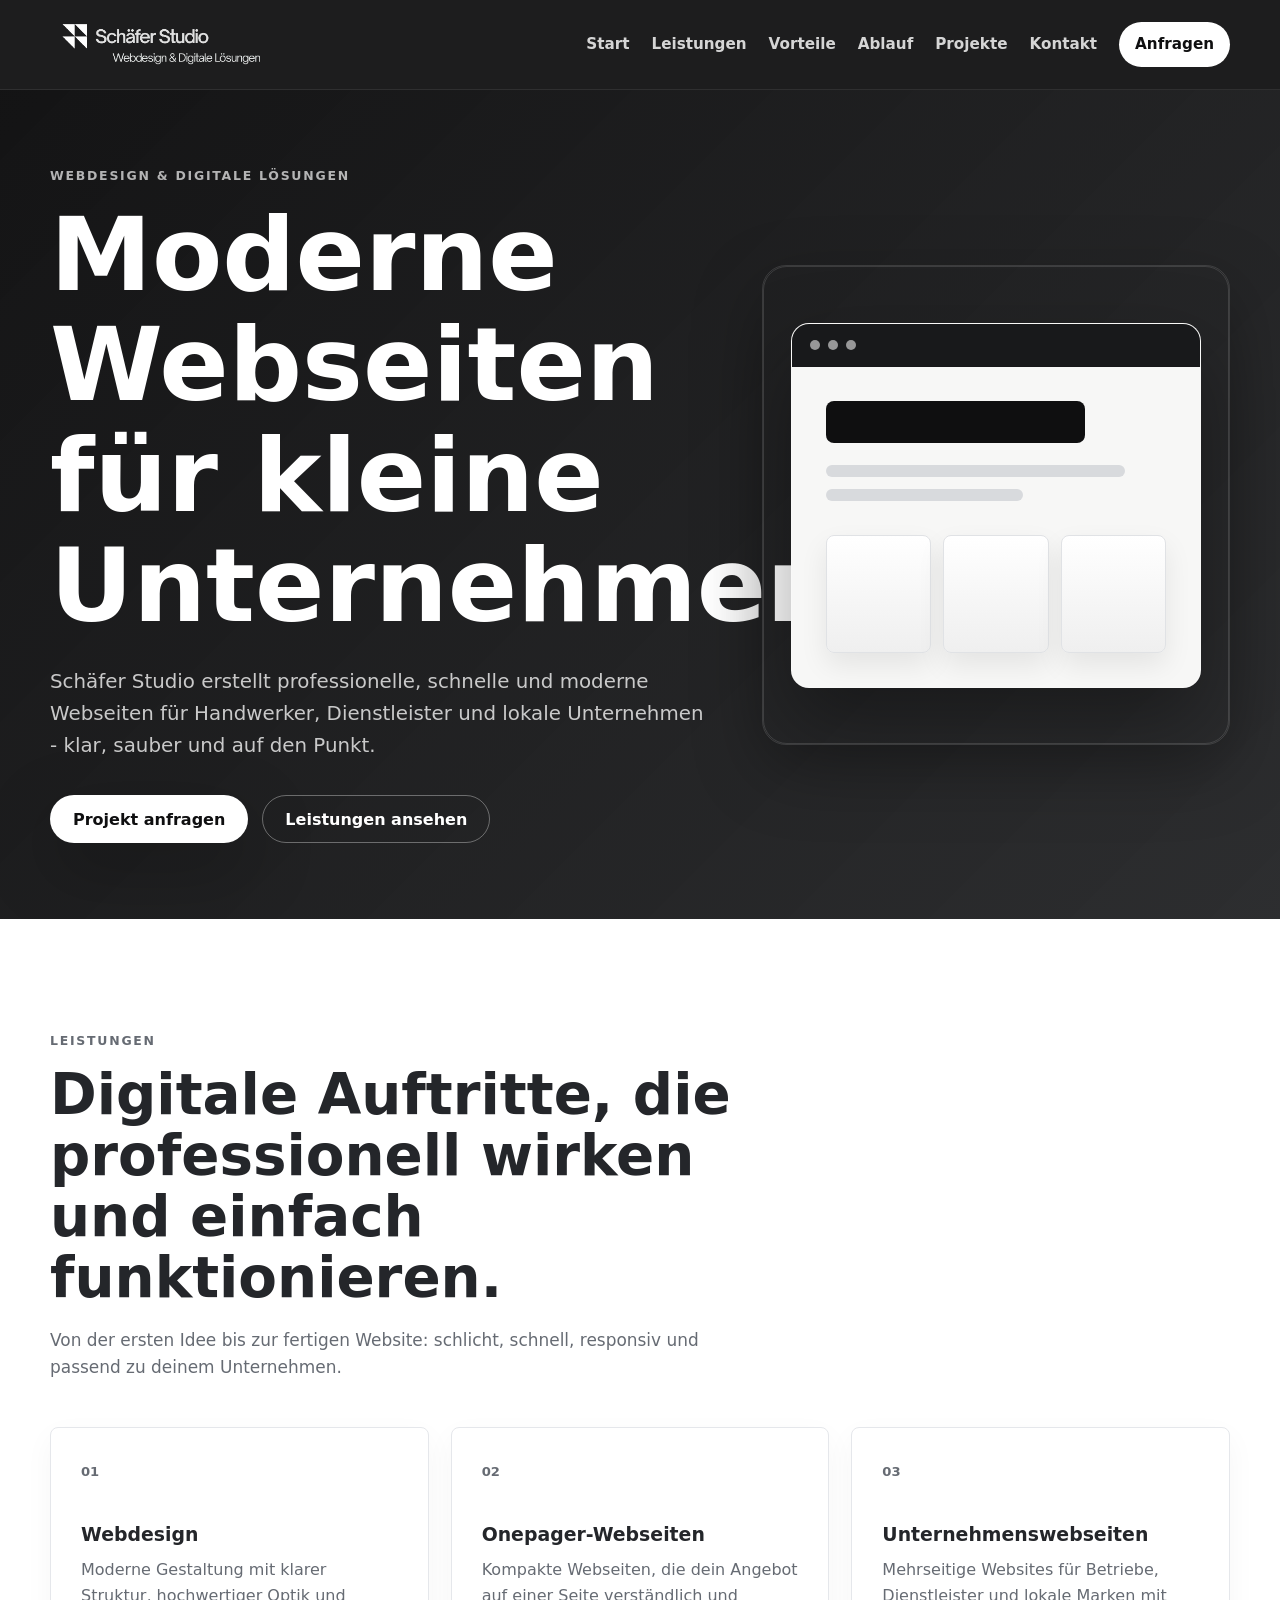
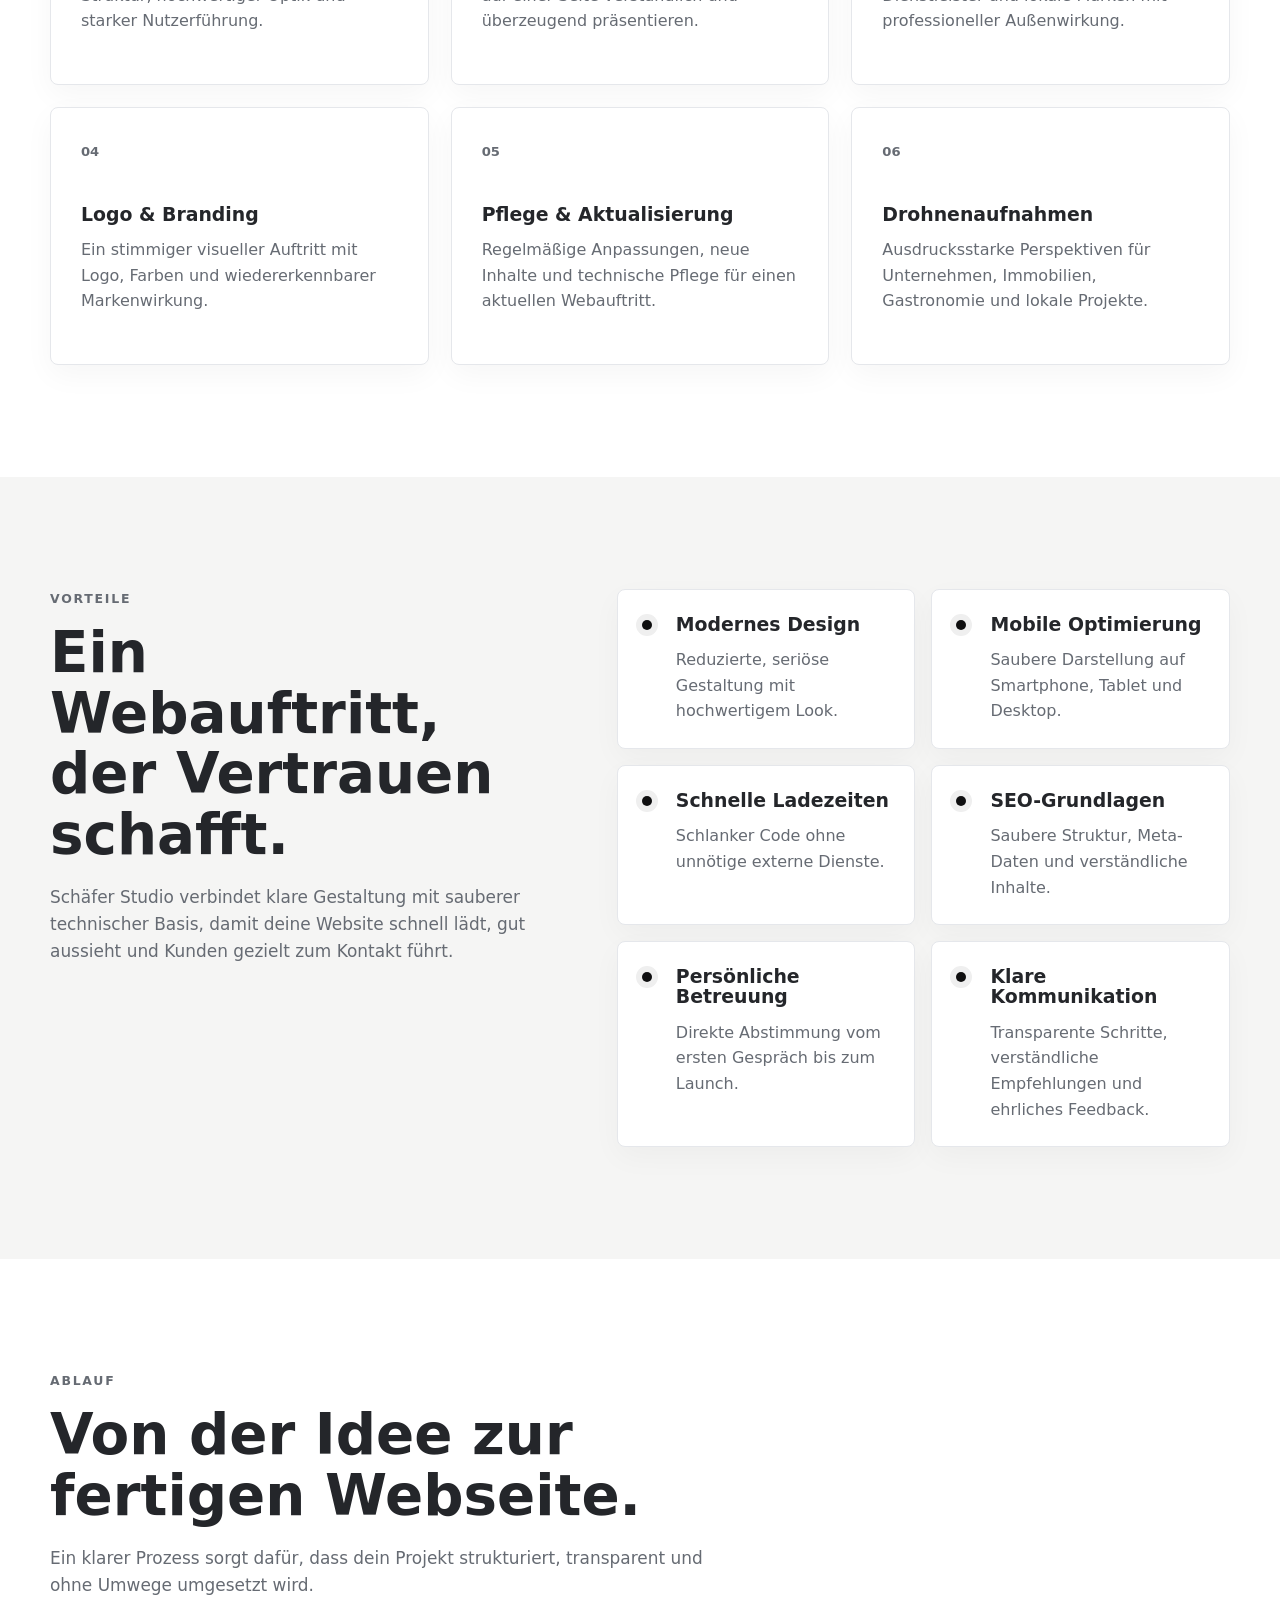
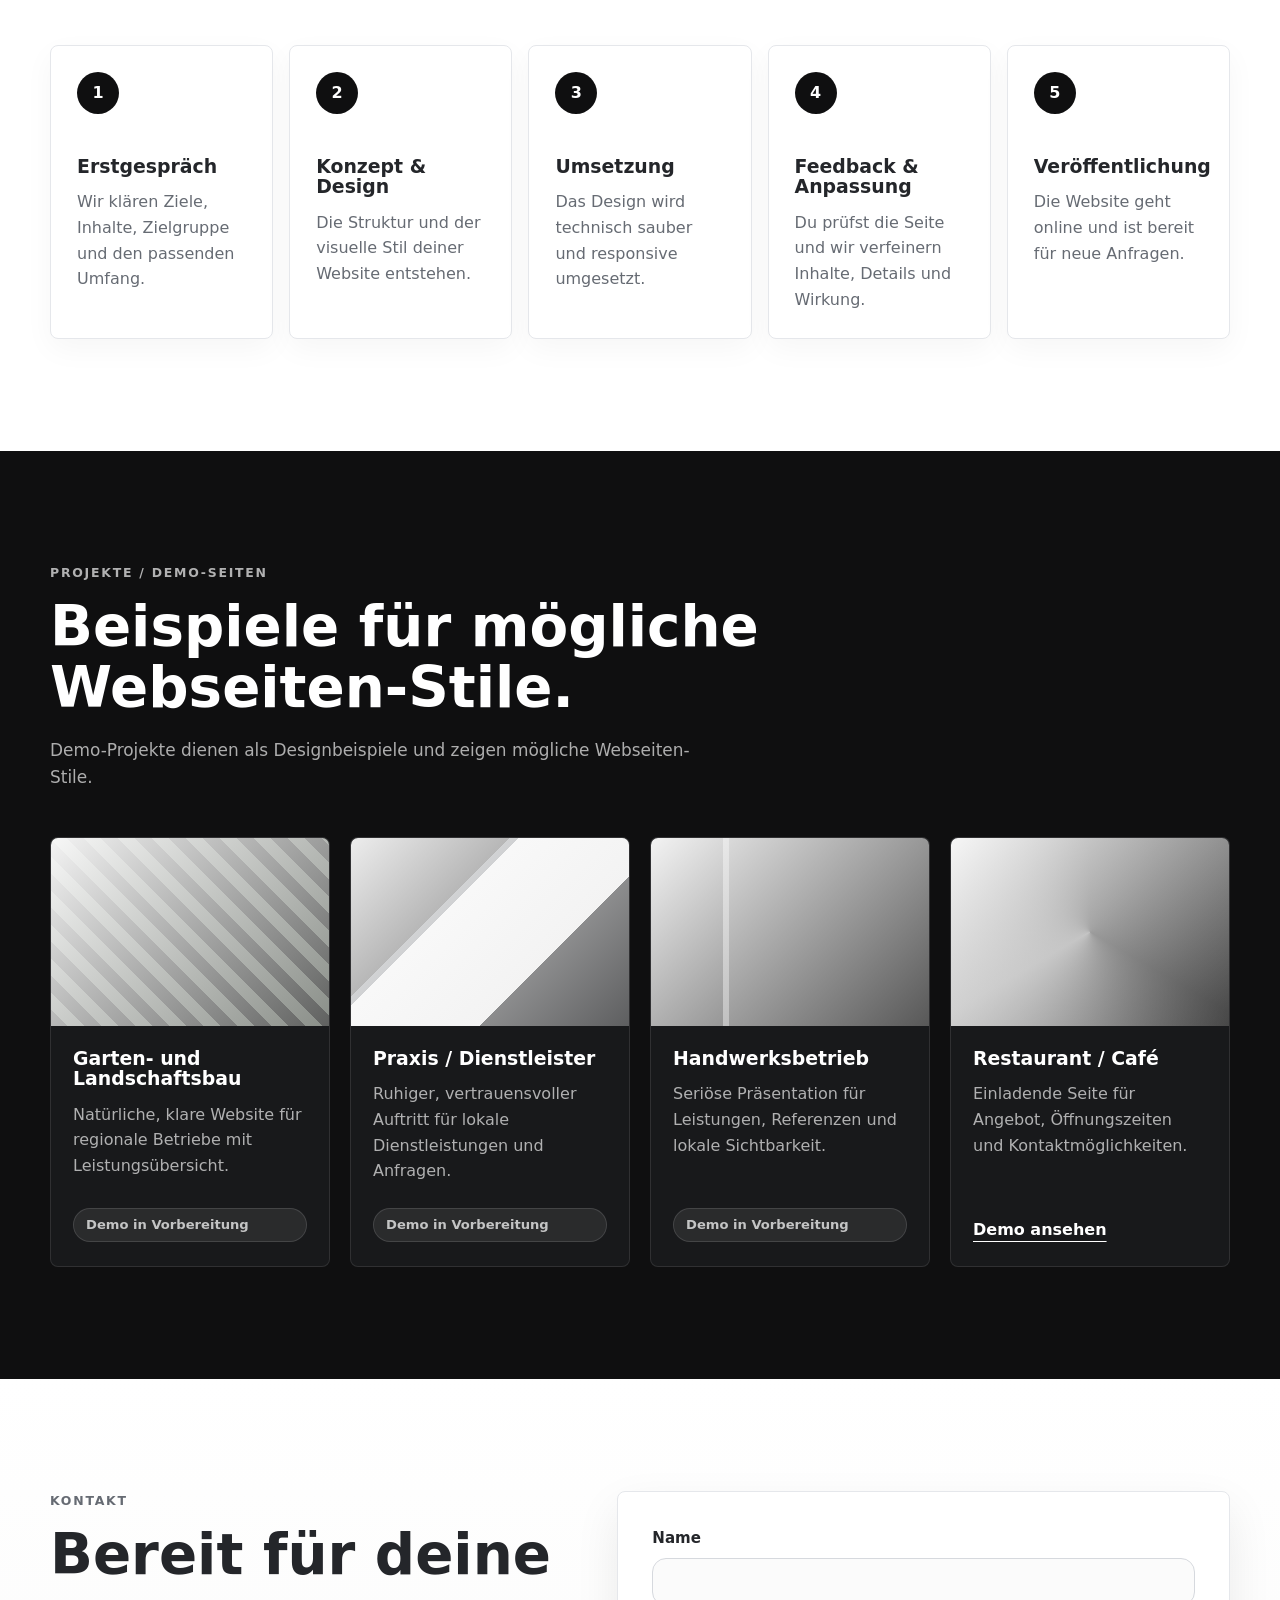
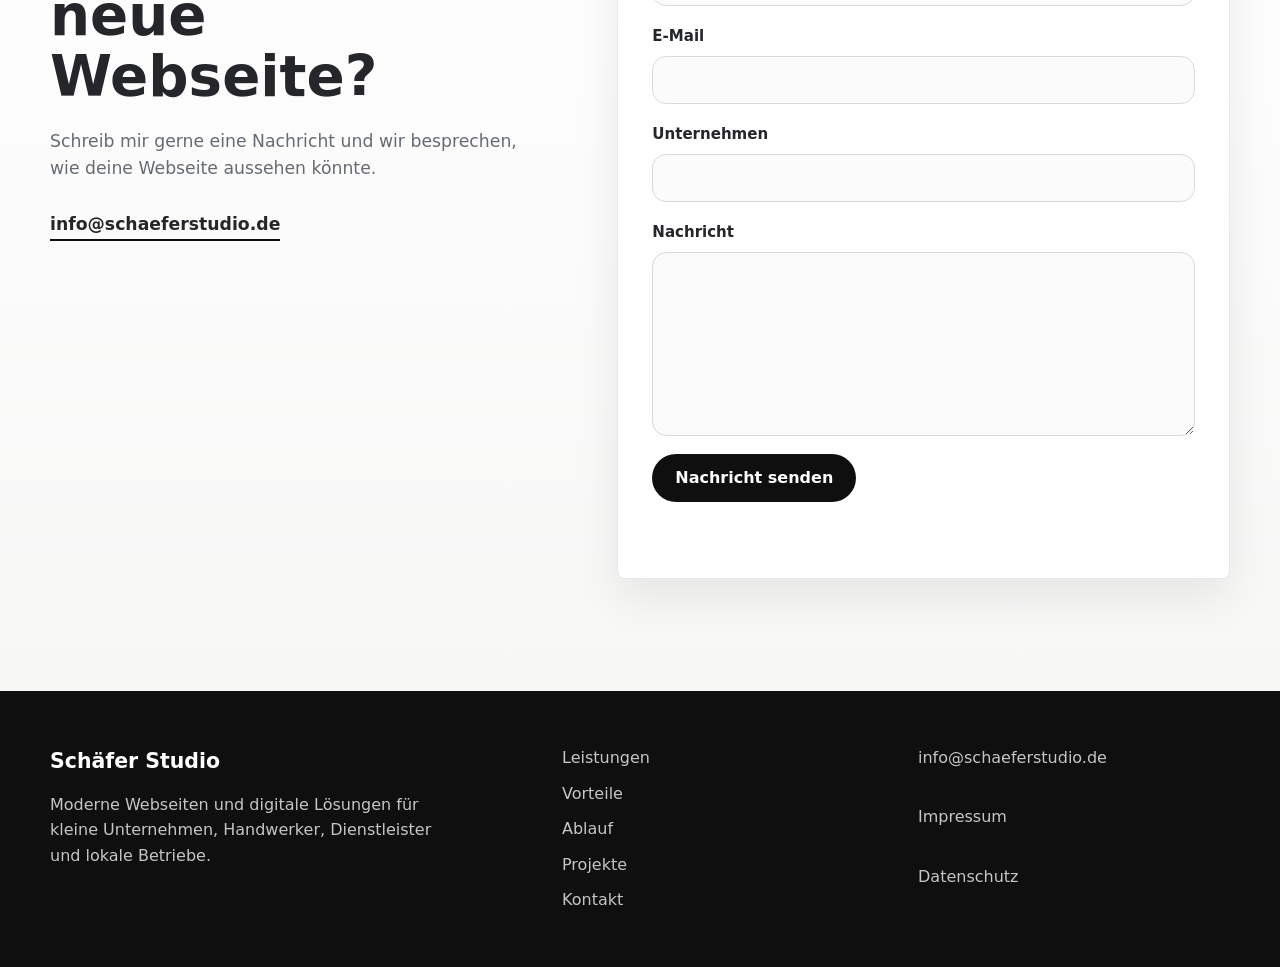
==== index.html @ aeecb24b "Geändert" ====
<!DOCTYPE html>
<html lang="de">
  <head>
  <meta charset="UTF-8">
  <meta name="viewport" content="width=device-width, initial-scale=1.0">
  <meta name="description" content="Schäfer Studio erstellt moderne, schnelle und professionelle Webseiten für kleine Unternehmen, Handwerker, Dienstleister, Restaurants und lokale Betriebe.">
  <meta name="robots" content="index, follow">
  <meta name="author" content="Schäfer Studio">
  <meta property="og:title" content="Schäfer Studio | Moderne Webseiten für kleine Unternehmen">
  <meta property="og:description" content="Professionelle, schnelle und moderne Webseiten für Handwerker, Dienstleister und lokale Unternehmen.">
  <title>Schäfer Studio | Moderne Webseiten für kleine Unternehmen</title>
  <link rel="icon" href="assets/favicon-32.png" type="image/png" sizes="32x32">
  <link rel="stylesheet" href="style.css">
</head>
<body>
  <a class="skip-link" href="#main">Zum Inhalt springen</a>

  <!-- Sticky Header mit mobiler Navigation -->
  <header class="site-header" data-header>
    <div class="container header-inner">
      <a class="brand" href="#start" aria-label="Schäfer Studio Startseite">
        <img src="assets/logo-schaefer-studio-transparent.png" alt="Schäfer Studio Logo" width="857" height="291">
      </a>

      <button class="nav-toggle" type="button" aria-label="Menü öffnen" aria-expanded="false" aria-controls="primary-navigation" data-nav-toggle>
        <span></span>
        <span></span>
        <span></span>
      </button>

      <nav class="main-nav" id="primary-navigation" aria-label="Hauptnavigation" data-nav>
        <a href="#start">Start</a>
        <a href="#leistungen">Leistungen</a>
        <a href="#vorteile">Vorteile</a>
        <a href="#ablauf">Ablauf</a>
        <a href="#projekte">Projekte</a>
        <a href="#kontakt">Kontakt</a>
        <a class="nav-button" href="#kontakt">Anfragen</a>
      </nav>
    </div>
  </header>

  <main id="main">
    <!-- Hero mit primärer Positionierung und klarer CTA-Führung -->
    <section class="hero" id="start" aria-labelledby="hero-title">
      <div class="container hero-grid">
        <div class="hero-content">
          <p class="eyebrow">Webdesign &amp; digitale Lösungen</p>
          <h1 id="hero-title">Moderne Webseiten für kleine Unternehmen</h1>
          <p class="hero-text">Schäfer Studio erstellt professionelle, schnelle und moderne Webseiten für Handwerker, Dienstleister und lokale Unternehmen - klar, sauber und auf den Punkt.</p>
          <div class="button-group" aria-label="Hero Aktionen">
            <a class="button button-light" href="#kontakt">Projekt anfragen</a>
            <a class="button button-outline-light" href="#leistungen">Leistungen ansehen</a>
          </div>
        </div>

        <div class="hero-visual" aria-hidden="true">
          <div class="mockup-window">
            <div class="mockup-topbar">
              <span></span>
              <span></span>
              <span></span>
            </div>
            <div class="mockup-content">
              <div class="mockup-title"></div>
              <div class="mockup-line"></div>
              <div class="mockup-line short"></div>
              <div class="mockup-cards">
                <span></span>
                <span></span>
                <span></span>
              </div>
            </div>
          </div>
        </div>
      </div>
    </section>

    <!-- Leistungsübersicht für die wichtigsten Angebote -->
    <section class="section" id="leistungen" aria-labelledby="leistungen-title">
      <div class="container">
        <div class="section-heading reveal">
          <p class="eyebrow dark">Leistungen</p>
          <h2 id="leistungen-title">Digitale Auftritte, die professionell wirken und einfach funktionieren.</h2>
          <p>Von der ersten Idee bis zur fertigen Website: schlicht, schnell, responsiv und passend zu deinem Unternehmen.</p>
        </div>

        <div class="card-grid services-grid">
          <article class="card reveal">
            <span class="card-number">01</span>
            <h3>Webdesign</h3>
            <p>Moderne Gestaltung mit klarer Struktur, hochwertiger Optik und starker Nutzerführung.</p>
          </article>
          <article class="card reveal">
            <span class="card-number">02</span>
            <h3>Onepager-Webseiten</h3>
            <p>Kompakte Webseiten, die dein Angebot auf einer Seite verständlich und überzeugend präsentieren.</p>
          </article>
          <article class="card reveal">
            <span class="card-number">03</span>
            <h3>Unternehmenswebseiten</h3>
            <p>Mehrseitige Websites für Betriebe, Dienstleister und lokale Marken mit professioneller Außenwirkung.</p>
          </article>
          <article class="card reveal">
            <span class="card-number">04</span>
            <h3>Logo &amp; Branding</h3>
            <p>Ein stimmiger visueller Auftritt mit Logo, Farben und wiedererkennbarer Markenwirkung.</p>
          </article>
          <article class="card reveal">
            <span class="card-number">05</span>
            <h3>Pflege &amp; Aktualisierung</h3>
            <p>Regelmäßige Anpassungen, neue Inhalte und technische Pflege für einen aktuellen Webauftritt.</p>
          </article>
          <article class="card reveal">
            <span class="card-number">06</span>
            <h3>Drohnenaufnahmen</h3>
            <p>Ausdrucksstarke Perspektiven für Unternehmen, Immobilien, Gastronomie und lokale Projekte.</p>
          </article>
        </div>
      </div>
    </section>

    <!-- Vertrauensbildende Vorteile -->
    <section class="section section-muted" id="vorteile" aria-labelledby="vorteile-title">
      <div class="container split-layout">
        <div class="section-heading reveal">
          <p class="eyebrow dark">Vorteile</p>
          <h2 id="vorteile-title">Ein Webauftritt, der Vertrauen schafft.</h2>
          <p>Schäfer Studio verbindet klare Gestaltung mit sauberer technischer Basis, damit deine Website schnell lädt, gut aussieht und Kunden gezielt zum Kontakt führt.</p>
        </div>

        <div class="benefit-list">
          <div class="benefit reveal">
            <span></span>
            <div>
              <h3>Modernes Design</h3>
              <p>Reduzierte, seriöse Gestaltung mit hochwertigem Look.</p>
            </div>
          </div>
          <div class="benefit reveal">
            <span></span>
            <div>
              <h3>Mobile Optimierung</h3>
              <p>Saubere Darstellung auf Smartphone, Tablet und Desktop.</p>
            </div>
          </div>
          <div class="benefit reveal">
            <span></span>
            <div>
              <h3>Schnelle Ladezeiten</h3>
              <p>Schlanker Code ohne unnötige externe Dienste.</p>
            </div>
          </div>
          <div class="benefit reveal">
            <span></span>
            <div>
              <h3>SEO-Grundlagen</h3>
              <p>Saubere Struktur, Meta-Daten und verständliche Inhalte.</p>
            </div>
          </div>
          <div class="benefit reveal">
            <span></span>
            <div>
              <h3>Persönliche Betreuung</h3>
              <p>Direkte Abstimmung vom ersten Gespräch bis zum Launch.</p>
            </div>
          </div>
          <div class="benefit reveal">
            <span></span>
            <div>
              <h3>Klare Kommunikation</h3>
              <p>Transparente Schritte, verständliche Empfehlungen und ehrliches Feedback.</p>
            </div>
          </div>
        </div>
      </div>
    </section>

    <!-- Projektablauf als einfache Schrittfolge -->
    <section class="section" id="ablauf" aria-labelledby="ablauf-title">
      <div class="container">
        <div class="section-heading reveal">
          <p class="eyebrow dark">Ablauf</p>
          <h2 id="ablauf-title">Von der Idee zur fertigen Webseite.</h2>
          <p>Ein klarer Prozess sorgt dafür, dass dein Projekt strukturiert, transparent und ohne Umwege umgesetzt wird.</p>
        </div>

        <ol class="process-list">
          <li class="process-item reveal">
            <span>1</span>
            <h3>Erstgespräch</h3>
            <p>Wir klären Ziele, Inhalte, Zielgruppe und den passenden Umfang.</p>
          </li>
          <li class="process-item reveal">
            <span>2</span>
            <h3>Konzept &amp; Design</h3>
            <p>Die Struktur und der visuelle Stil deiner Website entstehen.</p>
          </li>
          <li class="process-item reveal">
            <span>3</span>
            <h3>Umsetzung</h3>
            <p>Das Design wird technisch sauber und responsive umgesetzt.</p>
          </li>
          <li class="process-item reveal">
            <span>4</span>
            <h3>Feedback &amp; Anpassung</h3>
            <p>Du prüfst die Seite und wir verfeinern Inhalte, Details und Wirkung.</p>
          </li>
          <li class="process-item reveal">
            <span>5</span>
            <h3>Veröffentlichung</h3>
            <p>Die Website geht online und ist bereit für neue Anfragen.</p>
          </li>
        </ol>
      </div>
    </section>

    <!-- Demo-Projekte ohne externe Bildquellen -->
    <section class="section section-dark" id="projekte" aria-labelledby="projekte-title">
      <div class="container">
        <div class="section-heading reveal">
          <p class="eyebrow">Projekte / Demo-Seiten</p>
          <h2 id="projekte-title">Beispiele für mögliche Webseiten-Stile.</h2>
          <p>Demo-Projekte dienen als Designbeispiele und zeigen mögliche Webseiten-Stile.</p>
        </div>

        <div class="project-grid">
          <article class="project-card reveal">
            <div class="project-media project-media-1"></div>
            <h3>Garten- und Landschaftsbau</h3>
            <p>Natürliche, klare Website für regionale Betriebe mit Leistungsübersicht.</p>
            <span class="project-status">Demo in Vorbereitung</span>
          </article>
          <article class="project-card reveal">
            <div class="project-media project-media-2"></div>
            <h3>Praxis / Dienstleister</h3>
            <p>Ruhiger, vertrauensvoller Auftritt für lokale Dienstleistungen und Anfragen.</p>
            <span class="project-status">Demo in Vorbereitung</span>
          </article>
          <article class="project-card reveal">
            <div class="project-media project-media-3"></div>
            <h3>Handwerksbetrieb</h3>
            <p>Seriöse Präsentation für Leistungen, Referenzen und lokale Sichtbarkeit.</p>
            <span class="project-status">Demo in Vorbereitung</span>
          </article>
          <article class="project-card reveal">
            <div class="project-media project-media-4"></div>
            <h3>Restaurant / Café</h3>
            <p>Einladende Seite für Angebot, Öffnungszeiten und Kontaktmöglichkeiten.</p>
            <a class="project-link" href="demo-projekte/cafe-restaurant/index.html">Demo ansehen</a>
          </article>
        </div>
      </div>
    </section>

    <!-- Kontaktformular ohne Backend: oeffnet eine vorbereitete E-Mail -->
    <section class="section contact-section" id="kontakt" aria-labelledby="kontakt-title">
      <div class="container contact-grid">
        <div class="contact-copy reveal">
          <p class="eyebrow dark">Kontakt</p>
          <h2 id="kontakt-title">Bereit für deine neue Webseite?</h2>
          <p>Schreib mir gerne eine Nachricht und wir besprechen, wie deine Webseite aussehen könnte.</p>
          <a class="contact-mail" href="mailto:info@schaeferstudio.de">info@schaeferstudio.de</a>
        </div>

        <form class="contact-form reveal" action="#" method="post" data-contact-form>
          <div class="form-row">
            <label for="name">Name</label>
            <input id="name" name="name" type="text" autocomplete="name" required>
          </div>
          <div class="form-row">
            <label for="email">E-Mail</label>
            <input id="email" name="email" type="email" autocomplete="email" required>
          </div>
          <div class="form-row">
            <label for="company">Unternehmen</label>
            <input id="company" name="company" type="text" autocomplete="organization">
          </div>
          <div class="form-row">
            <label for="message">Nachricht</label>
            <textarea id="message" name="message" rows="6" required></textarea>
          </div>
          <button class="button button-dark" type="submit">Nachricht senden</button>
          <p class="form-message" role="status" aria-live="polite" data-form-message></p>
        </form>
      </div>
    </section>
  </main>

  <!-- Dunkler Footer passend zur Markenwelt -->
  <footer class="site-footer">
    <div class="container footer-grid">
      <div>
        <a class="footer-brand" href="#start">Schäfer Studio</a>
        <p>Moderne Webseiten und digitale Lösungen für kleine Unternehmen, Handwerker, Dienstleister und lokale Betriebe.</p>
      </div>

      <nav class="footer-nav" aria-label="Footer Navigation">
        <a href="#leistungen">Leistungen</a>
        <a href="#vorteile">Vorteile</a>
        <a href="#ablauf">Ablauf</a>
        <a href="#projekte">Projekte</a>
        <a href="#kontakt">Kontakt</a>
      </nav>

      <div class="footer-contact">
        <a href="mailto:info@schaeferstudio.de">info@schaeferstudio.de</a>
        <a href="impressum.html">Impressum</a>
        <a href="datenschutz.html">Datenschutz</a>
      </div>
    </div>
  </footer>

  <script src="script.js"></script>
</body>
</html>
---- style.css ----
:root {
  /* Zentrale Designwerte fuer Farben, Abstaende und Schatten */
  --color-black: #0f0f10;
  --color-anthracite: #1b1c1e;
  --color-text: #24262a;
  --color-muted: #666b73;
  --color-line: #e5e7eb;
  --color-soft: #f5f5f4;
  --color-white: #ffffff;
  --shadow-soft: 0 18px 45px rgba(15, 15, 16, 0.08);
  --shadow-dark: 0 24px 70px rgba(0, 0, 0, 0.26);
  --radius: 8px;
  --container: 1180px;
  --header-height: 82px;
}

* {
  box-sizing: border-box;
}

html {
  scroll-behavior: smooth;
  scroll-padding-top: var(--header-height);
}

body {
  margin: 0;
  color: var(--color-text);
  background: var(--color-white);
  font-family: system-ui, -apple-system, BlinkMacSystemFont, "Segoe UI", sans-serif;
  line-height: 1.6;
  text-rendering: optimizeLegibility;
}

body.nav-open {
  overflow: hidden;
}

img {
  display: block;
  max-width: 100%;
  height: auto;
}

a {
  color: inherit;
  text-decoration: none;
}

button,
input,
textarea {
  font: inherit;
}

.container {
  width: min(100% - 40px, var(--container));
  margin-inline: auto;
}

.skip-link {
  position: fixed;
  left: 16px;
  top: 16px;
  z-index: 1000;
  padding: 10px 14px;
  color: var(--color-black);
  background: var(--color-white);
  border: 2px solid var(--color-black);
  border-radius: 10px;
  transform: translateY(-140%);
  transition: transform 0.2s ease;
}

.skip-link:focus {
  transform: translateY(0);
}

.site-header {
  /* Dunkler, fixer Markenanker mit leichtem Glas-Effekt */
  position: sticky;
  top: 0;
  z-index: 100;
  min-height: var(--header-height);
  color: var(--color-white);
  background: rgba(15, 15, 16, 0.94);
  border-bottom: 1px solid rgba(255, 255, 255, 0.08);
  backdrop-filter: blur(18px);
}

.header-inner {
  display: flex;
  align-items: center;
  justify-content: space-between;
  min-height: var(--header-height);
  gap: 28px;
}

.brand {
  display: inline-flex;
  align-items: center;
  width: 226px;
  padding: 6px 0;
}

.brand img {
  width: 100%;
  height: auto;
}

.main-nav {
  display: flex;
  align-items: center;
  gap: 22px;
  font-size: 0.95rem;
  font-weight: 650;
}

.main-nav a {
  color: rgba(255, 255, 255, 0.82);
  transition: color 0.2s ease, transform 0.2s ease;
}

.main-nav a:hover,
.main-nav a:focus-visible {
  color: var(--color-white);
}

.main-nav .nav-button {
  padding: 10px 16px;
  color: var(--color-black);
  background: var(--color-white);
  border-radius: 999px;
}

.main-nav .nav-button:hover,
.main-nav .nav-button:focus-visible {
  color: var(--color-black);
  transform: translateY(-1px);
}

.legal-nav {
  gap: 14px;
}

.legal-nav a {
  white-space: nowrap;
}

.nav-toggle {
  display: none;
  width: 44px;
  height: 44px;
  padding: 0;
  background: transparent;
  border: 1px solid rgba(255, 255, 255, 0.22);
  border-radius: 12px;
  cursor: pointer;
}

.nav-toggle span {
  display: block;
  width: 20px;
  height: 2px;
  margin: 5px auto;
  background: var(--color-white);
  border-radius: 999px;
  transition: transform 0.25s ease, opacity 0.25s ease;
}

.nav-toggle.is-active span:nth-child(1) {
  transform: translateY(7px) rotate(45deg);
}

.nav-toggle.is-active span:nth-child(2) {
  opacity: 0;
}

.nav-toggle.is-active span:nth-child(3) {
  transform: translateY(-7px) rotate(-45deg);
}

.hero {
  /* Dunkler Hero als Kontrast zum hellen Grunddesign */
  position: relative;
  overflow: hidden;
  min-height: calc(100vh - var(--header-height));
  color: var(--color-white);
  background:
    linear-gradient(135deg, rgba(15, 15, 16, 0.98), rgba(27, 28, 30, 0.92)),
    radial-gradient(circle at 78% 42%, rgba(255, 255, 255, 0.18), transparent 34%);
}

.hero-grid {
  display: grid;
  grid-template-columns: minmax(0, 1.05fr) minmax(280px, 0.75fr);
  align-items: center;
  gap: 56px;
  min-height: calc(100vh - var(--header-height));
  padding-block: 76px;
}

.hero-content {
  animation: heroEnter 0.8s ease both;
}

.eyebrow {
  margin: 0 0 14px;
  color: rgba(255, 255, 255, 0.68);
  font-size: 0.78rem;
  font-weight: 800;
  letter-spacing: 0.14em;
  text-transform: uppercase;
}

.eyebrow.dark {
  color: var(--color-muted);
}

h1,
h2,
h3,
p {
  overflow-wrap: break-word;
}

h1,
h2,
h3 {
  margin: 0;
  color: inherit;
  line-height: 1.08;
  overflow-wrap: normal;
  hyphens: none;
}

h1 {
  max-width: 760px;
  font-size: clamp(3rem, 8vw, 6.7rem);
  font-weight: 850;
}

h2 {
  max-width: 760px;
  font-size: clamp(2rem, 4.4vw, 4rem);
  font-weight: 800;
}

h3 {
  font-size: 1.18rem;
  font-weight: 780;
}

.hero-text {
  max-width: 680px;
  margin: 24px 0 0;
  color: rgba(255, 255, 255, 0.76);
  font-size: clamp(1.05rem, 1.8vw, 1.24rem);
}

.button-group {
  display: flex;
  flex-wrap: wrap;
  gap: 14px;
  margin-top: 34px;
}

.button {
  display: inline-flex;
  align-items: center;
  justify-content: center;
  min-height: 48px;
  padding: 13px 22px;
  border: 1px solid transparent;
  border-radius: 999px;
  font-weight: 800;
  line-height: 1.2;
  cursor: pointer;
  transition: transform 0.2s ease, box-shadow 0.2s ease, background 0.2s ease, color 0.2s ease, border-color 0.2s ease;
}

.button:hover,
.button:focus-visible {
  transform: translateY(-2px);
}

.button-light {
  color: var(--color-black);
  background: var(--color-white);
  box-shadow: var(--shadow-dark);
}

.button-outline-light {
  color: var(--color-white);
  border-color: rgba(255, 255, 255, 0.34);
}

.button-outline-light:hover,
.button-outline-light:focus-visible {
  color: var(--color-black);
  background: var(--color-white);
}

.button-dark {
  width: fit-content;
  color: var(--color-white);
  background: var(--color-black);
}

.button-dark:hover,
.button-dark:focus-visible {
  box-shadow: var(--shadow-soft);
}

.hero-visual {
  position: relative;
  display: flex;
  align-items: center;
  justify-content: center;
  min-height: 480px;
  padding: 28px;
  border: 1px solid rgba(255, 255, 255, 0.12);
  border-radius: 24px;
  box-shadow: var(--shadow-dark);
  animation: visualEnter 0.9s 0.15s ease both;
}

.hero-visual::after {
  content: "";
  position: absolute;
  inset: 0;
  border: 1px solid rgba(255, 255, 255, 0.13);
  border-radius: inherit;
  pointer-events: none;
}

.mockup-window {
  width: min(100%, 520px);
  overflow: hidden;
  background: #f7f7f6;
  border: 1px solid rgba(255, 255, 255, 0.18);
  border-radius: 18px;
  box-shadow: 0 34px 80px rgba(0, 0, 0, 0.34);
}

.mockup-topbar {
  display: flex;
  gap: 8px;
  padding: 16px 18px;
  background: #18191b;
  border-bottom: 1px solid rgba(0, 0, 0, 0.08);
}

.mockup-topbar span {
  width: 10px;
  height: 10px;
  background: rgba(255, 255, 255, 0.55);
  border-radius: 50%;
}

.mockup-content {
  padding: 34px;
}

.mockup-title {
  width: 76%;
  height: 42px;
  background: var(--color-black);
  border-radius: 8px;
}

.mockup-line {
  width: 88%;
  height: 12px;
  margin-top: 22px;
  background: #d8dadd;
  border-radius: 999px;
}

.mockup-line.short {
  width: 58%;
  margin-top: 12px;
}

.mockup-cards {
  display: grid;
  grid-template-columns: repeat(3, 1fr);
  gap: 12px;
  margin-top: 34px;
}

.mockup-cards span {
  min-height: 118px;
  background:
    linear-gradient(180deg, #ffffff, #efefef);
  border: 1px solid #e0e2e5;
  border-radius: 8px;
  box-shadow: 0 12px 28px rgba(15, 15, 16, 0.08);
}

.section {
  padding-block: 112px;
}

.section-muted {
  background: var(--color-soft);
}

.section-dark {
  color: var(--color-white);
  background: var(--color-black);
}

.section-heading {
  max-width: 820px;
  margin-bottom: 46px;
}

.section-heading p:not(.eyebrow) {
  max-width: 680px;
  margin: 18px 0 0;
  color: var(--color-muted);
  font-size: 1.06rem;
}

.section-dark .section-heading p:not(.eyebrow) {
  color: rgba(255, 255, 255, 0.66);
}

.card-grid {
  display: grid;
  grid-template-columns: repeat(3, minmax(0, 1fr));
  gap: 22px;
}

.card {
  min-height: 258px;
  padding: 30px;
  background: var(--color-white);
  border: 1px solid var(--color-line);
  border-radius: var(--radius);
  box-shadow: 0 10px 30px rgba(15, 15, 16, 0.04);
  transition: transform 0.24s ease, box-shadow 0.24s ease, border-color 0.24s ease;
}

.card:hover {
  transform: translateY(-8px);
  border-color: #cfd3d9;
  box-shadow: var(--shadow-soft);
}

.card-number {
  display: inline-flex;
  margin-bottom: 42px;
  color: var(--color-muted);
  font-size: 0.82rem;
  font-weight: 850;
}

.card p,
.benefit p,
.process-item p,
.project-card p {
  margin: 13px 0 0;
  color: var(--color-muted);
}

.split-layout {
  display: grid;
  grid-template-columns: 0.82fr 1fr;
  gap: 64px;
  align-items: start;
}

.benefit-list {
  display: grid;
  grid-template-columns: repeat(2, minmax(0, 1fr));
  gap: 16px;
}

.benefit {
  display: grid;
  grid-template-columns: 18px 1fr;
  gap: 16px;
  min-height: 132px;
  padding: 24px;
  background: var(--color-white);
  border: 1px solid var(--color-line);
  border-radius: var(--radius);
  box-shadow: 0 10px 30px rgba(15, 15, 16, 0.035);
}

.benefit span {
  width: 10px;
  height: 10px;
  margin-top: 6px;
  background: var(--color-black);
  border-radius: 50%;
  box-shadow: 0 0 0 6px #efefef;
}

.process-list {
  display: grid;
  grid-template-columns: repeat(5, minmax(0, 1fr));
  gap: 16px;
  padding: 0;
  margin: 0;
  list-style: none;
}

.process-item {
  position: relative;
  min-height: 248px;
  padding: 26px;
  background: var(--color-white);
  border: 1px solid var(--color-line);
  border-radius: var(--radius);
  box-shadow: 0 10px 30px rgba(15, 15, 16, 0.04);
}

.process-item span {
  display: inline-flex;
  align-items: center;
  justify-content: center;
  width: 42px;
  height: 42px;
  margin-bottom: 42px;
  color: var(--color-white);
  background: var(--color-black);
  border-radius: 50%;
  font-weight: 850;
}

.project-grid {
  display: grid;
  grid-template-columns: repeat(4, minmax(0, 1fr));
  gap: 20px;
}

.project-card {
  display: flex;
  flex-direction: column;
  overflow: hidden;
  background: #18191b;
  border: 1px solid rgba(255, 255, 255, 0.1);
  border-radius: var(--radius);
  transition: transform 0.24s ease, border-color 0.24s ease;
}

.project-card:hover {
  transform: translateY(-8px);
  border-color: rgba(255, 255, 255, 0.28);
}

.project-card h3,
.project-card p {
  padding-inline: 22px;
}

.project-card h3 {
  margin-top: 22px;
}

.project-card p {
  flex: 1;
  margin-bottom: 24px;
  color: rgba(255, 255, 255, 0.66);
}

.project-link {
  display: inline-flex;
  margin: 0 22px 24px;
  color: var(--color-white);
  font-weight: 850;
  text-decoration: underline;
  text-underline-offset: 6px;
}

.project-link:hover,
.project-link:focus-visible {
  color: rgba(255, 255, 255, 0.74);
}

.project-status {
  display: inline-flex;
  max-width: calc(100% - 44px);
  margin: 0 22px 24px;
  padding: 8px 12px;
  color: rgba(255, 255, 255, 0.72);
  background: rgba(255, 255, 255, 0.08);
  border: 1px solid rgba(255, 255, 255, 0.12);
  border-radius: 999px;
  font-size: 0.82rem;
  font-weight: 800;
  line-height: 1.25;
  white-space: normal;
}

.project-media {
  min-height: 188px;
  background:
    linear-gradient(135deg, rgba(255, 255, 255, 0.9), rgba(255, 255, 255, 0.2)),
    linear-gradient(45deg, #222, #777);
}

.project-media-1 {
  background:
    linear-gradient(135deg, rgba(255, 255, 255, 0.95), rgba(225, 225, 225, 0.34)),
    repeating-linear-gradient(45deg, #1d1f1d 0 12px, #5d645b 12px 24px);
}

.project-media-2 {
  background:
    linear-gradient(135deg, rgba(255, 255, 255, 0.92), rgba(230, 230, 230, 0.28)),
    linear-gradient(135deg, #151515 0 34%, #6d7177 34% 36%, #f1f1f1 36% 68%, #292a2c 68% 100%);
}

.project-media-3 {
  background:
    linear-gradient(135deg, rgba(255, 255, 255, 0.95), rgba(240, 240, 240, 0.25)),
    linear-gradient(90deg, #171717 0 26%, #777 26% 28%, #252525 28% 100%);
}

.project-media-4 {
  background:
    linear-gradient(135deg, rgba(255, 255, 255, 0.95), rgba(221, 221, 221, 0.24)),
    conic-gradient(from 120deg, #151515, #777, #2a2a2a, #151515);
}

.contact-section {
  background:
    linear-gradient(180deg, var(--color-white), #f7f7f6);
}

.contact-grid {
  display: grid;
  grid-template-columns: 0.9fr 1.1fr;
  gap: 66px;
  align-items: start;
}

.contact-copy p:not(.eyebrow) {
  max-width: 540px;
  margin: 20px 0 0;
  color: var(--color-muted);
  font-size: 1.08rem;
}

.contact-mail {
  display: inline-flex;
  margin-top: 28px;
  font-size: 1.08rem;
  font-weight: 850;
  border-bottom: 2px solid var(--color-black);
}

.contact-form {
  display: grid;
  gap: 18px;
  padding: 34px;
  background: var(--color-white);
  border: 1px solid var(--color-line);
  border-radius: 8px;
  box-shadow: var(--shadow-soft);
}

.form-row {
  display: grid;
  gap: 8px;
}

.form-row label {
  font-size: 0.94rem;
  font-weight: 760;
}

.form-row input,
.form-row textarea {
  width: 100%;
  color: var(--color-text);
  background: #fbfbfb;
  border: 1px solid #d6d9de;
  border-radius: 14px;
  outline: none;
  transition: border-color 0.18s ease, box-shadow 0.18s ease, background 0.18s ease;
}

.form-row input {
  min-height: 48px;
  padding: 10px 14px;
}

.form-row textarea {
  min-height: 150px;
  padding: 14px;
  resize: vertical;
}

.form-row input:focus,
.form-row textarea:focus {
  background: var(--color-white);
  border-color: var(--color-black);
  box-shadow: 0 0 0 4px rgba(15, 15, 16, 0.08);
}

.form-message {
  min-height: 24px;
  margin: 0;
  color: #245c34;
  font-weight: 700;
}

.site-footer {
  color: rgba(255, 255, 255, 0.76);
  background: var(--color-black);
  padding-block: 54px;
}

.footer-grid {
  display: grid;
  grid-template-columns: 1.2fr 0.8fr 0.8fr;
  gap: 44px;
}

.footer-brand {
  display: inline-flex;
  margin-bottom: 14px;
  color: var(--color-white);
  font-size: 1.28rem;
  font-weight: 850;
}

.site-footer p {
  max-width: 410px;
  margin: 0;
}

.footer-nav,
.footer-contact {
  display: grid;
  gap: 10px;
}

.footer-nav a,
.footer-contact a {
  width: fit-content;
  transition: color 0.2s ease;
}

.footer-nav a:hover,
.footer-contact a:hover,
.footer-nav a:focus-visible,
.footer-contact a:focus-visible {
  color: var(--color-white);
}

.legal-main {
  min-height: calc(100vh - var(--header-height));
  padding-block: 96px;
  background: var(--color-soft);
}

.legal-box {
  max-width: 860px;
  padding: 42px;
  background: var(--color-white);
  border: 1px solid var(--color-line);
  border-radius: 8px;
  box-shadow: var(--shadow-soft);
}

.legal-box h1 {
  color: var(--color-black);
  font-size: clamp(2.4rem, 6vw, 4.5rem);
}

.legal-box p {
  color: var(--color-muted);
  font-size: 1.08rem;
}

.legal-section {
  padding-top: 28px;
  margin-top: 28px;
  border-top: 1px solid var(--color-line);
}

.legal-section h2 {
  max-width: none;
  margin-bottom: 12px;
  color: var(--color-black);
  font-size: 1.25rem;
  line-height: 1.25;
}

.legal-section p {
  margin: 10px 0 0;
}

.legal-section a {
  color: var(--color-black);
  font-weight: 800;
  border-bottom: 2px solid currentColor;
}

.legal-box > .button {
  margin-top: 32px;
}

.legal-note {
  padding: 22px;
  background: var(--color-soft);
  border: 1px solid var(--color-line);
  border-radius: 8px;
}

.legal-note h2 {
  margin-bottom: 8px;
}

.reveal {
  /* Scroll-Reveal wird per JavaScript aktiviert */
  opacity: 0;
  transform: translateY(26px);
  transition: opacity 0.7s ease, transform 0.7s ease;
}

.reveal.is-visible {
  opacity: 1;
  transform: translateY(0);
}

@keyframes heroEnter {
  from {
    opacity: 0;
    transform: translateY(18px);
  }
  to {
    opacity: 1;
    transform: translateY(0);
  }
}

@keyframes visualEnter {
  from {
    opacity: 0;
    transform: translateY(24px) scale(0.98);
  }
  to {
    opacity: 1;
    transform: translateY(0) scale(1);
  }
}

@media (prefers-reduced-motion: reduce) {
  *,
  *::before,
  *::after {
    scroll-behavior: auto !important;
    animation-duration: 0.01ms !important;
    animation-iteration-count: 1 !important;
    transition-duration: 0.01ms !important;
  }
}

@media (max-width: 1040px) {
  .hero-grid,
  .split-layout,
  .contact-grid {
    grid-template-columns: 1fr;
  }

  .hero-grid {
    gap: 44px;
  }

  .hero-visual {
    max-width: 520px;
  }

  .card-grid,
  .project-grid {
    grid-template-columns: repeat(2, minmax(0, 1fr));
  }

  .process-list {
    grid-template-columns: repeat(2, minmax(0, 1fr));
  }
}

@media (max-width: 820px) {
  :root {
    --header-height: 74px;
  }

  .container {
    width: min(100% - 28px, var(--container));
  }

  .brand {
    width: 172px;
  }

  .nav-toggle {
    display: inline-block;
  }

  .main-nav {
    position: fixed;
    top: var(--header-height);
    left: 14px;
    right: 14px;
    display: grid;
    gap: 0;
    padding: 14px;
    background: rgba(15, 15, 16, 0.98);
    border: 1px solid rgba(255, 255, 255, 0.12);
    border-radius: 18px;
    box-shadow: var(--shadow-dark);
    opacity: 0;
    visibility: hidden;
    transform: translateY(-10px);
    transition: opacity 0.24s ease, visibility 0.24s ease, transform 0.24s ease;
  }

  .main-nav.legal-nav {
    position: static;
    display: flex;
    flex-wrap: wrap;
    justify-content: flex-end;
    gap: 6px 12px;
    padding: 0;
    background: transparent;
    border: 0;
    border-radius: 0;
    box-shadow: none;
    opacity: 1;
    visibility: visible;
    transform: none;
  }

  .main-nav.legal-nav a {
    padding: 8px 0;
  }

  .main-nav.is-open {
    opacity: 1;
    visibility: visible;
    transform: translateY(0);
  }

  .main-nav a {
    padding: 13px 12px;
  }

  .main-nav .nav-button {
    justify-content: center;
    margin-top: 8px;
    text-align: center;
  }

  .hero {
    min-height: auto;
  }

  .hero-grid {
    min-height: auto;
    padding-block: 66px 52px;
  }

  .section {
    padding-block: 78px;
  }

  .benefit-list,
  .footer-grid {
    grid-template-columns: 1fr;
  }
}

@media (max-width: 640px) {
  h1 {
    font-size: clamp(2.55rem, 11vw, 3.55rem);
    line-height: 1.04;
  }

  h2 {
    font-size: clamp(1.75rem, 8vw, 2.35rem);
  }

  .eyebrow {
    font-size: 0.72rem;
    letter-spacing: 0.1em;
  }

  .card-grid,
  .project-grid,
  .process-list {
    grid-template-columns: 1fr;
  }

  .button-group {
    align-items: stretch;
    flex-direction: column;
  }

  .button {
    width: 100%;
  }

  .card,
  .benefit,
  .process-item,
  .contact-form,
  .legal-box {
    padding: 24px;
  }

  .hero-visual {
    border-radius: 18px;
    min-height: 360px;
    padding: 18px;
  }

  .mockup-content {
    padding: 24px;
  }

  .mockup-cards {
    grid-template-columns: 1fr;
  }

  .mockup-cards span {
    min-height: 70px;
  }
}

@media (max-width: 420px) {
  .container {
    width: min(100% - 22px, var(--container));
  }

  .header-inner {
    gap: 14px;
  }

  .brand {
    width: 154px;
  }

  .legal-nav {
    font-size: 0.88rem;
  }
}

@media (max-width: 360px) {
  .brand {
    width: 138px;
  }

  .legal-nav {
    gap: 4px 9px;
    font-size: 0.82rem;
  }

  h1 {
    font-size: clamp(2.25rem, 10.5vw, 3rem);
  }

  .hero-grid {
    padding-block: 52px 42px;
  }

  .section {
    padding-block: 64px;
  }

  .contact-form {
    gap: 15px;
  }

  .form-row textarea {
    min-height: 130px;
  }
}
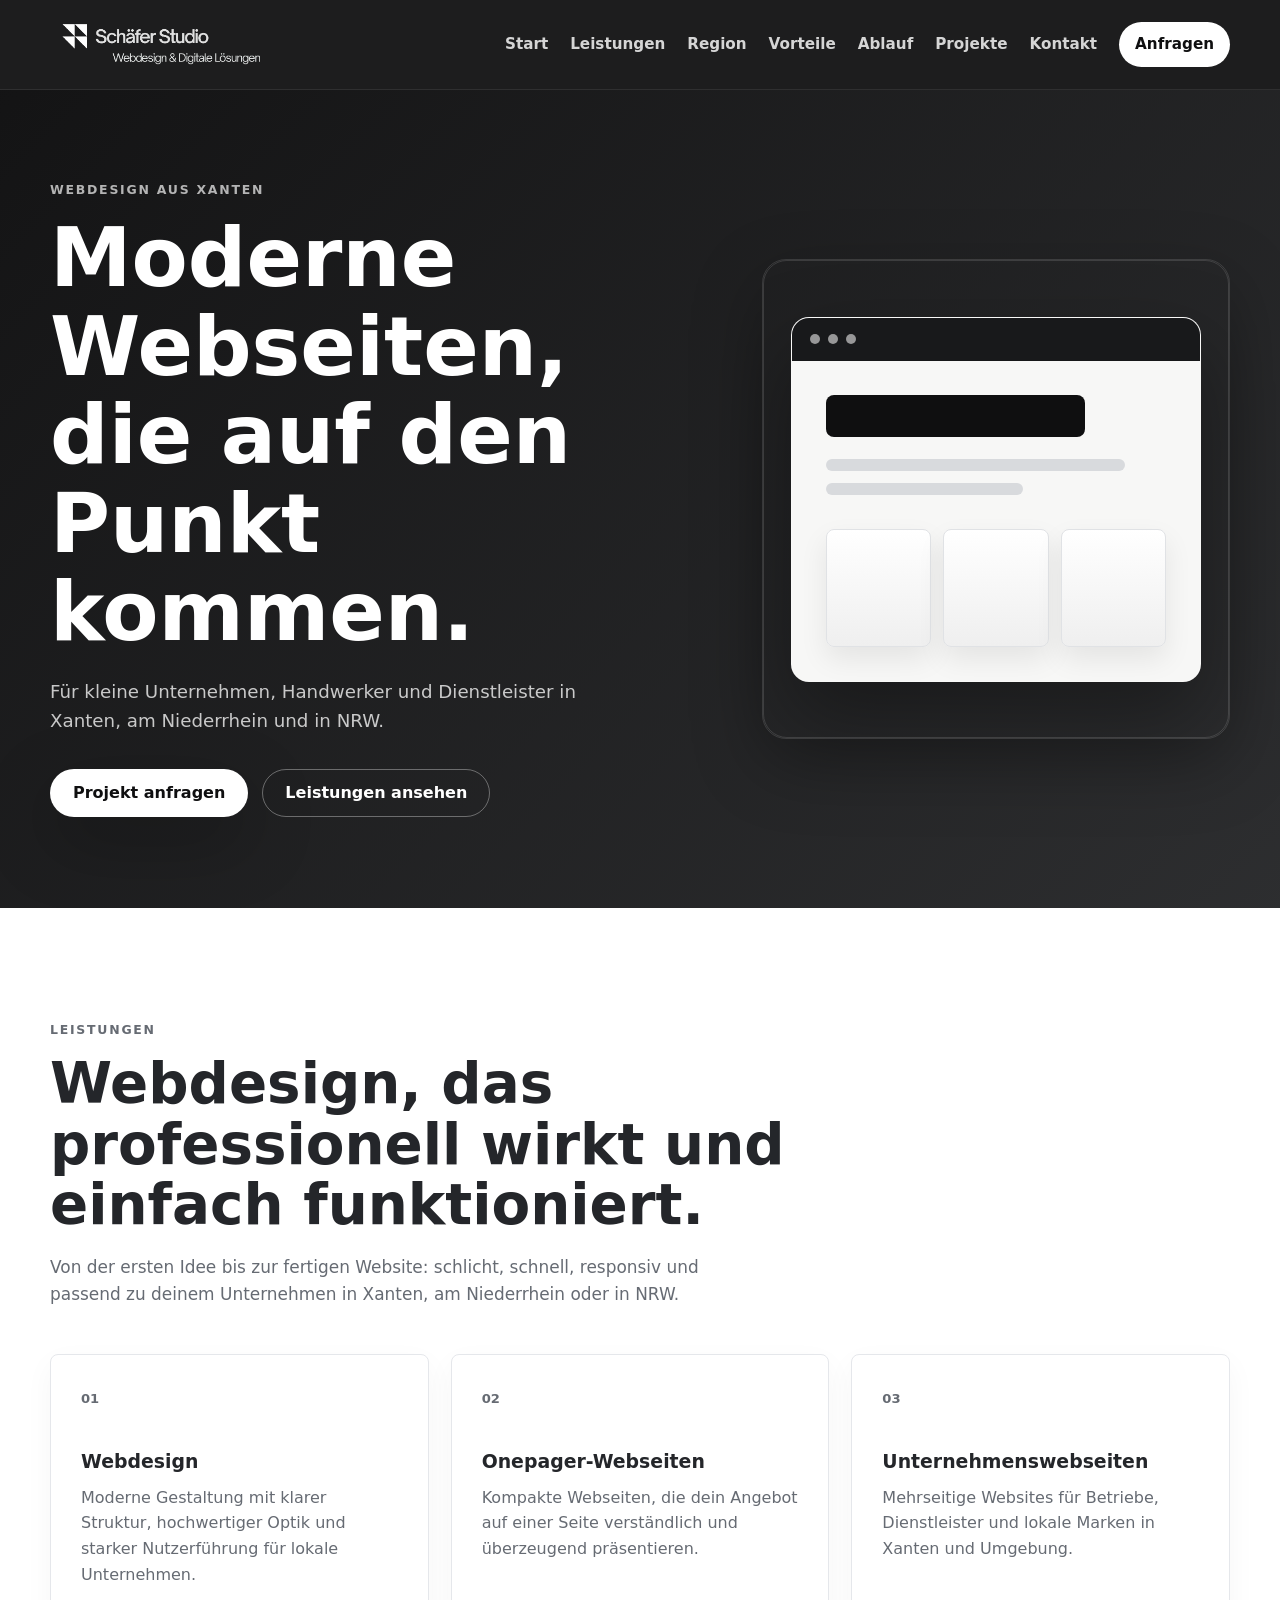
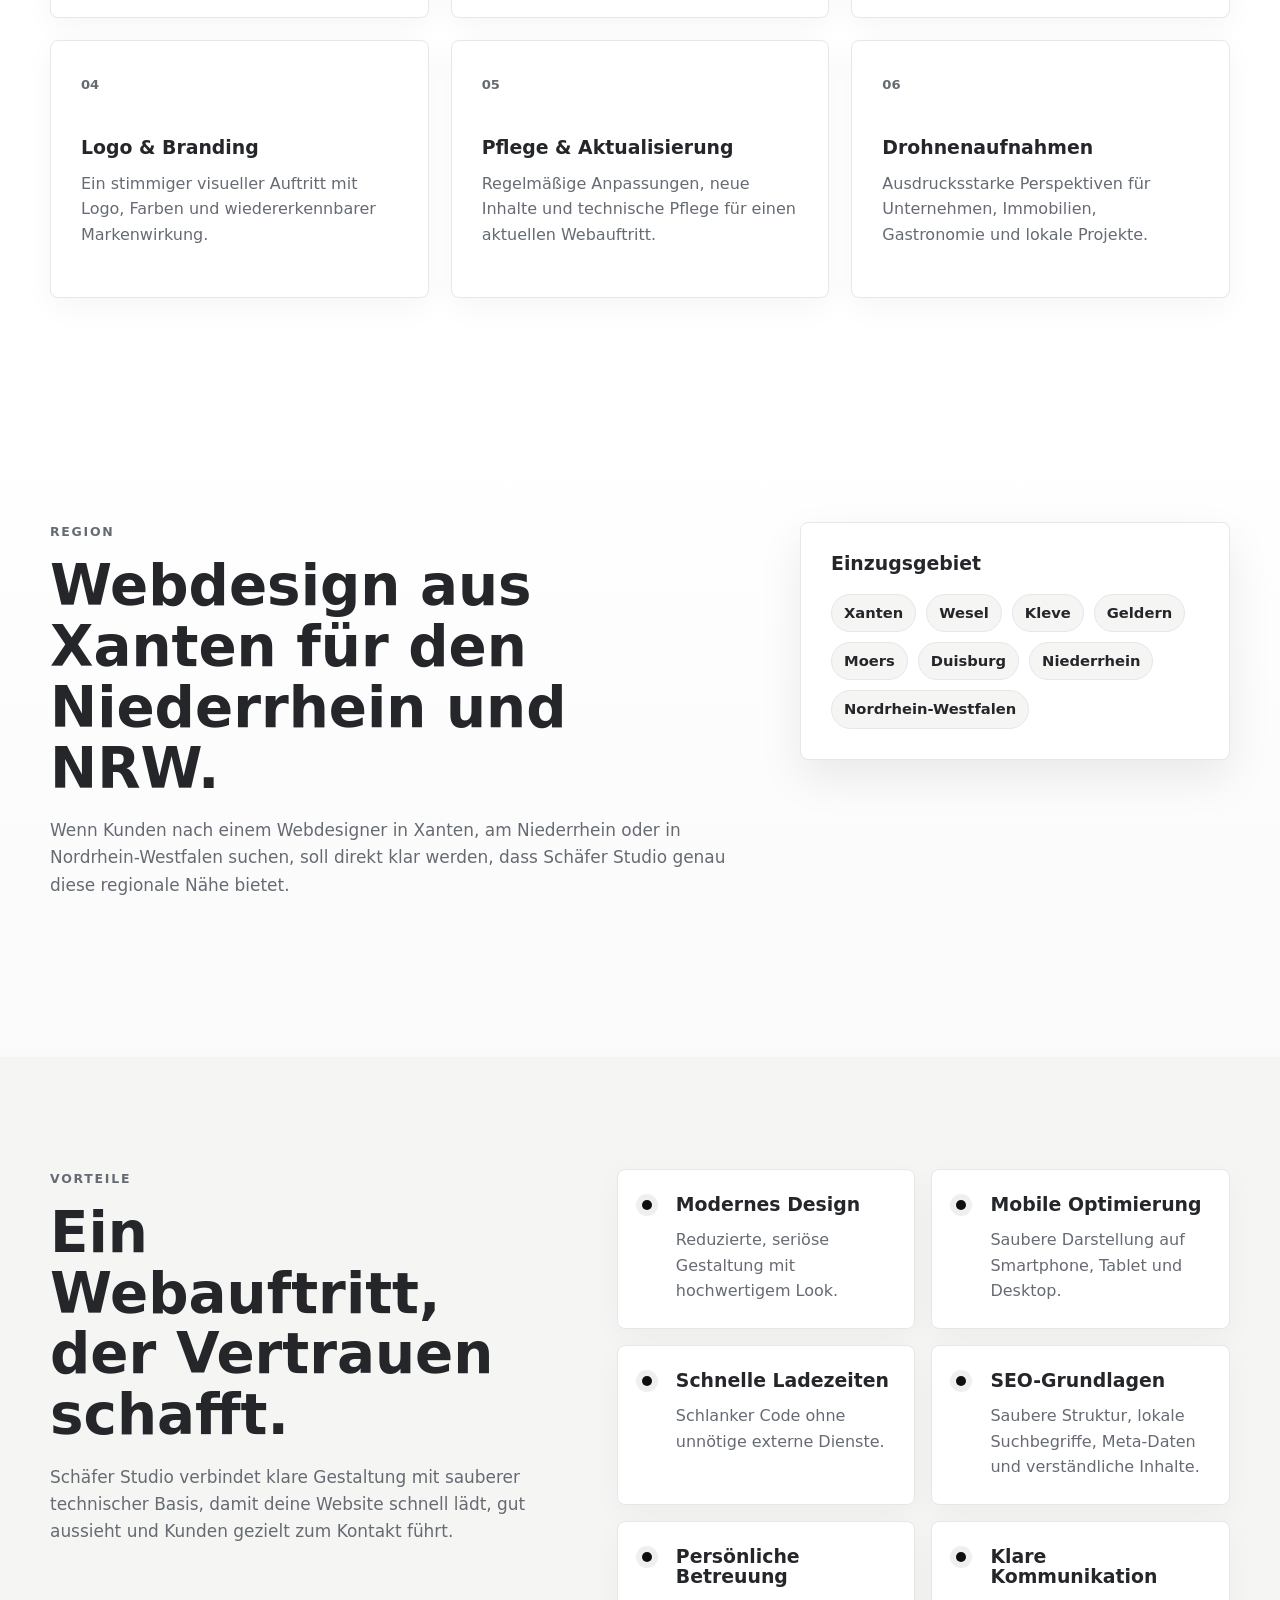
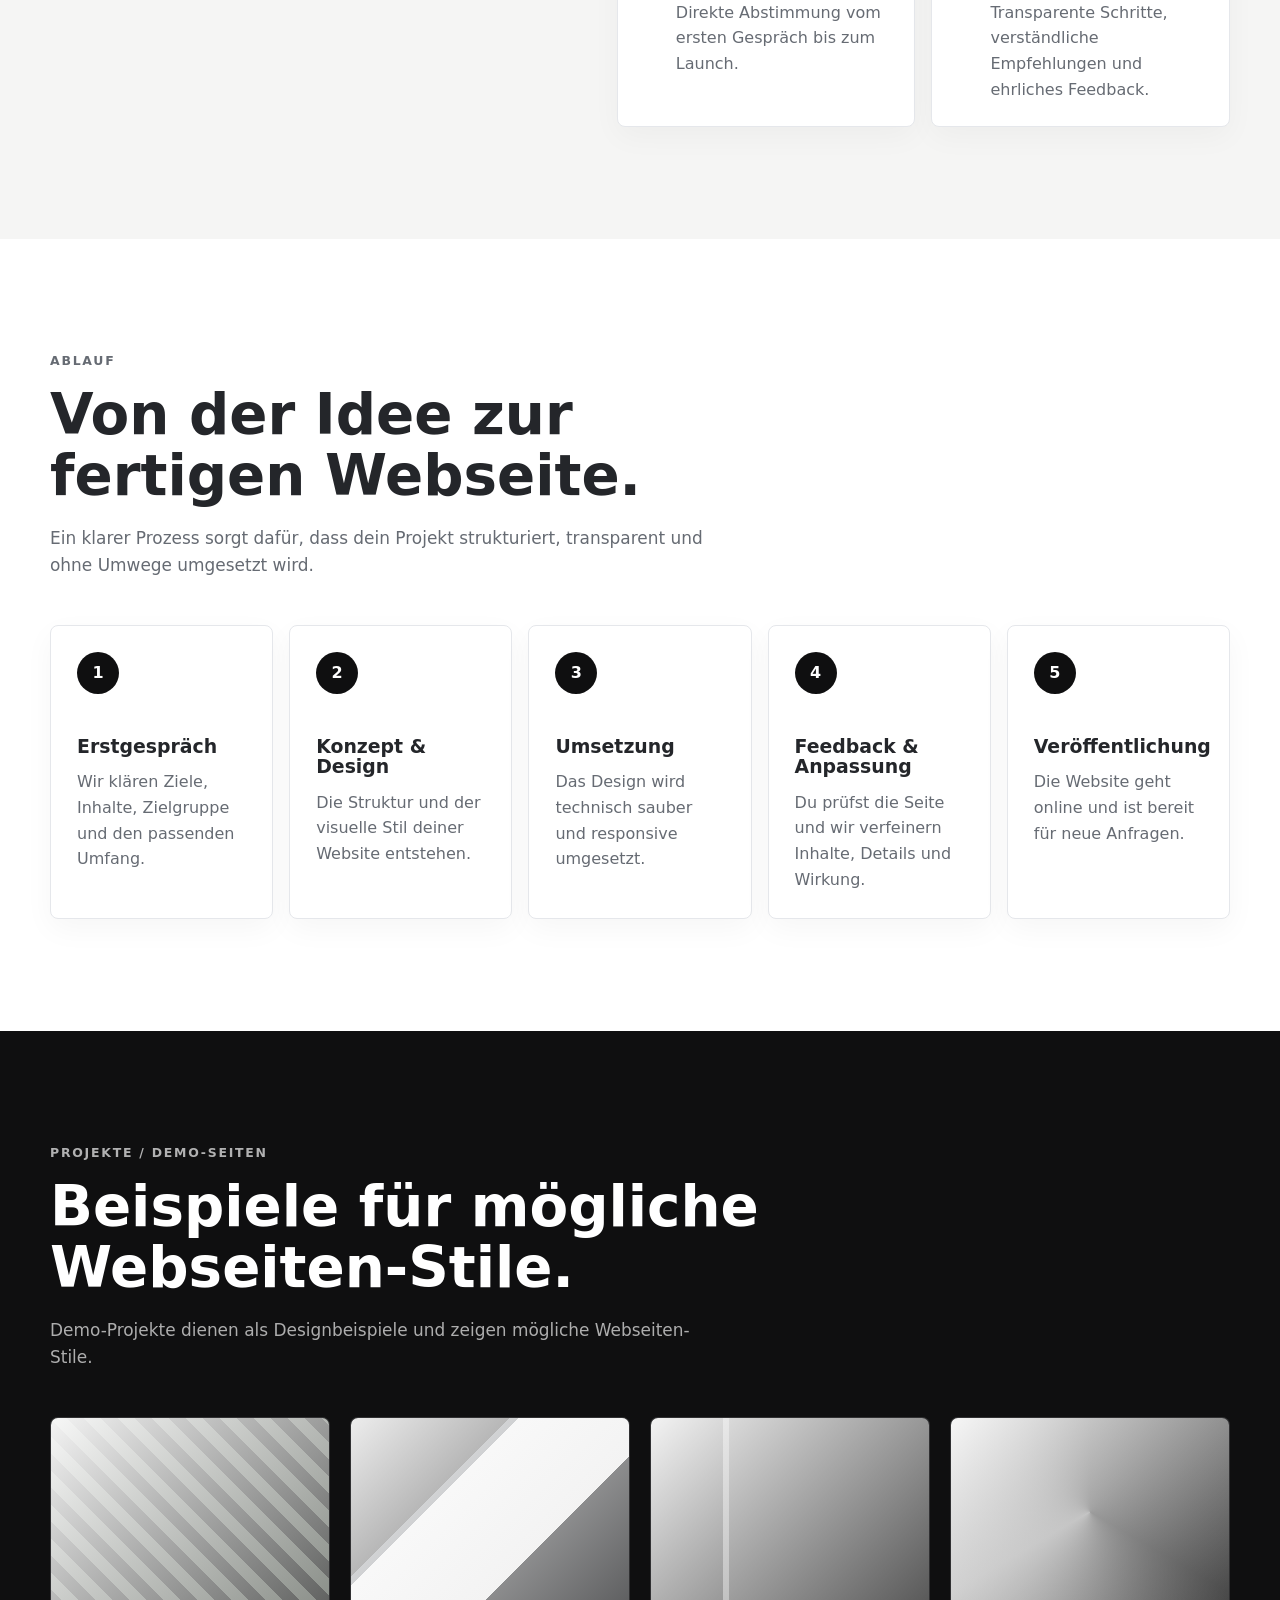
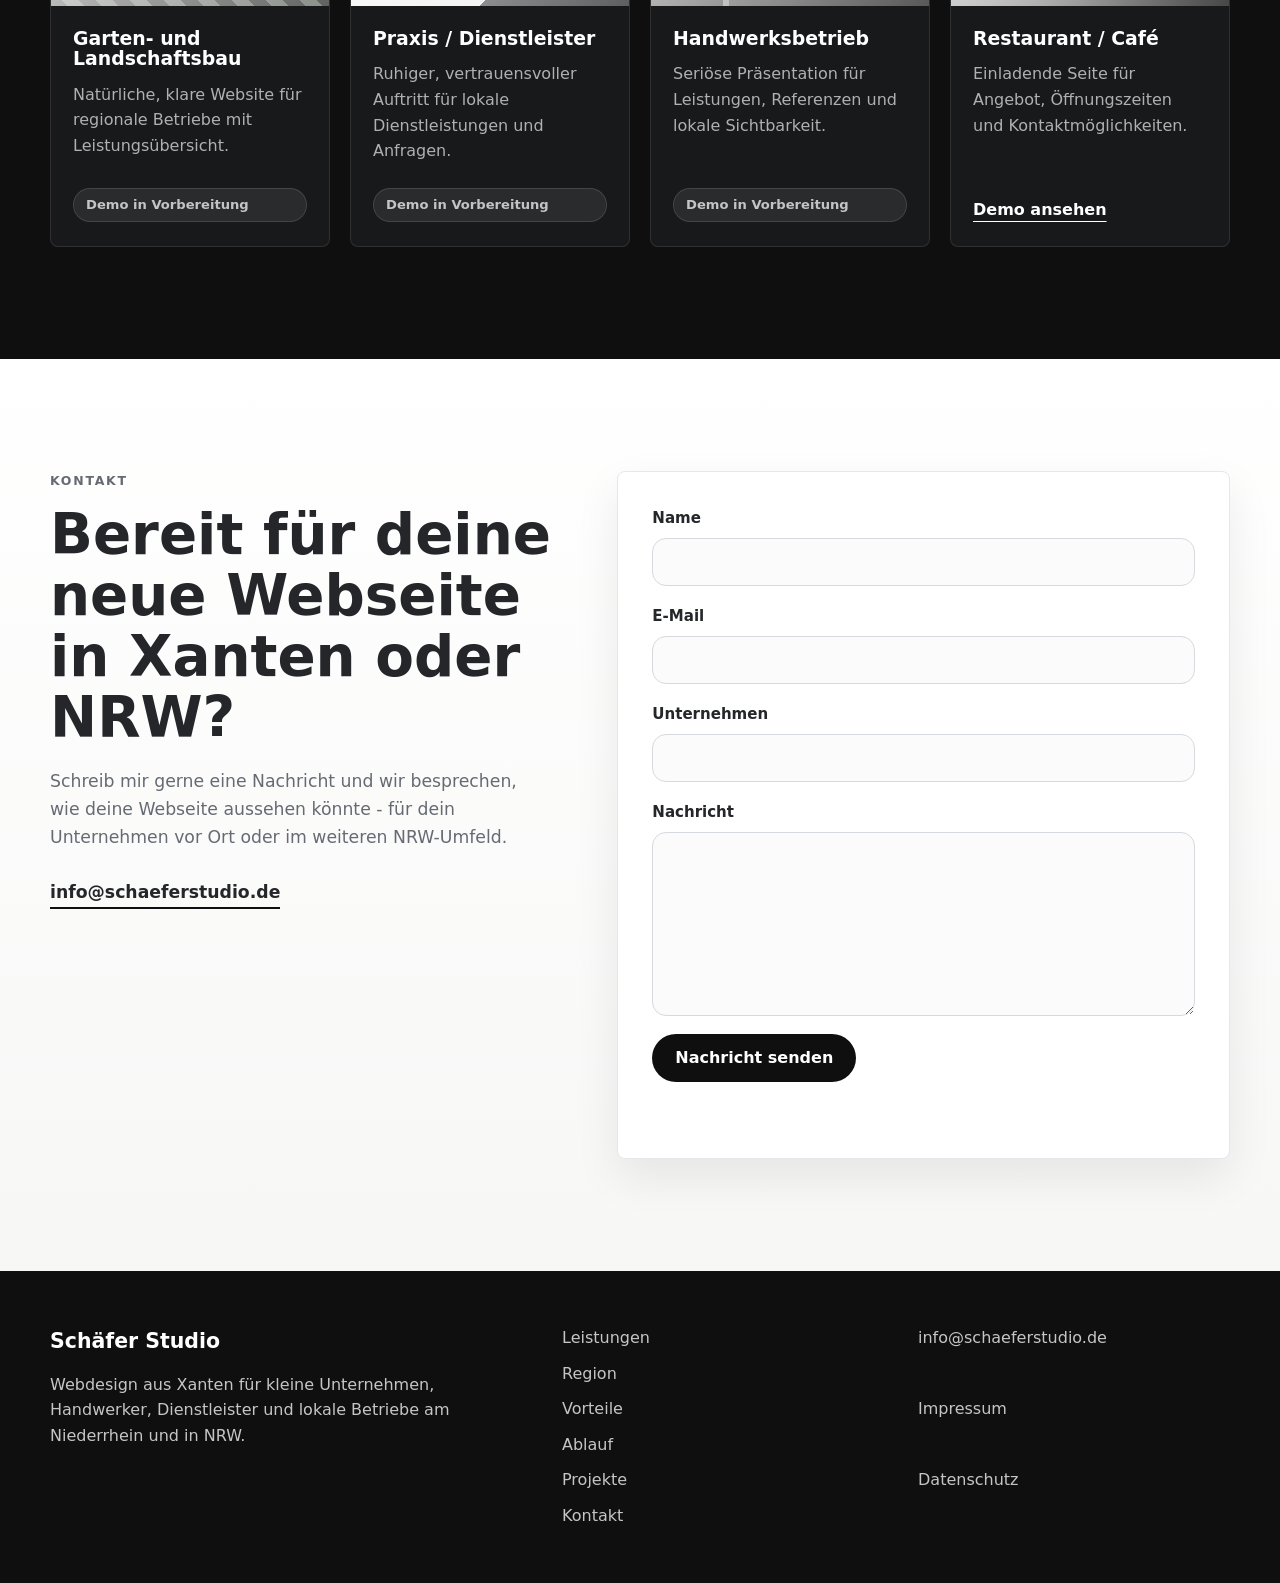
==== commit b1c3b470: "SEO Optimierung" ====
--- a/index.html
+++ b/index.html
@@ -3,14 +3,64 @@
   <head>
   <meta charset="UTF-8">
   <meta name="viewport" content="width=device-width, initial-scale=1.0">
-  <meta name="description" content="Schäfer Studio erstellt moderne, schnelle und professionelle Webseiten für kleine Unternehmen, Handwerker, Dienstleister, Restaurants und lokale Betriebe.">
+  <meta name="description" content="Webdesign in Xanten und NRW: Schäfer Studio erstellt moderne, schnelle Webseiten für kleine Unternehmen, Handwerker, Dienstleister, Restaurants und lokale Betriebe.">
   <meta name="robots" content="index, follow">
   <meta name="author" content="Schäfer Studio">
-  <meta property="og:title" content="Schäfer Studio | Moderne Webseiten für kleine Unternehmen">
-  <meta property="og:description" content="Professionelle, schnelle und moderne Webseiten für Handwerker, Dienstleister und lokale Unternehmen.">
-  <title>Schäfer Studio | Moderne Webseiten für kleine Unternehmen</title>
+  <link rel="canonical" href="https://schaeferstudio.de/">
+  <meta property="og:type" content="website">
+  <meta property="og:locale" content="de_DE">
+  <meta property="og:url" content="https://schaeferstudio.de/">
+  <meta property="og:title" content="Webdesign Xanten & NRW | Schäfer Studio">
+  <meta property="og:description" content="Professionelle, schnelle und moderne Webseiten für kleine Unternehmen in Xanten, am Niederrhein und in NRW.">
+  <meta property="og:image" content="https://schaeferstudio.de/assets/logo-schaefer-studio-transparent.png">
+  <title>Webdesign Xanten & NRW | Schäfer Studio</title>
   <link rel="icon" href="assets/favicon-32.png" type="image/png" sizes="32x32">
   <link rel="stylesheet" href="style.css">
+  <script type="application/ld+json">
+    {
+      "@context": "https://schema.org",
+      "@type": "ProfessionalService",
+      "@id": "https://schaeferstudio.de/#business",
+      "name": "Schäfer Studio",
+      "url": "https://schaeferstudio.de/",
+      "logo": "https://schaeferstudio.de/assets/logo-schaefer-studio-transparent.png",
+      "image": "https://schaeferstudio.de/assets/logo-schaefer-studio-transparent.png",
+      "description": "Webdesign in Xanten und NRW: moderne, schnelle Webseiten für kleine Unternehmen, Handwerker, Dienstleister, Restaurants und lokale Betriebe.",
+      "email": "info@schaeferstudio.de",
+      "priceRange": "€€",
+      "address": {
+        "@type": "PostalAddress",
+        "streetAddress": "In der Allmende 1",
+        "postalCode": "46509",
+        "addressLocality": "Xanten",
+        "addressRegion": "NRW",
+        "addressCountry": "DE"
+      },
+      "areaServed": [
+        {
+          "@type": "City",
+          "name": "Xanten"
+        },
+        {
+          "@type": "AdministrativeArea",
+          "name": "Niederrhein"
+        },
+        {
+          "@type": "AdministrativeArea",
+          "name": "Nordrhein-Westfalen"
+        }
+      ],
+      "knowsAbout": [
+        "Webdesign",
+        "Webentwicklung",
+        "Onepager-Webseiten",
+        "Unternehmenswebseiten",
+        "SEO-Grundlagen",
+        "Logo und Branding"
+      ],
+      "sameAs": []
+    }
+  </script>
 </head>
 <body>
   <a class="skip-link" href="#main">Zum Inhalt springen</a>
@@ -31,6 +81,7 @@
       <nav class="main-nav" id="primary-navigation" aria-label="Hauptnavigation" data-nav>
         <a href="#start">Start</a>
         <a href="#leistungen">Leistungen</a>
+        <a href="#region">Region</a>
         <a href="#vorteile">Vorteile</a>
         <a href="#ablauf">Ablauf</a>
         <a href="#projekte">Projekte</a>
@@ -45,9 +96,9 @@
     <section class="hero" id="start" aria-labelledby="hero-title">
       <div class="container hero-grid">
         <div class="hero-content">
-          <p class="eyebrow">Webdesign &amp; digitale Lösungen</p>
-          <h1 id="hero-title">Moderne Webseiten für kleine Unternehmen</h1>
-          <p class="hero-text">Schäfer Studio erstellt professionelle, schnelle und moderne Webseiten für Handwerker, Dienstleister und lokale Unternehmen - klar, sauber und auf den Punkt.</p>
+          <p class="eyebrow">Webdesign aus Xanten</p>
+          <h1 id="hero-title">Moderne Webseiten, die auf den Punkt kommen.</h1>
+          <p class="hero-text">Für kleine Unternehmen, Handwerker und Dienstleister in Xanten, am Niederrhein und in NRW.</p>
           <div class="button-group" aria-label="Hero Aktionen">
             <a class="button button-light" href="#kontakt">Projekt anfragen</a>
             <a class="button button-outline-light" href="#leistungen">Leistungen ansehen</a>
@@ -81,15 +132,15 @@
       <div class="container">
         <div class="section-heading reveal">
           <p class="eyebrow dark">Leistungen</p>
-          <h2 id="leistungen-title">Digitale Auftritte, die professionell wirken und einfach funktionieren.</h2>
-          <p>Von der ersten Idee bis zur fertigen Website: schlicht, schnell, responsiv und passend zu deinem Unternehmen.</p>
+          <h2 id="leistungen-title">Webdesign, das professionell wirkt und einfach funktioniert.</h2>
+          <p>Von der ersten Idee bis zur fertigen Website: schlicht, schnell, responsiv und passend zu deinem Unternehmen in Xanten, am Niederrhein oder in NRW.</p>
         </div>
 
         <div class="card-grid services-grid">
           <article class="card reveal">
             <span class="card-number">01</span>
             <h3>Webdesign</h3>
-            <p>Moderne Gestaltung mit klarer Struktur, hochwertiger Optik und starker Nutzerführung.</p>
+            <p>Moderne Gestaltung mit klarer Struktur, hochwertiger Optik und starker Nutzerführung für lokale Unternehmen.</p>
           </article>
           <article class="card reveal">
             <span class="card-number">02</span>
@@ -99,7 +150,7 @@
           <article class="card reveal">
             <span class="card-number">03</span>
             <h3>Unternehmenswebseiten</h3>
-            <p>Mehrseitige Websites für Betriebe, Dienstleister und lokale Marken mit professioneller Außenwirkung.</p>
+            <p>Mehrseitige Websites für Betriebe, Dienstleister und lokale Marken in Xanten und Umgebung.</p>
           </article>
           <article class="card reveal">
             <span class="card-number">04</span>
@@ -120,6 +171,31 @@
       </div>
     </section>
 
+    <!-- Lokale SEO-Signale fuer Xanten, Niederrhein und NRW -->
+    <section class="section local-section" id="region" aria-labelledby="region-title">
+      <div class="container local-grid">
+        <div class="section-heading reveal">
+          <p class="eyebrow dark">Region</p>
+          <h2 id="region-title">Webdesign aus Xanten für den Niederrhein und NRW.</h2>
+          <p>Wenn Kunden nach einem Webdesigner in Xanten, am Niederrhein oder in Nordrhein-Westfalen suchen, soll direkt klar werden, dass Schäfer Studio genau diese regionale Nähe bietet.</p>
+        </div>
+
+        <div class="local-panel reveal" aria-label="Einzugsgebiet">
+          <h3>Einzugsgebiet</h3>
+          <ul class="local-list">
+            <li>Xanten</li>
+            <li>Wesel</li>
+            <li>Kleve</li>
+            <li>Geldern</li>
+            <li>Moers</li>
+            <li>Duisburg</li>
+            <li>Niederrhein</li>
+            <li>Nordrhein-Westfalen</li>
+          </ul>
+        </div>
+      </div>
+    </section>
+
     <!-- Vertrauensbildende Vorteile -->
     <section class="section section-muted" id="vorteile" aria-labelledby="vorteile-title">
       <div class="container split-layout">
@@ -155,7 +231,7 @@
             <span></span>
             <div>
               <h3>SEO-Grundlagen</h3>
-              <p>Saubere Struktur, Meta-Daten und verständliche Inhalte.</p>
+              <p>Saubere Struktur, lokale Suchbegriffe, Meta-Daten und verständliche Inhalte.</p>
             </div>
           </div>
           <div class="benefit reveal">
@@ -258,8 +334,8 @@
       <div class="container contact-grid">
         <div class="contact-copy reveal">
           <p class="eyebrow dark">Kontakt</p>
-          <h2 id="kontakt-title">Bereit für deine neue Webseite?</h2>
-          <p>Schreib mir gerne eine Nachricht und wir besprechen, wie deine Webseite aussehen könnte.</p>
+          <h2 id="kontakt-title">Bereit für deine neue Webseite in Xanten oder NRW?</h2>
+          <p>Schreib mir gerne eine Nachricht und wir besprechen, wie deine Webseite aussehen könnte - für dein Unternehmen vor Ort oder im weiteren NRW-Umfeld.</p>
           <a class="contact-mail" href="mailto:info@schaeferstudio.de">info@schaeferstudio.de</a>
         </div>
 
@@ -292,11 +368,12 @@
     <div class="container footer-grid">
       <div>
         <a class="footer-brand" href="#start">Schäfer Studio</a>
-        <p>Moderne Webseiten und digitale Lösungen für kleine Unternehmen, Handwerker, Dienstleister und lokale Betriebe.</p>
+        <p>Webdesign aus Xanten für kleine Unternehmen, Handwerker, Dienstleister und lokale Betriebe am Niederrhein und in NRW.</p>
       </div>
 
       <nav class="footer-nav" aria-label="Footer Navigation">
         <a href="#leistungen">Leistungen</a>
+        <a href="#region">Region</a>
         <a href="#vorteile">Vorteile</a>
         <a href="#ablauf">Ablauf</a>
         <a href="#projekte">Projekte</a>
--- a/style.css
+++ b/style.css
@@ -235,8 +235,8 @@
 }
 
 h1 {
-  max-width: 760px;
-  font-size: clamp(3rem, 8vw, 6.7rem);
+  max-width: 700px;
+  font-size: clamp(2.8rem, 6.4vw, 5.4rem);
   font-weight: 850;
 }
 
@@ -252,10 +252,10 @@
 }
 
 .hero-text {
-  max-width: 680px;
-  margin: 24px 0 0;
+  max-width: 600px;
+  margin: 20px 0 0;
   color: rgba(255, 255, 255, 0.76);
-  font-size: clamp(1.05rem, 1.8vw, 1.24rem);
+  font-size: clamp(1rem, 1.45vw, 1.14rem);
 }
 
 .button-group {
@@ -406,6 +406,10 @@
   background: var(--color-soft);
 }
 
+.local-section {
+  background: linear-gradient(180deg, var(--color-white), #fafafa);
+}
+
 .section-dark {
   color: var(--color-white);
   background: var(--color-black);
@@ -497,6 +501,45 @@
   background: var(--color-black);
   border-radius: 50%;
   box-shadow: 0 0 0 6px #efefef;
+}
+
+.local-grid {
+  display: grid;
+  grid-template-columns: 1fr minmax(280px, 430px);
+  gap: 54px;
+  align-items: start;
+}
+
+.local-panel {
+  padding: 30px;
+  background: var(--color-white);
+  border: 1px solid var(--color-line);
+  border-radius: var(--radius);
+  box-shadow: var(--shadow-soft);
+}
+
+.local-panel h3 {
+  margin-bottom: 20px;
+}
+
+.local-list {
+  display: flex;
+  flex-wrap: wrap;
+  gap: 10px;
+  padding: 0;
+  margin: 0;
+  list-style: none;
+}
+
+.local-list li {
+  padding: 9px 12px;
+  color: var(--color-text);
+  background: var(--color-soft);
+  border: 1px solid var(--color-line);
+  border-radius: 999px;
+  font-size: 0.92rem;
+  font-weight: 750;
+  line-height: 1.25;
 }
 
 .process-list {
@@ -866,6 +909,7 @@
 @media (max-width: 1040px) {
   .hero-grid,
   .split-layout,
+  .local-grid,
   .contact-grid {
     grid-template-columns: 1fr;
   }
@@ -1011,6 +1055,7 @@
   .card,
   .benefit,
   .process-item,
+  .local-panel,
   .contact-form,
   .legal-box {
     padding: 24px;
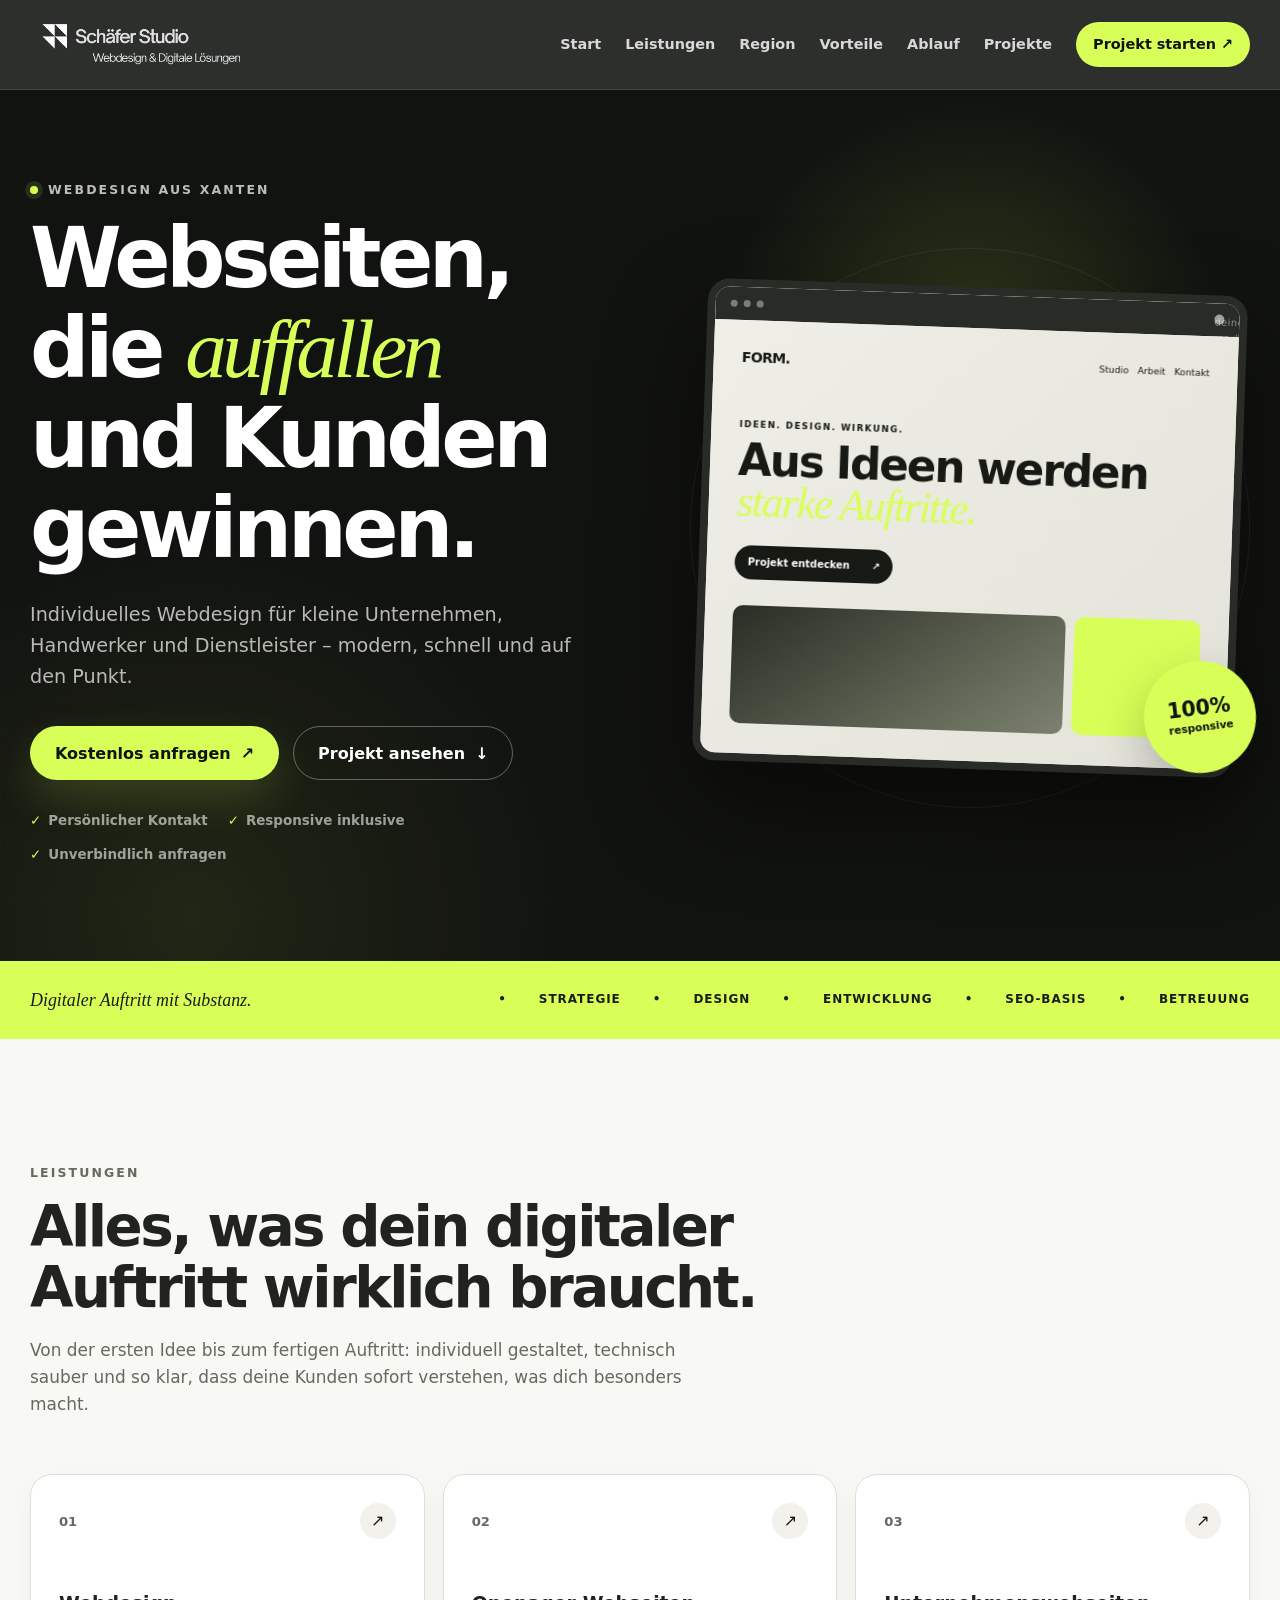
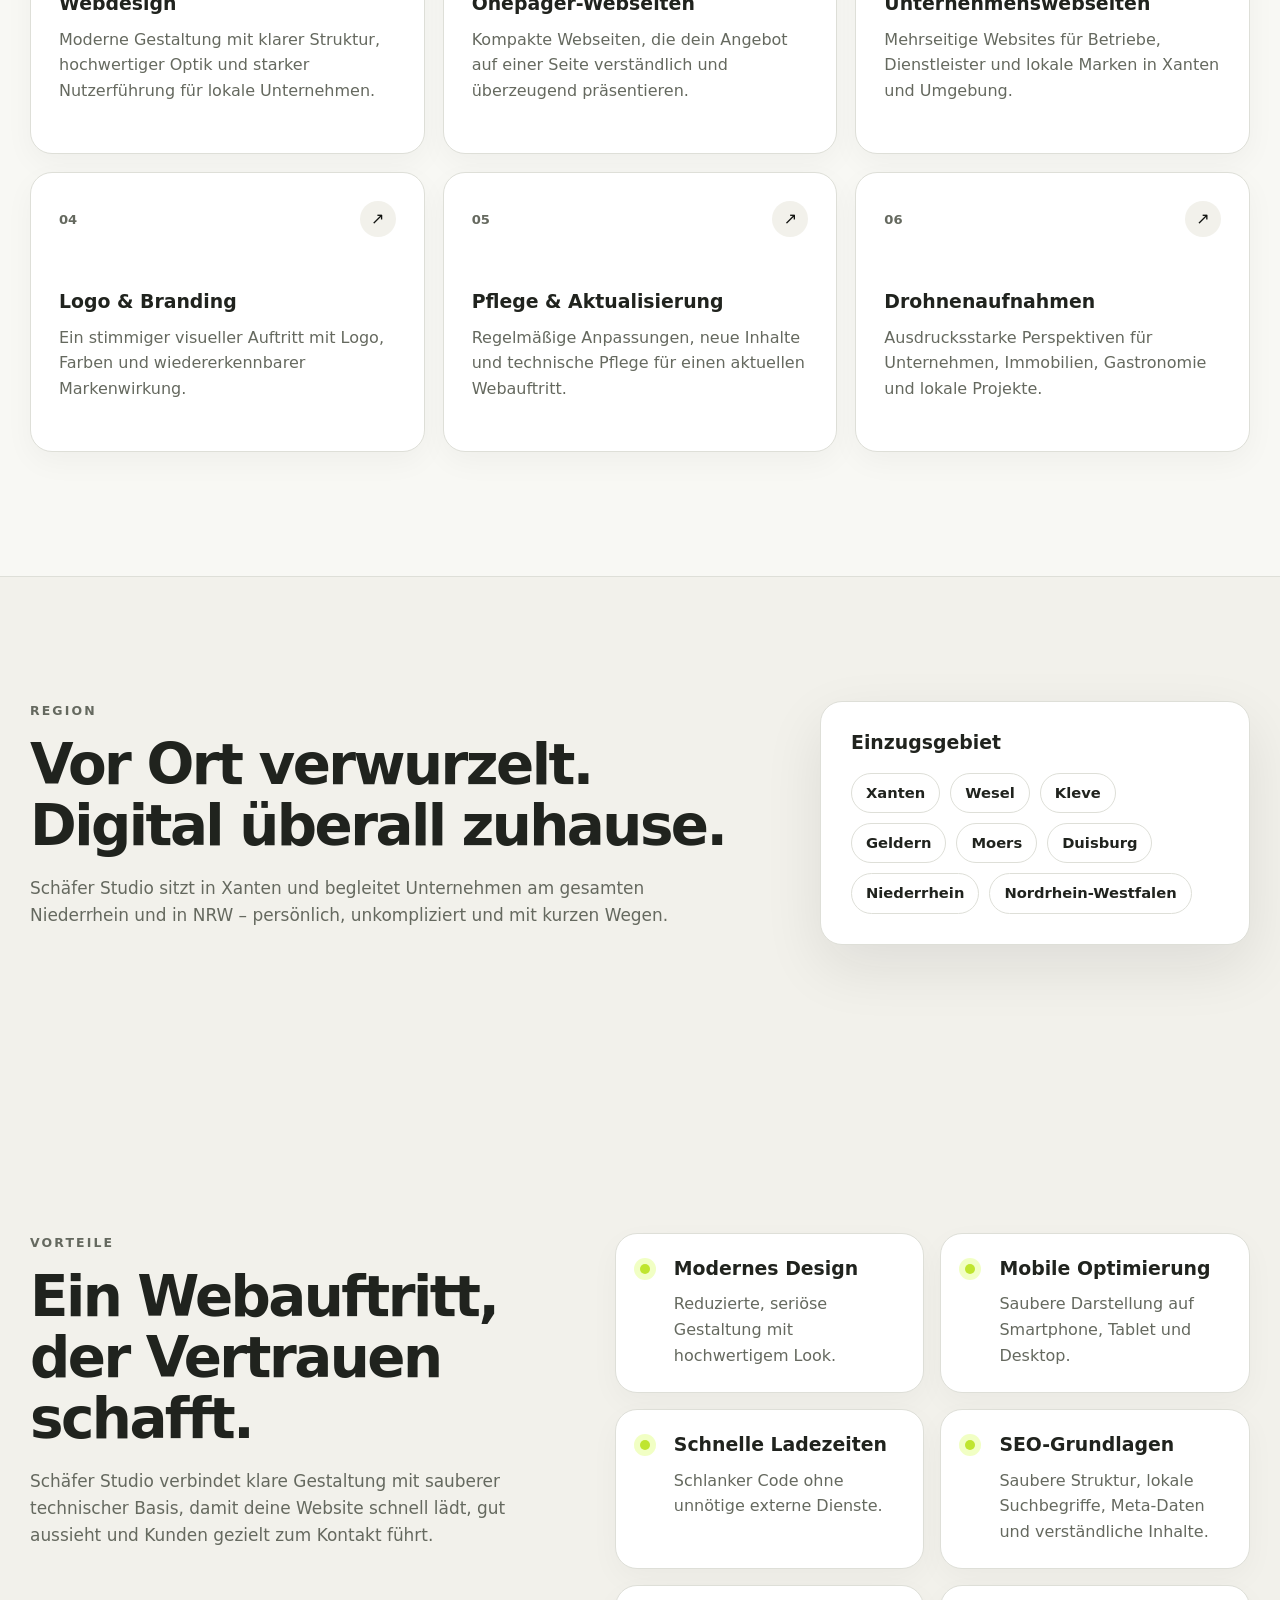
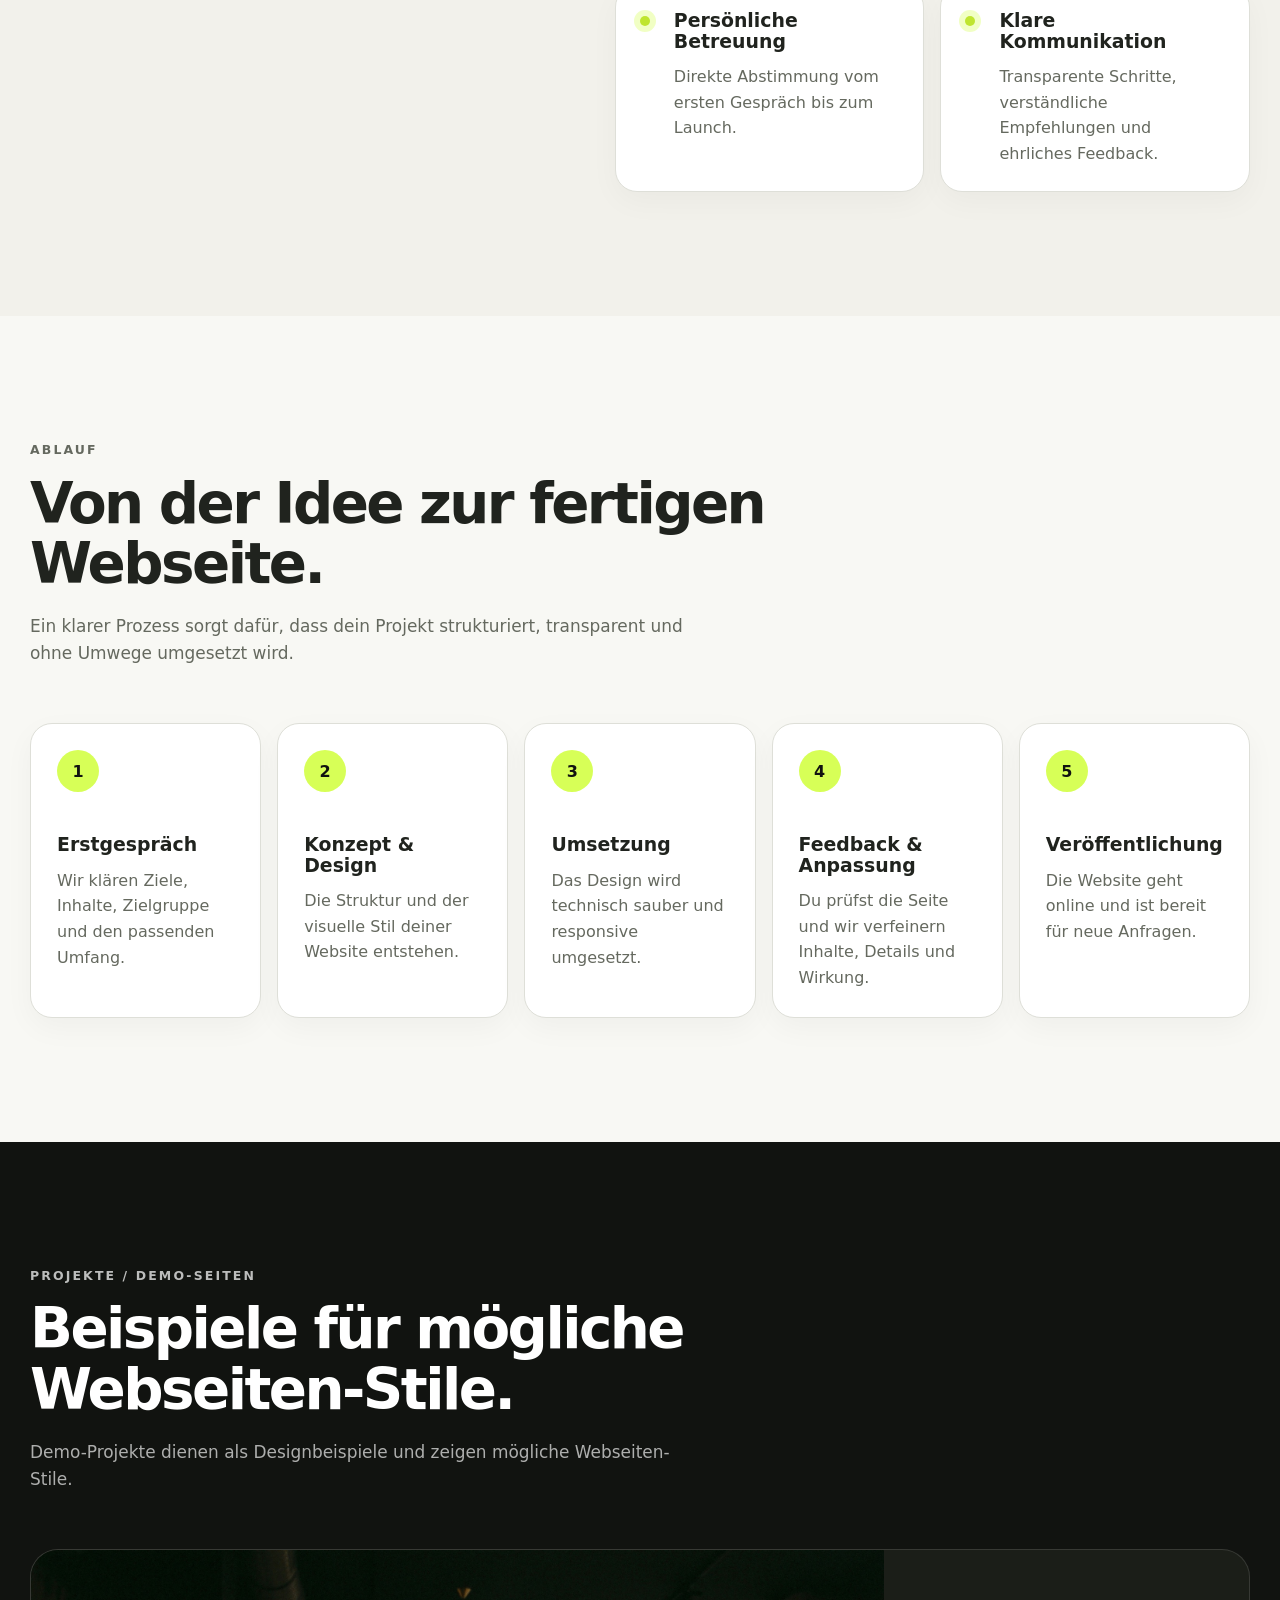
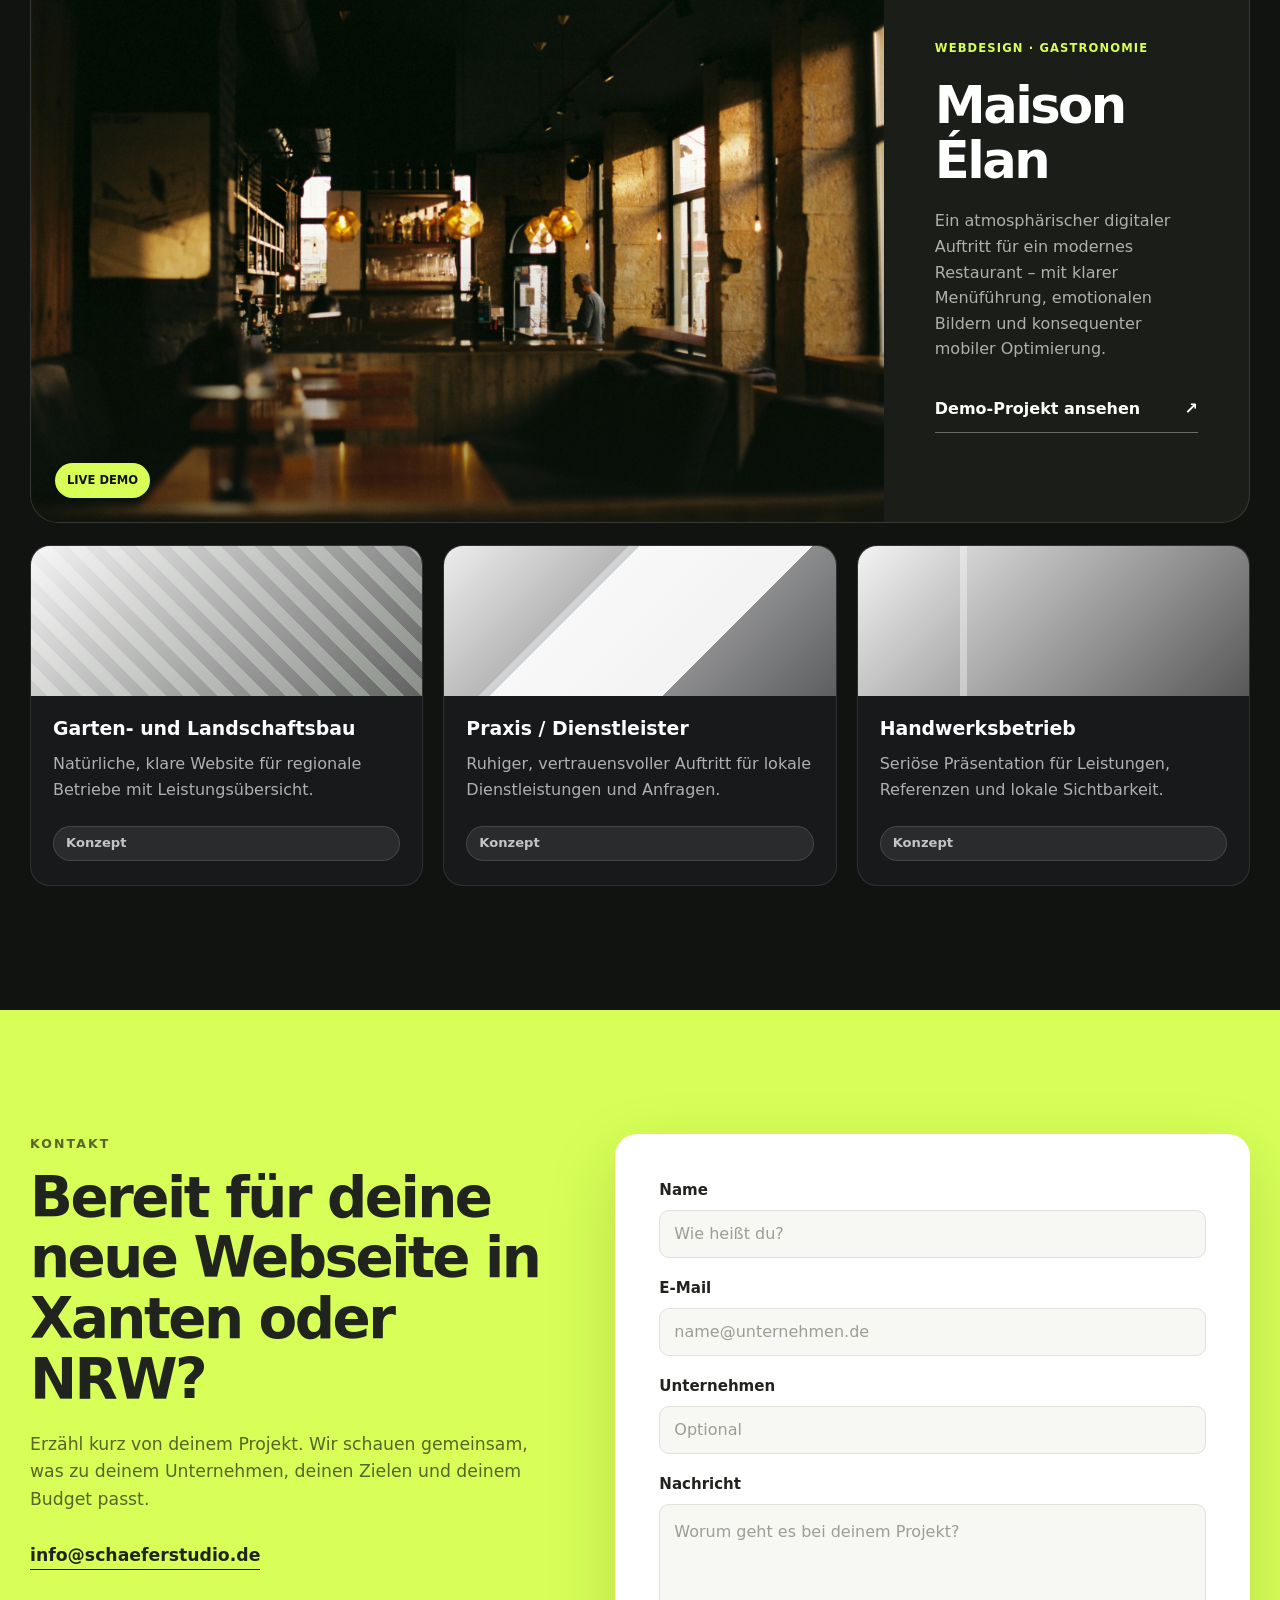
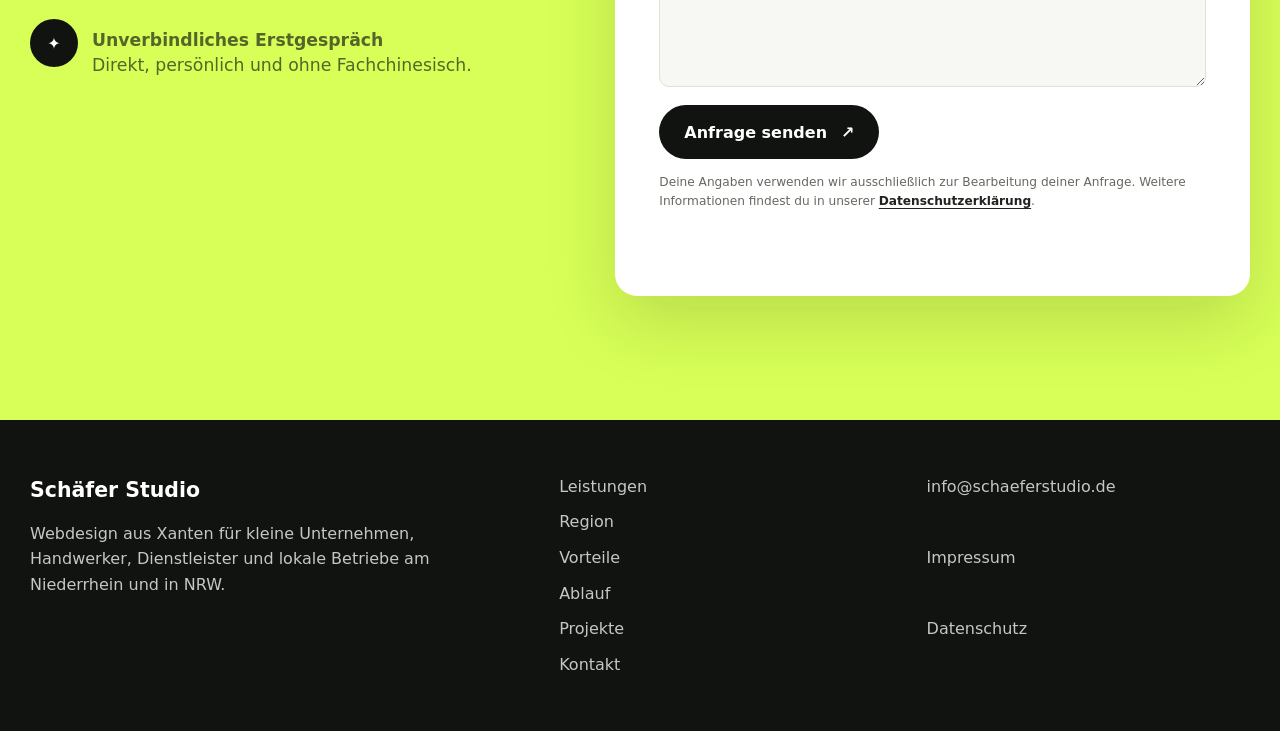
==== commit 7afea933: "New Design" ====
--- a/index.html
+++ b/index.html
@@ -85,8 +85,7 @@
         <a href="#vorteile">Vorteile</a>
         <a href="#ablauf">Ablauf</a>
         <a href="#projekte">Projekte</a>
-        <a href="#kontakt">Kontakt</a>
-        <a class="nav-button" href="#kontakt">Anfragen</a>
+        <a class="nav-button" href="#kontakt">Projekt starten <span aria-hidden="true">↗</span></a>
       </nav>
     </div>
   </header>
@@ -96,74 +95,98 @@
     <section class="hero" id="start" aria-labelledby="hero-title">
       <div class="container hero-grid">
         <div class="hero-content">
-          <p class="eyebrow">Webdesign aus Xanten</p>
-          <h1 id="hero-title">Moderne Webseiten, die auf den Punkt kommen.</h1>
-          <p class="hero-text">Für kleine Unternehmen, Handwerker und Dienstleister in Xanten, am Niederrhein und in NRW.</p>
+          <p class="eyebrow"><span></span> Webdesign aus Xanten</p>
+          <h1 id="hero-title">Webseiten, die <em>auffallen</em> und Kunden gewinnen.</h1>
+          <p class="hero-text">Individuelles Webdesign für kleine Unternehmen, Handwerker und Dienstleister – modern, schnell und auf den Punkt.</p>
           <div class="button-group" aria-label="Hero Aktionen">
-            <a class="button button-light" href="#kontakt">Projekt anfragen</a>
-            <a class="button button-outline-light" href="#leistungen">Leistungen ansehen</a>
-          </div>
-        </div>
-
-        <div class="hero-visual" aria-hidden="true">
+            <a class="button button-accent" href="#kontakt">Kostenlos anfragen <span aria-hidden="true">↗</span></a>
+            <a class="button button-outline-light" href="#projekte">Projekt ansehen <span aria-hidden="true">↓</span></a>
+          </div>
+          <ul class="hero-proof" aria-label="Vorteile auf einen Blick">
+            <li><span aria-hidden="true">✓</span> Persönlicher Kontakt</li>
+            <li><span aria-hidden="true">✓</span> Responsive inklusive</li>
+            <li><span aria-hidden="true">✓</span> Unverbindlich anfragen</li>
+          </ul>
+        </div>
+
+        <div class="hero-visual" aria-label="Beispiel einer modernen Webseite">
+          <div class="visual-orbit visual-orbit-one" aria-hidden="true"></div>
+          <div class="visual-orbit visual-orbit-two" aria-hidden="true"></div>
           <div class="mockup-window">
             <div class="mockup-topbar">
-              <span></span>
-              <span></span>
-              <span></span>
+              <div class="mockup-dots" aria-hidden="true"><span></span><span></span><span></span></div>
+              <span class="mockup-address">deine-marke.de</span>
             </div>
             <div class="mockup-content">
-              <div class="mockup-title"></div>
-              <div class="mockup-line"></div>
-              <div class="mockup-line short"></div>
-              <div class="mockup-cards">
-                <span></span>
-                <span></span>
+              <div class="mockup-nav"><strong>FORM.</strong><span>Studio&nbsp;&nbsp; Arbeit&nbsp;&nbsp; Kontakt</span></div>
+              <p>IDEEN. DESIGN. WIRKUNG.</p>
+              <h2>Aus Ideen werden<br><em>starke Auftritte.</em></h2>
+              <div class="mockup-action">Projekt entdecken <span>↗</span></div>
+              <div class="mockup-cards" aria-hidden="true">
+                <span class="mockup-card-large"></span>
                 <span></span>
               </div>
             </div>
           </div>
-        </div>
-      </div>
-    </section>
+          <div class="floating-badge" aria-hidden="true"><strong>100%</strong><span>responsive</span></div>
+        </div>
+      </div>
+    </section>
+
+    <aside class="trust-strip" aria-label="Leistungsschwerpunkte">
+      <div class="trust-track">
+        <div class="trust-group">
+          <p>Digitaler Auftritt mit Substanz.</p>
+          <ul>
+            <li>Strategie</li><li>Design</li><li>Entwicklung</li><li>SEO-Basis</li><li>Betreuung</li>
+          </ul>
+        </div>
+        <div class="trust-group" aria-hidden="true">
+          <p>Digitaler Auftritt mit Substanz.</p>
+          <ul>
+            <li>Strategie</li><li>Design</li><li>Entwicklung</li><li>SEO-Basis</li><li>Betreuung</li>
+          </ul>
+        </div>
+      </div>
+    </aside>
 
     <!-- Leistungsübersicht für die wichtigsten Angebote -->
     <section class="section" id="leistungen" aria-labelledby="leistungen-title">
       <div class="container">
         <div class="section-heading reveal">
           <p class="eyebrow dark">Leistungen</p>
-          <h2 id="leistungen-title">Webdesign, das professionell wirkt und einfach funktioniert.</h2>
-          <p>Von der ersten Idee bis zur fertigen Website: schlicht, schnell, responsiv und passend zu deinem Unternehmen in Xanten, am Niederrhein oder in NRW.</p>
+          <h2 id="leistungen-title">Alles, was dein digitaler Auftritt wirklich braucht.</h2>
+          <p>Von der ersten Idee bis zum fertigen Auftritt: individuell gestaltet, technisch sauber und so klar, dass deine Kunden sofort verstehen, was dich besonders macht.</p>
         </div>
 
         <div class="card-grid services-grid">
           <article class="card reveal">
-            <span class="card-number">01</span>
+            <div class="card-top"><span class="card-number">01</span><span class="card-arrow" aria-hidden="true">↗</span></div>
             <h3>Webdesign</h3>
             <p>Moderne Gestaltung mit klarer Struktur, hochwertiger Optik und starker Nutzerführung für lokale Unternehmen.</p>
           </article>
           <article class="card reveal">
-            <span class="card-number">02</span>
+            <div class="card-top"><span class="card-number">02</span><span class="card-arrow" aria-hidden="true">↗</span></div>
             <h3>Onepager-Webseiten</h3>
             <p>Kompakte Webseiten, die dein Angebot auf einer Seite verständlich und überzeugend präsentieren.</p>
           </article>
           <article class="card reveal">
-            <span class="card-number">03</span>
+            <div class="card-top"><span class="card-number">03</span><span class="card-arrow" aria-hidden="true">↗</span></div>
             <h3>Unternehmenswebseiten</h3>
             <p>Mehrseitige Websites für Betriebe, Dienstleister und lokale Marken in Xanten und Umgebung.</p>
           </article>
           <article class="card reveal">
-            <span class="card-number">04</span>
+            <div class="card-top"><span class="card-number">04</span><span class="card-arrow" aria-hidden="true">↗</span></div>
             <h3>Logo &amp; Branding</h3>
             <p>Ein stimmiger visueller Auftritt mit Logo, Farben und wiedererkennbarer Markenwirkung.</p>
           </article>
           <article class="card reveal">
-            <span class="card-number">05</span>
+            <div class="card-top"><span class="card-number">05</span><span class="card-arrow" aria-hidden="true">↗</span></div>
             <h3>Pflege &amp; Aktualisierung</h3>
             <p>Regelmäßige Anpassungen, neue Inhalte und technische Pflege für einen aktuellen Webauftritt.</p>
           </article>
           <article class="card reveal">
-            <span class="card-number">06</span>
+            <div class="card-top"><span class="card-number">06</span><span class="card-arrow" aria-hidden="true">↗</span></div>
             <h3>Drohnenaufnahmen</h3>
             <p>Ausdrucksstarke Perspektiven für Unternehmen, Immobilien, Gastronomie und lokale Projekte.</p>
           </article>
@@ -176,8 +199,8 @@
       <div class="container local-grid">
         <div class="section-heading reveal">
           <p class="eyebrow dark">Region</p>
-          <h2 id="region-title">Webdesign aus Xanten für den Niederrhein und NRW.</h2>
-          <p>Wenn Kunden nach einem Webdesigner in Xanten, am Niederrhein oder in Nordrhein-Westfalen suchen, soll direkt klar werden, dass Schäfer Studio genau diese regionale Nähe bietet.</p>
+          <h2 id="region-title">Vor Ort verwurzelt. Digital überall zuhause.</h2>
+          <p>Schäfer Studio sitzt in Xanten und begleitet Unternehmen am gesamten Niederrhein und in NRW – persönlich, unkompliziert und mit kurzen Wegen.</p>
         </div>
 
         <div class="local-panel reveal" aria-label="Einzugsgebiet">
@@ -300,63 +323,76 @@
           <p>Demo-Projekte dienen als Designbeispiele und zeigen mögliche Webseiten-Stile.</p>
         </div>
 
-        <div class="project-grid">
+        <div class="featured-project reveal">
+          <div class="featured-project-media">
+            <img src="demo-projekte/cafe-restaurant/images/restaurant-interior.jpg" alt="Vorschau der Restaurant-Demoseite" width="2400" height="1600" loading="lazy">
+            <span>Live Demo</span>
+          </div>
+          <div class="featured-project-copy">
+            <p class="project-kicker">Webdesign · Gastronomie</p>
+            <h3>Maison Élan</h3>
+            <p>Ein atmosphärischer digitaler Auftritt für ein modernes Restaurant – mit klarer Menüführung, emotionalen Bildern und konsequenter mobiler Optimierung.</p>
+            <a class="project-button" href="demo-projekte/cafe-restaurant/index.html">Demo-Projekt ansehen <span aria-hidden="true">↗</span></a>
+          </div>
+        </div>
+
+        <div class="project-grid project-grid-secondary">
           <article class="project-card reveal">
             <div class="project-media project-media-1"></div>
             <h3>Garten- und Landschaftsbau</h3>
             <p>Natürliche, klare Website für regionale Betriebe mit Leistungsübersicht.</p>
-            <span class="project-status">Demo in Vorbereitung</span>
+            <span class="project-status">Konzept</span>
           </article>
           <article class="project-card reveal">
             <div class="project-media project-media-2"></div>
             <h3>Praxis / Dienstleister</h3>
             <p>Ruhiger, vertrauensvoller Auftritt für lokale Dienstleistungen und Anfragen.</p>
-            <span class="project-status">Demo in Vorbereitung</span>
+            <span class="project-status">Konzept</span>
           </article>
           <article class="project-card reveal">
             <div class="project-media project-media-3"></div>
             <h3>Handwerksbetrieb</h3>
             <p>Seriöse Präsentation für Leistungen, Referenzen und lokale Sichtbarkeit.</p>
-            <span class="project-status">Demo in Vorbereitung</span>
-          </article>
-          <article class="project-card reveal">
-            <div class="project-media project-media-4"></div>
-            <h3>Restaurant / Café</h3>
-            <p>Einladende Seite für Angebot, Öffnungszeiten und Kontaktmöglichkeiten.</p>
-            <a class="project-link" href="demo-projekte/cafe-restaurant/index.html">Demo ansehen</a>
-          </article>
-        </div>
-      </div>
-    </section>
-
-    <!-- Kontaktformular ohne Backend: oeffnet eine vorbereitete E-Mail -->
+            <span class="project-status">Konzept</span>
+          </article>
+        </div>
+      </div>
+    </section>
+
+    <!-- Kontaktformular mit Netlify Forms und unsichtbarem Honeypot-Spamschutz -->
     <section class="section contact-section" id="kontakt" aria-labelledby="kontakt-title">
       <div class="container contact-grid">
         <div class="contact-copy reveal">
           <p class="eyebrow dark">Kontakt</p>
           <h2 id="kontakt-title">Bereit für deine neue Webseite in Xanten oder NRW?</h2>
-          <p>Schreib mir gerne eine Nachricht und wir besprechen, wie deine Webseite aussehen könnte - für dein Unternehmen vor Ort oder im weiteren NRW-Umfeld.</p>
+          <p>Erzähl kurz von deinem Projekt. Wir schauen gemeinsam, was zu deinem Unternehmen, deinen Zielen und deinem Budget passt.</p>
           <a class="contact-mail" href="mailto:info@schaeferstudio.de">info@schaeferstudio.de</a>
-        </div>
-
-        <form class="contact-form reveal" action="#" method="post" data-contact-form>
+          <div class="contact-note"><span aria-hidden="true">✦</span><p><strong>Unverbindliches Erstgespräch</strong><br>Direkt, persönlich und ohne Fachchinesisch.</p></div>
+        </div>
+
+        <form class="contact-form reveal" name="projektanfrage" action="/" method="POST" data-netlify="true" netlify-honeypot="bot-field" data-contact-form>
+          <input type="hidden" name="form-name" value="projektanfrage">
+          <p class="form-honeypot" aria-hidden="true">
+            <label>Dieses Feld nicht ausfüllen: <input name="bot-field" tabindex="-1" autocomplete="off"></label>
+          </p>
           <div class="form-row">
             <label for="name">Name</label>
-            <input id="name" name="name" type="text" autocomplete="name" required>
+            <input id="name" name="name" type="text" autocomplete="name" placeholder="Wie heißt du?" required>
           </div>
           <div class="form-row">
             <label for="email">E-Mail</label>
-            <input id="email" name="email" type="email" autocomplete="email" required>
+            <input id="email" name="email" type="email" autocomplete="email" placeholder="name@unternehmen.de" required>
           </div>
           <div class="form-row">
             <label for="company">Unternehmen</label>
-            <input id="company" name="company" type="text" autocomplete="organization">
+            <input id="company" name="company" type="text" autocomplete="organization" placeholder="Optional">
           </div>
           <div class="form-row">
             <label for="message">Nachricht</label>
-            <textarea id="message" name="message" rows="6" required></textarea>
-          </div>
-          <button class="button button-dark" type="submit">Nachricht senden</button>
+            <textarea id="message" name="message" rows="6" placeholder="Worum geht es bei deinem Projekt?" required></textarea>
+          </div>
+          <button class="button button-dark" type="submit" data-submit-button>Anfrage senden <span aria-hidden="true">↗</span></button>
+          <p class="form-privacy">Deine Angaben verwenden wir ausschließlich zur Bearbeitung deiner Anfrage. Weitere Informationen findest du in unserer <a href="datenschutz.html">Datenschutzerklärung</a>.</p>
           <p class="form-message" role="status" aria-live="polite" data-form-message></p>
         </form>
       </div>
--- a/style.css
+++ b/style.css
@@ -749,8 +749,48 @@
 .form-message {
   min-height: 24px;
   margin: 0;
+  font-weight: 700;
+}
+
+.form-message.is-success {
   color: #245c34;
-  font-weight: 700;
+}
+
+.form-message.is-error {
+  color: #a12d25;
+}
+
+.form-message a {
+  text-decoration: underline;
+  text-underline-offset: 3px;
+}
+
+.form-honeypot {
+  position: absolute;
+  left: -10000px;
+  width: 1px;
+  height: 1px;
+  overflow: hidden;
+}
+
+.form-privacy {
+  margin: -4px 0 0;
+  color: var(--color-muted);
+  font-size: 0.76rem;
+  line-height: 1.5;
+}
+
+.form-privacy a {
+  color: var(--color-text);
+  font-weight: 750;
+  text-decoration: underline;
+  text-underline-offset: 3px;
+}
+
+.contact-form .button:disabled {
+  cursor: wait;
+  opacity: 0.68;
+  transform: none;
 }
 
 .site-footer {
@@ -934,7 +974,7 @@
 
 @media (max-width: 820px) {
   :root {
-    --header-height: 74px;
+    --header-height: 64px;
   }
 
   .container {
@@ -942,11 +982,14 @@
   }
 
   .brand {
-    width: 172px;
+    width: 150px;
   }
 
   .nav-toggle {
     display: inline-block;
+    width: 40px;
+    height: 40px;
+    border-radius: 10px;
   }
 
   .main-nav {
@@ -1090,7 +1133,7 @@
   }
 
   .brand {
-    width: 154px;
+    width: 142px;
   }
 
   .legal-nav {
@@ -1100,7 +1143,7 @@
 
 @media (max-width: 360px) {
   .brand {
-    width: 138px;
+    width: 130px;
   }
 
   .legal-nav {
@@ -1128,3 +1171,752 @@
     min-height: 130px;
   }
 }
+
+/* Visuelle Weiterentwicklung 2026: markanter, waermer und conversion-orientiert */
+:root {
+  --color-black: #111310;
+  --color-anthracite: #1a1d18;
+  --color-text: #20231e;
+  --color-muted: #65695f;
+  --color-line: #dedfd8;
+  --color-soft: #f2f1eb;
+  --color-accent: #d7ff57;
+  --color-accent-dark: #bfe52f;
+  --shadow-soft: 0 22px 60px rgba(22, 25, 20, 0.09);
+  --shadow-dark: 0 30px 90px rgba(0, 0, 0, 0.34);
+  --radius: 22px;
+  --container: 1220px;
+}
+
+body {
+  background: #f8f8f4;
+}
+
+::selection {
+  color: var(--color-black);
+  background: var(--color-accent);
+}
+
+.site-header {
+  background: rgba(17, 19, 16, 0.88);
+  border-bottom-color: rgba(255, 255, 255, 0.1);
+}
+
+.main-nav {
+  gap: 24px;
+  font-size: 0.9rem;
+}
+
+.main-nav .nav-button {
+  gap: 9px;
+  padding: 11px 17px;
+  color: var(--color-black);
+  background: var(--color-accent);
+}
+
+.hero {
+  isolation: isolate;
+  min-height: auto;
+  background:
+    radial-gradient(circle at 76% 30%, rgba(215, 255, 87, 0.16), transparent 22%),
+    radial-gradient(circle at 15% 95%, rgba(215, 255, 87, 0.08), transparent 28%),
+    #111310;
+}
+
+.hero::before {
+  position: absolute;
+  inset: 0;
+  z-index: -1;
+  content: "";
+  opacity: 0.12;
+  background-image: linear-gradient(rgba(255, 255, 255, 0.08) 1px, transparent 1px), linear-gradient(90deg, rgba(255, 255, 255, 0.08) 1px, transparent 1px);
+  background-size: 58px 58px;
+  mask-image: linear-gradient(to right, black, transparent 75%);
+}
+
+.hero-grid {
+  grid-template-columns: minmax(0, 1.02fr) minmax(420px, 0.98fr);
+  gap: clamp(44px, 6vw, 90px);
+  min-height: min(820px, calc(100vh - var(--header-height)));
+  padding-block: 90px 96px;
+}
+
+.eyebrow {
+  display: flex;
+  align-items: center;
+  gap: 10px;
+  color: rgba(255, 255, 255, 0.72);
+  letter-spacing: 0.17em;
+}
+
+.eyebrow > span {
+  width: 8px;
+  height: 8px;
+  background: var(--color-accent);
+  border-radius: 50%;
+  box-shadow: 0 0 0 5px rgba(215, 255, 87, 0.12);
+}
+
+h1 {
+  max-width: 780px;
+  font-size: clamp(3.3rem, 6.5vw, 6rem);
+  font-weight: 780;
+  letter-spacing: -0.055em;
+}
+
+h1 em,
+.mockup-content h2 em {
+  color: var(--color-accent);
+  font-family: Georgia, "Times New Roman", serif;
+  font-weight: 400;
+}
+
+h2 {
+  font-weight: 760;
+  letter-spacing: -0.045em;
+}
+
+.hero-text {
+  max-width: 620px;
+  margin-top: 26px;
+  color: rgba(255, 255, 255, 0.7);
+  font-size: clamp(1.05rem, 1.5vw, 1.22rem);
+}
+
+.button {
+  gap: 10px;
+  min-height: 54px;
+  padding-inline: 24px;
+}
+
+.button-accent {
+  color: var(--color-black);
+  background: var(--color-accent);
+  box-shadow: 0 18px 44px rgba(215, 255, 87, 0.16);
+}
+
+.button-accent:hover,
+.button-accent:focus-visible {
+  background: var(--color-accent-dark);
+}
+
+.hero-proof {
+  display: flex;
+  flex-wrap: wrap;
+  gap: 12px 20px;
+  padding: 0;
+  margin: 30px 0 0;
+  color: rgba(255, 255, 255, 0.58);
+  font-size: 0.84rem;
+  font-weight: 650;
+  list-style: none;
+}
+
+.hero-proof li {
+  display: flex;
+  align-items: center;
+  gap: 7px;
+}
+
+.hero-proof span {
+  color: var(--color-accent);
+}
+
+.hero-visual {
+  min-height: 510px;
+  padding: 34px 10px 24px;
+  border: 0;
+  border-radius: 0;
+  box-shadow: none;
+}
+
+.hero-visual::after {
+  display: none;
+}
+
+.visual-orbit {
+  position: absolute;
+  border: 1px solid rgba(215, 255, 87, 0.22);
+  border-radius: 50%;
+}
+
+.visual-orbit-one {
+  width: 440px;
+  height: 440px;
+}
+
+.visual-orbit-two {
+  width: 560px;
+  height: 560px;
+  border-color: rgba(255, 255, 255, 0.07);
+}
+
+.mockup-window {
+  position: relative;
+  z-index: 2;
+  width: min(100%, 550px);
+  color: #171914;
+  background: #efeee7;
+  border: 8px solid #292c26;
+  border-radius: 22px;
+  box-shadow: 0 44px 100px rgba(0, 0, 0, 0.48);
+  transform: rotate(2deg);
+}
+
+.mockup-topbar {
+  align-items: center;
+  justify-content: space-between;
+  padding: 11px 15px;
+  background: #292c26;
+}
+
+.mockup-dots {
+  display: flex;
+  gap: 6px;
+}
+
+.mockup-topbar .mockup-dots span {
+  width: 7px;
+  height: 7px;
+  background: rgba(255, 255, 255, 0.38);
+}
+
+.mockup-address {
+  color: rgba(255, 255, 255, 0.48);
+  font-size: 0.62rem;
+  letter-spacing: 0.04em;
+}
+
+.mockup-content {
+  position: relative;
+  padding: 26px 28px 30px;
+  background: linear-gradient(135deg, #efeee7, #e3e3d9);
+}
+
+.mockup-nav {
+  display: flex;
+  align-items: center;
+  justify-content: space-between;
+  padding-bottom: 48px;
+  font-size: 0.58rem;
+}
+
+.mockup-nav strong {
+  font-size: 0.88rem;
+  letter-spacing: -0.05em;
+}
+
+.mockup-content > p {
+  margin: 0 0 9px;
+  font-size: 0.55rem;
+  font-weight: 850;
+  letter-spacing: 0.16em;
+}
+
+.mockup-content h2 {
+  font-size: clamp(1.8rem, 3.4vw, 3rem);
+  line-height: 0.96;
+}
+
+.mockup-action {
+  display: inline-flex;
+  gap: 22px;
+  padding: 9px 13px;
+  margin-top: 22px;
+  color: #fff;
+  background: #171914;
+  border-radius: 999px;
+  font-size: 0.62rem;
+  font-weight: 750;
+}
+
+.mockup-cards {
+  grid-template-columns: 1.45fr 0.55fr;
+  gap: 9px;
+  margin-top: 26px;
+}
+
+.mockup-cards span {
+  min-height: 118px;
+  background: linear-gradient(145deg, #292d25, #7c826e);
+  border: 0;
+  border-radius: 10px;
+  box-shadow: none;
+}
+
+.mockup-cards span:last-child {
+  background: var(--color-accent);
+}
+
+.floating-badge {
+  position: absolute;
+  right: -6px;
+  bottom: 20px;
+  z-index: 3;
+  display: grid;
+  place-content: center;
+  width: 112px;
+  height: 112px;
+  color: var(--color-black);
+  background: var(--color-accent);
+  border-radius: 50%;
+  box-shadow: 0 20px 50px rgba(0, 0, 0, 0.25);
+  text-align: center;
+  transform: rotate(-7deg);
+}
+
+.floating-badge strong {
+  font-size: 1.28rem;
+  line-height: 1;
+}
+
+.floating-badge span {
+  font-size: 0.66rem;
+  font-weight: 750;
+}
+
+.trust-strip {
+  overflow: hidden;
+  color: #1b1e18;
+  background: var(--color-accent);
+}
+
+.trust-track {
+  display: flex;
+  width: max-content;
+  animation: trustTicker 28s linear infinite;
+  will-change: transform;
+}
+
+.trust-strip:hover .trust-track {
+  animation-play-state: paused;
+}
+
+.trust-group {
+  display: flex;
+  align-items: center;
+  justify-content: space-between;
+  min-width: 100vw;
+  min-height: 78px;
+  gap: 56px;
+  padding-inline: max(28px, calc((100vw - var(--container)) / 2));
+}
+
+.trust-group p {
+  flex: 0 0 auto;
+  margin: 0;
+  font-family: Georgia, "Times New Roman", serif;
+  font-size: 1.12rem;
+  font-style: italic;
+  white-space: nowrap;
+}
+
+.trust-group ul {
+  display: flex;
+  flex: 0 0 auto;
+  gap: 32px;
+  padding: 0;
+  margin: 0;
+  font-size: 0.75rem;
+  font-weight: 850;
+  letter-spacing: 0.08em;
+  list-style: none;
+  text-transform: uppercase;
+}
+
+.trust-group li {
+  white-space: nowrap;
+}
+
+.trust-group li::before {
+  margin-right: 32px;
+  content: "•";
+}
+
+@keyframes trustTicker {
+  to {
+    transform: translateX(-50%);
+  }
+}
+
+.section {
+  padding-block: 124px;
+}
+
+.section-heading {
+  margin-bottom: 56px;
+}
+
+.card-grid {
+  gap: 18px;
+}
+
+.card {
+  min-height: 280px;
+  padding: 28px;
+  border-radius: var(--radius);
+}
+
+.card-top {
+  display: flex;
+  align-items: center;
+  justify-content: space-between;
+  margin-bottom: 54px;
+}
+
+.card-number {
+  margin: 0;
+}
+
+.card-arrow {
+  display: grid;
+  place-items: center;
+  width: 36px;
+  height: 36px;
+  color: var(--color-black);
+  background: var(--color-soft);
+  border-radius: 50%;
+  transition: background 0.2s ease, transform 0.2s ease;
+}
+
+.card:hover .card-arrow {
+  background: var(--color-accent);
+  transform: rotate(10deg);
+}
+
+.section-muted,
+.local-section {
+  background: var(--color-soft);
+}
+
+.local-section {
+  border-top: 1px solid var(--color-line);
+}
+
+.local-panel,
+.benefit,
+.process-item,
+.contact-form {
+  border-radius: var(--radius);
+}
+
+.local-list li {
+  padding: 10px 14px;
+  background: #fff;
+}
+
+.benefit span {
+  background: var(--color-accent-dark);
+  box-shadow: 0 0 0 6px rgba(215, 255, 87, 0.35);
+}
+
+.process-item span {
+  color: var(--color-black);
+  background: var(--color-accent);
+}
+
+.section-dark {
+  background: #111310;
+}
+
+.featured-project {
+  display: grid;
+  grid-template-columns: 1.4fr 0.6fr;
+  overflow: hidden;
+  margin-bottom: 22px;
+  background: #1b1e18;
+  border: 1px solid rgba(255, 255, 255, 0.12);
+  border-radius: 28px;
+}
+
+.featured-project-media {
+  position: relative;
+  min-height: 510px;
+  overflow: hidden;
+}
+
+.featured-project-media::after {
+  position: absolute;
+  inset: 0;
+  content: "";
+  background: linear-gradient(to top, rgba(17, 19, 16, 0.4), transparent 52%);
+}
+
+.featured-project-media img {
+  width: 100%;
+  height: 100%;
+  object-fit: cover;
+  transition: transform 0.6s ease;
+}
+
+.featured-project:hover img {
+  transform: scale(1.03);
+}
+
+.featured-project-media > span {
+  position: absolute;
+  left: 24px;
+  bottom: 24px;
+  z-index: 2;
+  padding: 8px 12px;
+  color: var(--color-black);
+  background: var(--color-accent);
+  border-radius: 999px;
+  font-size: 0.72rem;
+  font-weight: 850;
+  text-transform: uppercase;
+}
+
+.featured-project-copy {
+  display: flex;
+  flex-direction: column;
+  justify-content: center;
+  padding: clamp(30px, 4vw, 54px);
+}
+
+.project-kicker {
+  margin: 0 0 20px;
+  color: var(--color-accent);
+  font-size: 0.72rem;
+  font-weight: 800;
+  letter-spacing: 0.1em;
+  text-transform: uppercase;
+}
+
+.featured-project-copy h3 {
+  font-size: clamp(2.2rem, 4vw, 4rem);
+  letter-spacing: -0.05em;
+}
+
+.featured-project-copy > p:not(.project-kicker) {
+  margin: 20px 0 0;
+  color: rgba(255, 255, 255, 0.65);
+}
+
+.project-button {
+  display: inline-flex;
+  align-items: center;
+  justify-content: space-between;
+  gap: 30px;
+  padding-bottom: 10px;
+  margin-top: 34px;
+  color: #fff;
+  border-bottom: 1px solid rgba(255, 255, 255, 0.35);
+  font-weight: 800;
+}
+
+.project-grid-secondary {
+  grid-template-columns: repeat(3, minmax(0, 1fr));
+}
+
+.project-card {
+  border-radius: 20px;
+}
+
+.project-media {
+  min-height: 150px;
+}
+
+.contact-section {
+  background: var(--color-accent);
+}
+
+.contact-copy .eyebrow.dark,
+.contact-copy p:not(.eyebrow) {
+  color: rgba(17, 19, 16, 0.65);
+}
+
+.contact-mail {
+  border-bottom-width: 1px;
+}
+
+.contact-note {
+  display: flex;
+  align-items: center;
+  gap: 14px;
+  margin-top: 38px;
+}
+
+.contact-note > span {
+  display: grid;
+  flex: 0 0 auto;
+  place-items: center;
+  width: 48px;
+  height: 48px;
+  color: #fff;
+  background: var(--color-black);
+  border-radius: 50%;
+}
+
+.contact-note p {
+  margin: 0;
+  color: var(--color-black);
+  font-size: 0.9rem;
+  line-height: 1.45;
+}
+
+.contact-form {
+  padding: clamp(28px, 4vw, 44px);
+  border: 0;
+  box-shadow: 0 25px 70px rgba(17, 19, 16, 0.15);
+}
+
+.form-row input,
+.form-row textarea {
+  background: #f7f7f3;
+  border-color: #e0e1d9;
+  border-radius: 10px;
+}
+
+.form-row input::placeholder,
+.form-row textarea::placeholder {
+  color: #9b9e95;
+}
+
+.button-dark {
+  justify-content: space-between;
+  min-width: 220px;
+}
+
+@media (max-width: 1040px) {
+  .hero-grid {
+    grid-template-columns: 1fr;
+    min-height: auto;
+  }
+
+  .hero-content {
+    max-width: 780px;
+  }
+
+  .hero-visual {
+    width: min(100%, 650px);
+    max-width: none;
+    margin-inline: auto;
+  }
+
+  .featured-project {
+    grid-template-columns: 1.1fr 0.9fr;
+  }
+
+  .featured-project-media {
+    min-height: 430px;
+  }
+}
+
+@media (max-width: 820px) {
+  .main-nav {
+    background: rgba(17, 19, 16, 0.98);
+  }
+
+  .hero-grid {
+    padding-block: 68px 70px;
+  }
+
+  .trust-group {
+    min-width: max-content;
+    gap: 30px;
+    padding-inline: 24px;
+  }
+
+  .trust-group ul {
+    gap: 22px;
+  }
+
+  .trust-group li::before {
+    margin-right: 22px;
+  }
+
+  .section {
+    padding-block: 84px;
+  }
+
+  .featured-project {
+    grid-template-columns: 1fr;
+  }
+
+  .featured-project-media {
+    min-height: 360px;
+  }
+
+  .project-grid-secondary {
+    grid-template-columns: repeat(2, minmax(0, 1fr));
+  }
+}
+
+@media (prefers-reduced-motion: reduce) {
+  .trust-track {
+    width: 100%;
+    animation: none;
+  }
+
+  .trust-group {
+    width: 100%;
+    min-width: 100%;
+    overflow-x: auto;
+  }
+
+  .trust-group[aria-hidden="true"] {
+    display: none;
+  }
+}
+
+@media (max-width: 640px) {
+  h1 {
+    font-size: clamp(2.85rem, 13vw, 4.2rem);
+  }
+
+  .hero-proof {
+    align-items: flex-start;
+    flex-direction: column;
+  }
+
+  .hero-visual {
+    min-height: 390px;
+    padding-inline: 0;
+  }
+
+  .visual-orbit-one {
+    width: 330px;
+    height: 330px;
+  }
+
+  .visual-orbit-two {
+    width: 410px;
+    height: 410px;
+  }
+
+  .mockup-window {
+    border-width: 6px;
+  }
+
+  .mockup-content {
+    padding: 20px;
+  }
+
+  .mockup-nav {
+    padding-bottom: 34px;
+  }
+
+  .mockup-cards {
+    grid-template-columns: 1.45fr 0.55fr;
+  }
+
+  .mockup-cards span {
+    min-height: 78px;
+  }
+
+  .floating-badge {
+    right: -4px;
+    bottom: 7px;
+    width: 86px;
+    height: 86px;
+  }
+
+  .featured-project-media {
+    min-height: 280px;
+  }
+
+  .project-grid-secondary {
+    grid-template-columns: 1fr;
+  }
+}
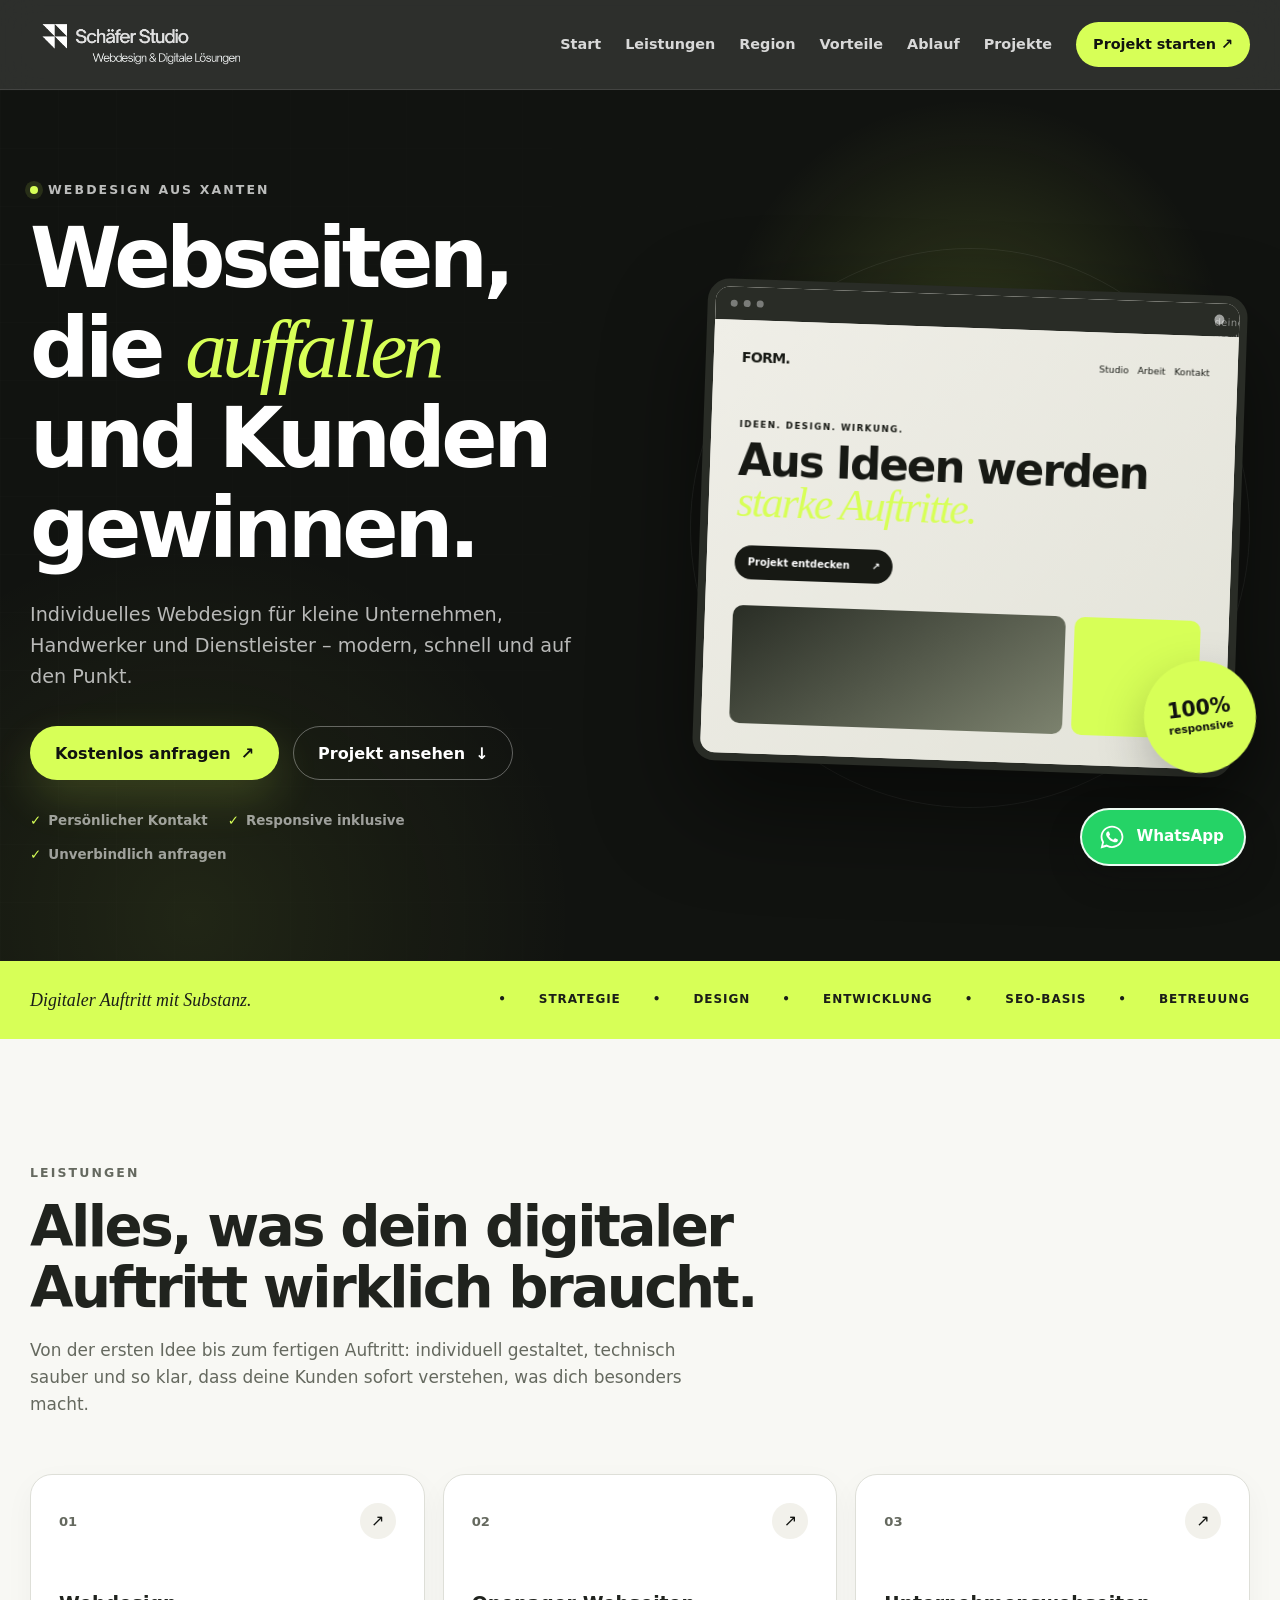
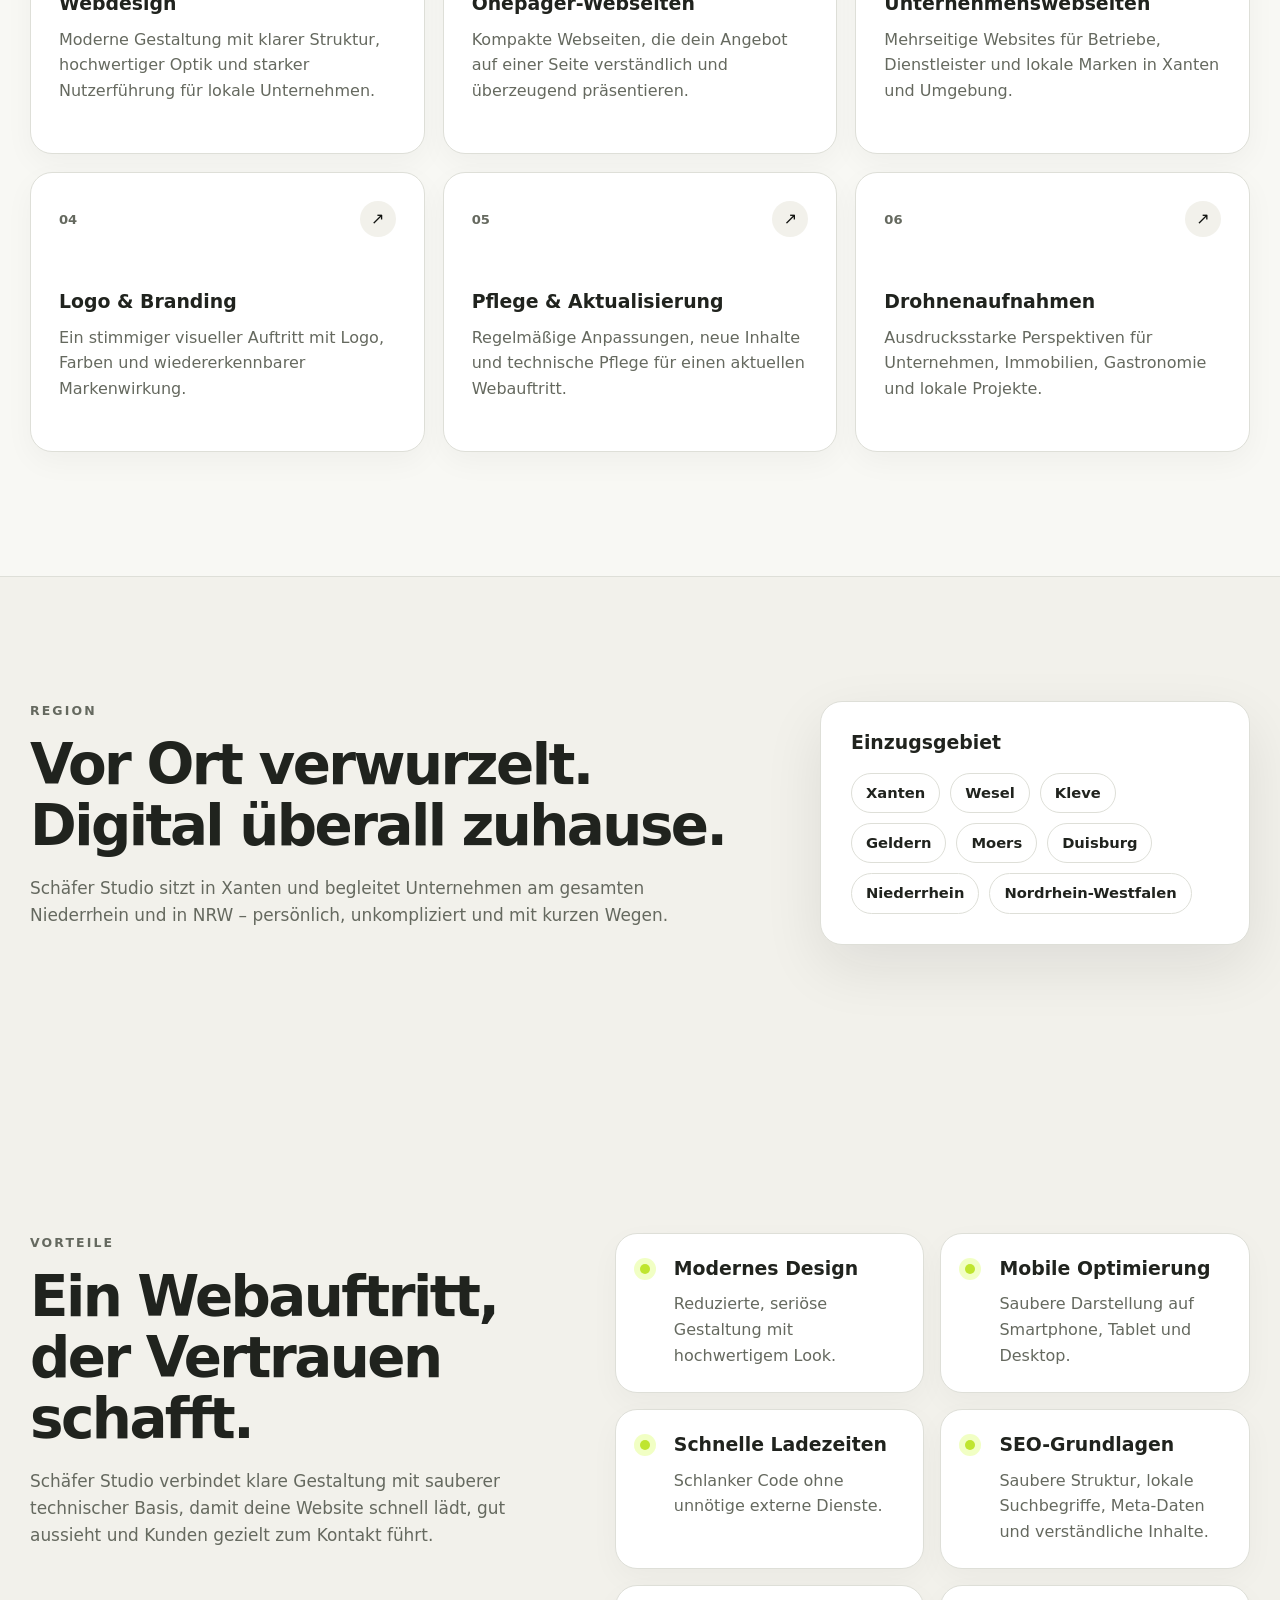
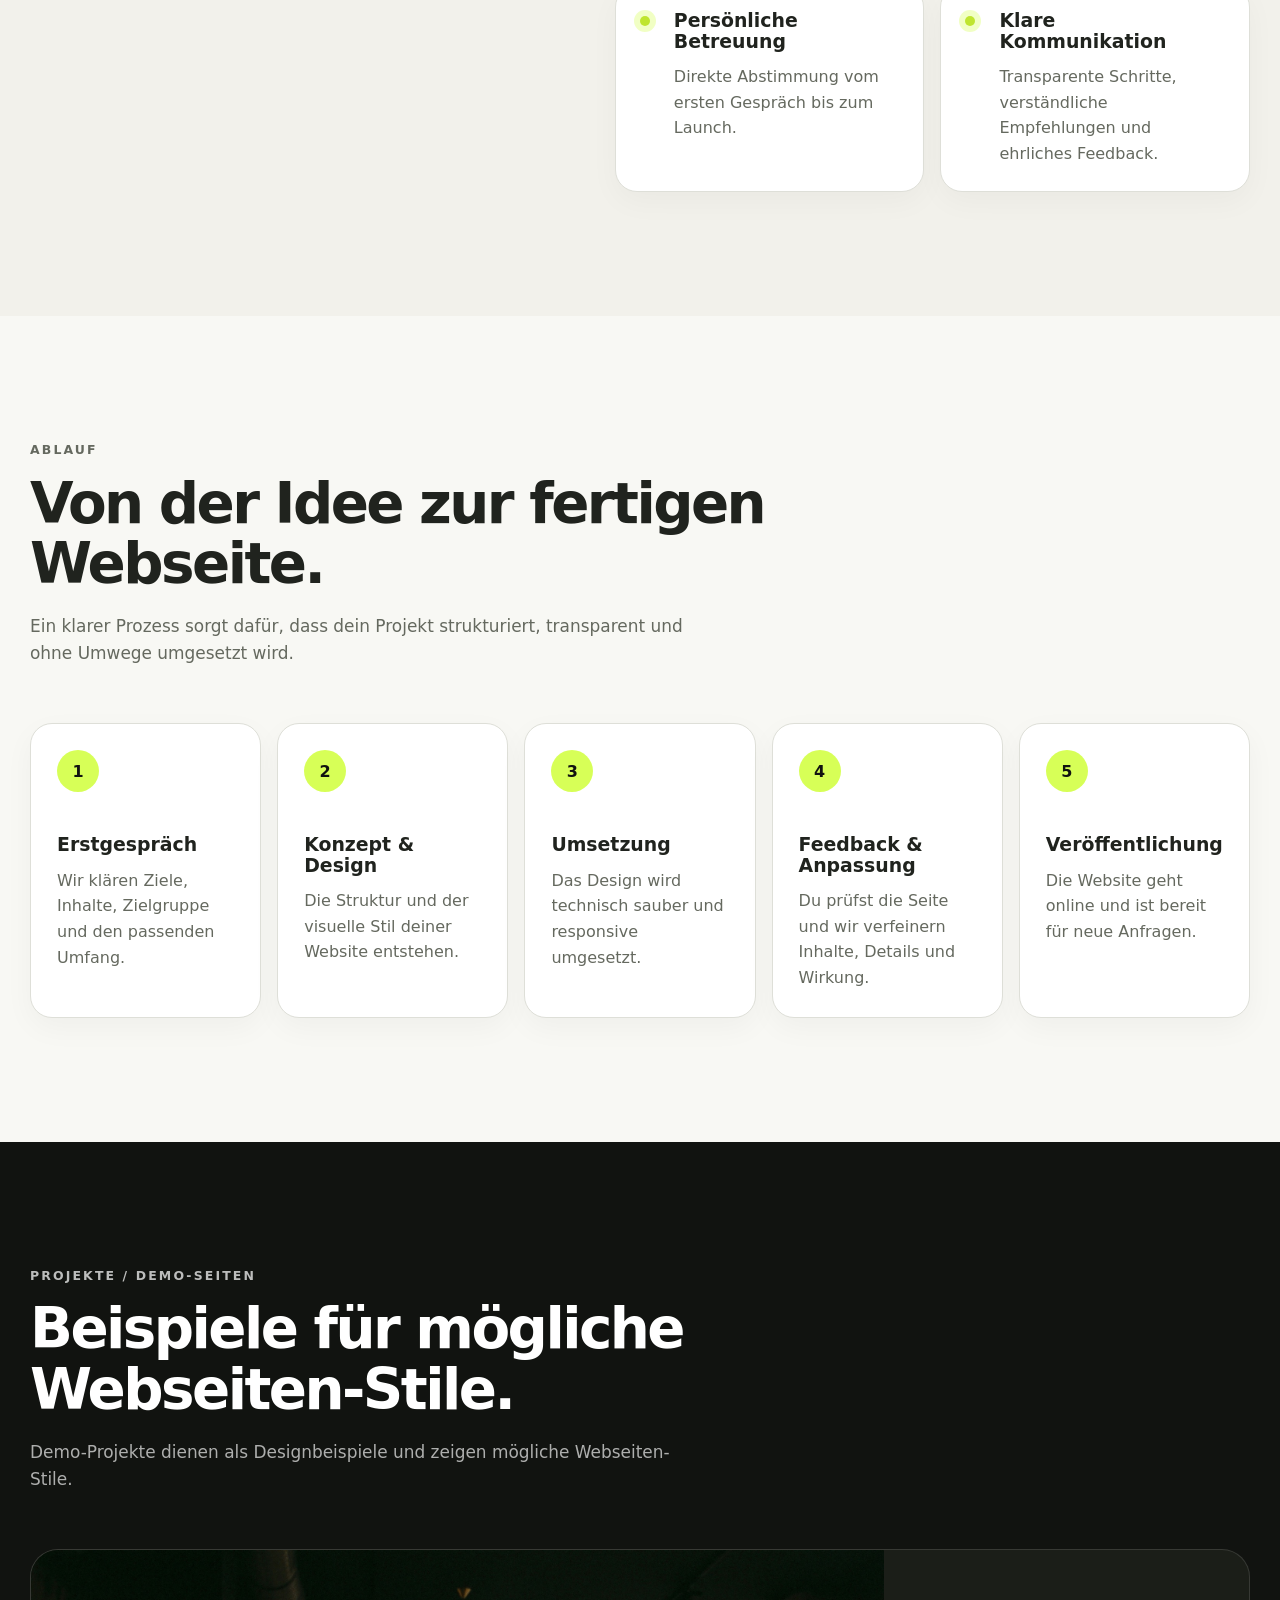
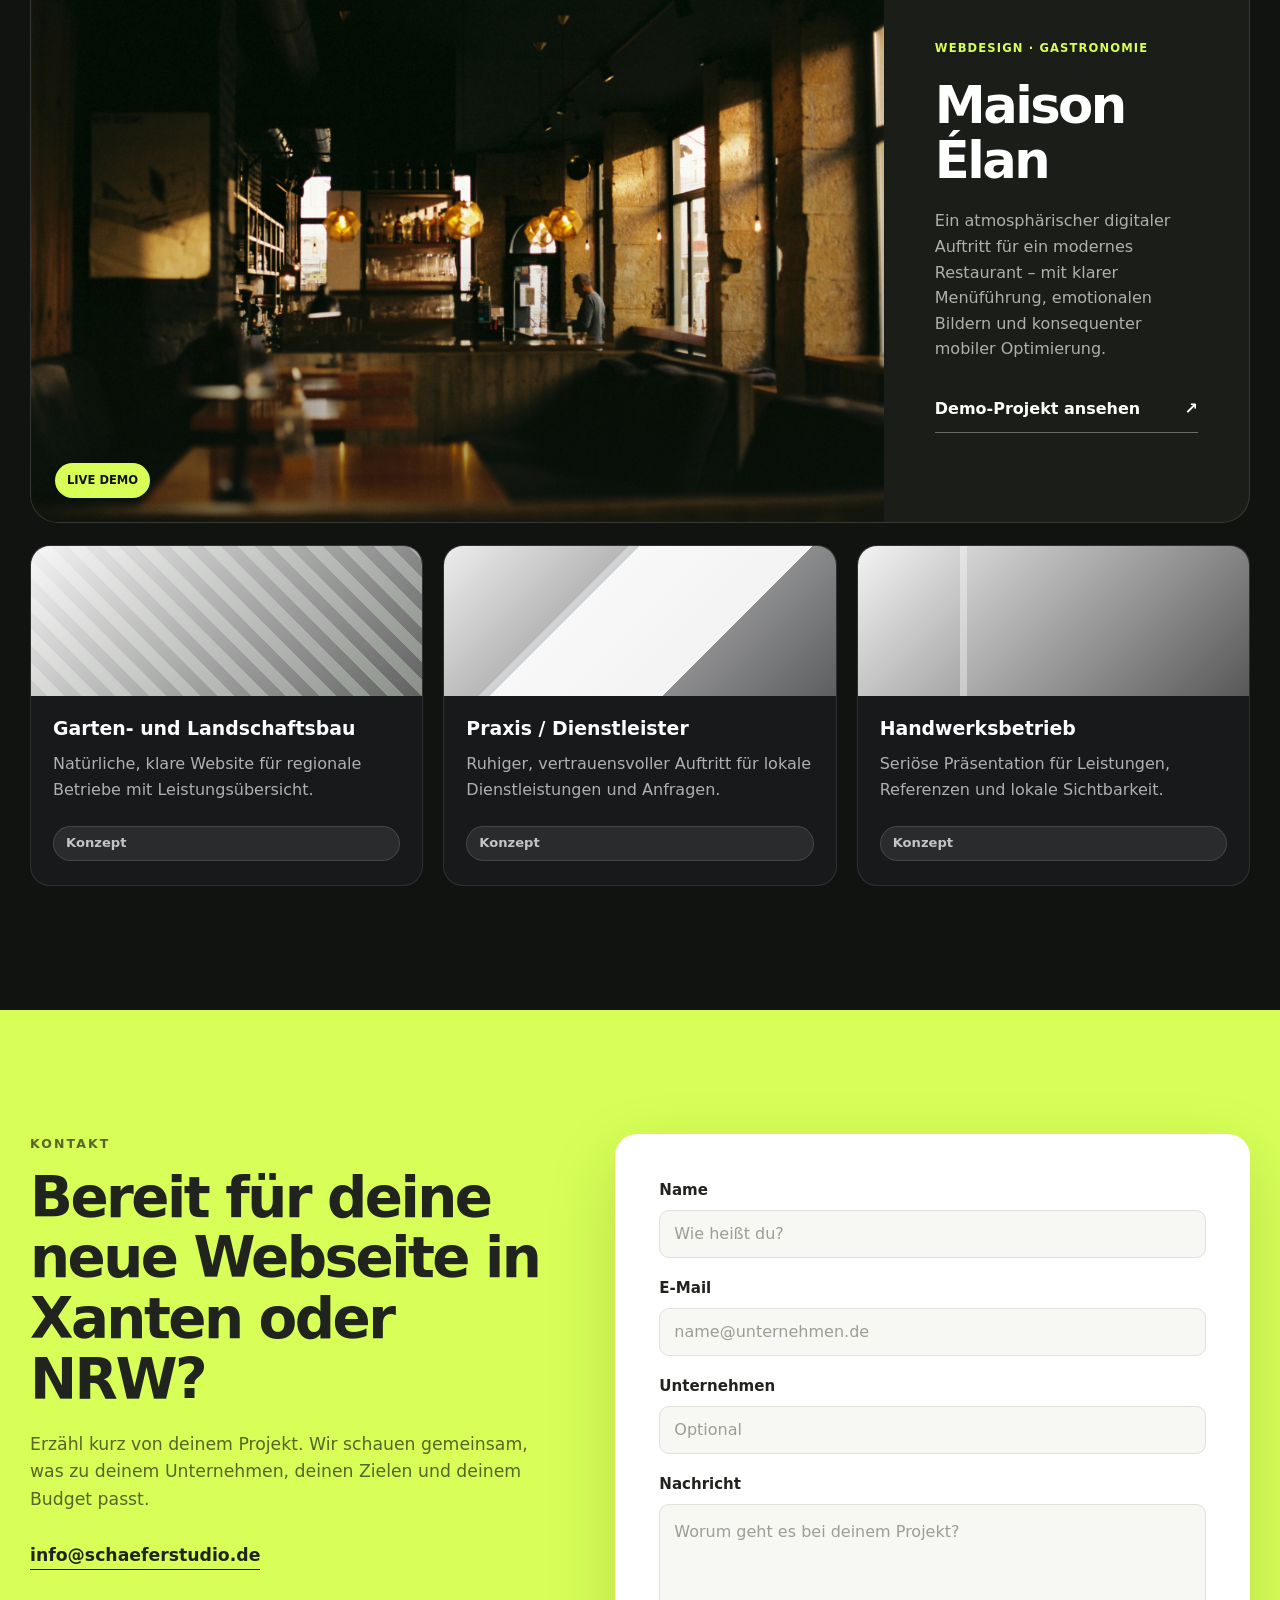
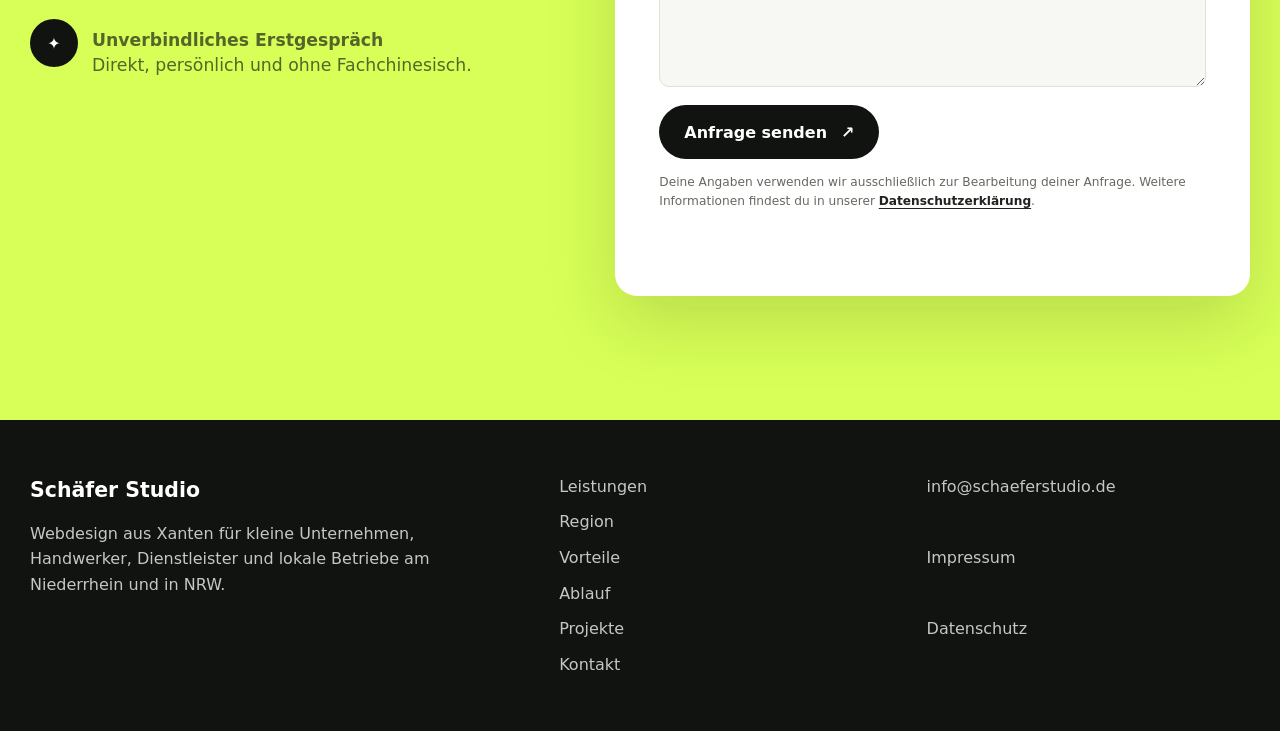
==== commit 6e0e2558: "Whatsapp button" ====
--- a/index.html
+++ b/index.html
@@ -27,6 +27,7 @@
       "image": "https://schaeferstudio.de/assets/logo-schaefer-studio-transparent.png",
       "description": "Webdesign in Xanten und NRW: moderne, schnelle Webseiten für kleine Unternehmen, Handwerker, Dienstleister, Restaurants und lokale Betriebe.",
       "email": "info@schaeferstudio.de",
+      "telephone": "+49 173 6861442",
       "priceRange": "€€",
       "address": {
         "@type": "PostalAddress",
@@ -424,6 +425,13 @@
     </div>
   </footer>
 
+  <a class="whatsapp-button" href="https://wa.me/491736861442?text=Hallo%20Sch%C3%A4fer%20Studio%2C%20ich%20interessiere%20mich%20f%C3%BCr%20eine%20Webseite." target="_blank" rel="noopener noreferrer" aria-label="Schäfer Studio über WhatsApp kontaktieren">
+    <svg viewBox="0 0 32 32" aria-hidden="true">
+      <path fill="currentColor" d="M16.01 3C8.84 3 3 8.72 3 15.75c0 2.25.6 4.45 1.74 6.37L3 29l7.05-1.8a13.2 13.2 0 0 0 5.95 1.4h.01C23.18 28.6 29 22.88 29 15.85 29 8.82 23.18 3 16.01 3Zm0 23.45h-.01a11 11 0 0 1-5.58-1.5l-.4-.24-4.18 1.07 1.12-4-.27-.41a10.38 10.38 0 0 1-1.63-5.62c0-5.84 4.91-10.6 10.95-10.6 2.93 0 5.67 1.12 7.73 3.15a10.4 10.4 0 0 1 3.21 7.55c0 5.85-4.91 10.6-10.94 10.6Zm6-7.94c-.33-.16-1.96-.95-2.27-1.06-.3-.1-.52-.16-.74.16-.22.33-.85 1.06-1.04 1.28-.2.22-.39.25-.72.09-.33-.17-1.4-.5-2.66-1.6a9.94 9.94 0 0 1-1.84-2.24c-.19-.32-.02-.5.15-.66.15-.15.33-.38.5-.57.16-.2.22-.33.33-.55.1-.21.05-.4-.03-.57-.08-.16-.74-1.74-1.01-2.39-.27-.64-.54-.55-.74-.56h-.63c-.22 0-.58.08-.88.4-.3.33-1.16 1.12-1.16 2.72 0 1.6 1.19 3.15 1.35 3.37.17.22 2.34 3.5 5.67 4.9.8.34 1.41.54 1.9.69.8.25 1.52.21 2.09.13.64-.1 1.96-.79 2.24-1.55.27-.77.27-1.42.19-1.55-.08-.14-.3-.22-.63-.38Z"/>
+    </svg>
+    <span>WhatsApp</span>
+  </a>
+
   <script src="script.js"></script>
 </body>
 </html>
--- a/style.css
+++ b/style.css
@@ -1778,6 +1778,46 @@
   min-width: 220px;
 }
 
+.whatsapp-button {
+  position: fixed;
+  right: clamp(18px, 3vw, 34px);
+  bottom: clamp(18px, 3vw, 34px);
+  z-index: 90;
+  display: inline-flex;
+  align-items: center;
+  gap: 10px;
+  min-height: 58px;
+  padding: 0 20px 0 16px;
+  color: #fff;
+  background: #25d366;
+  border: 2px solid rgba(255, 255, 255, 0.92);
+  border-radius: 999px;
+  box-shadow: 0 12px 32px rgba(15, 15, 16, 0.28);
+  font-size: 0.95rem;
+  font-weight: 800;
+  line-height: 1;
+  transition: transform 0.2s ease, background 0.2s ease, box-shadow 0.2s ease;
+}
+
+.whatsapp-button svg {
+  width: 28px;
+  height: 28px;
+  flex: 0 0 auto;
+}
+
+.whatsapp-button:hover,
+.whatsapp-button:focus-visible {
+  color: #fff;
+  background: #1fba59;
+  box-shadow: 0 16px 38px rgba(15, 15, 16, 0.34);
+  transform: translateY(-3px);
+}
+
+.whatsapp-button:focus-visible {
+  outline: 3px solid var(--color-black);
+  outline-offset: 3px;
+}
+
 @media (max-width: 1040px) {
   .hero-grid {
     grid-template-columns: 1fr;
@@ -1844,6 +1884,10 @@
 }
 
 @media (prefers-reduced-motion: reduce) {
+  .whatsapp-button {
+    transition: none;
+  }
+
   .trust-track {
     width: 100%;
     animation: none;
@@ -1861,6 +1905,25 @@
 }
 
 @media (max-width: 640px) {
+  .whatsapp-button {
+    width: 58px;
+    height: 58px;
+    min-height: 0;
+    padding: 0;
+    justify-content: center;
+  }
+
+  .whatsapp-button span {
+    position: absolute;
+    width: 1px;
+    height: 1px;
+    padding: 0;
+    overflow: hidden;
+    clip: rect(0, 0, 0, 0);
+    white-space: nowrap;
+    border: 0;
+  }
+
   h1 {
     font-size: clamp(2.85rem, 13vw, 4.2rem);
   }
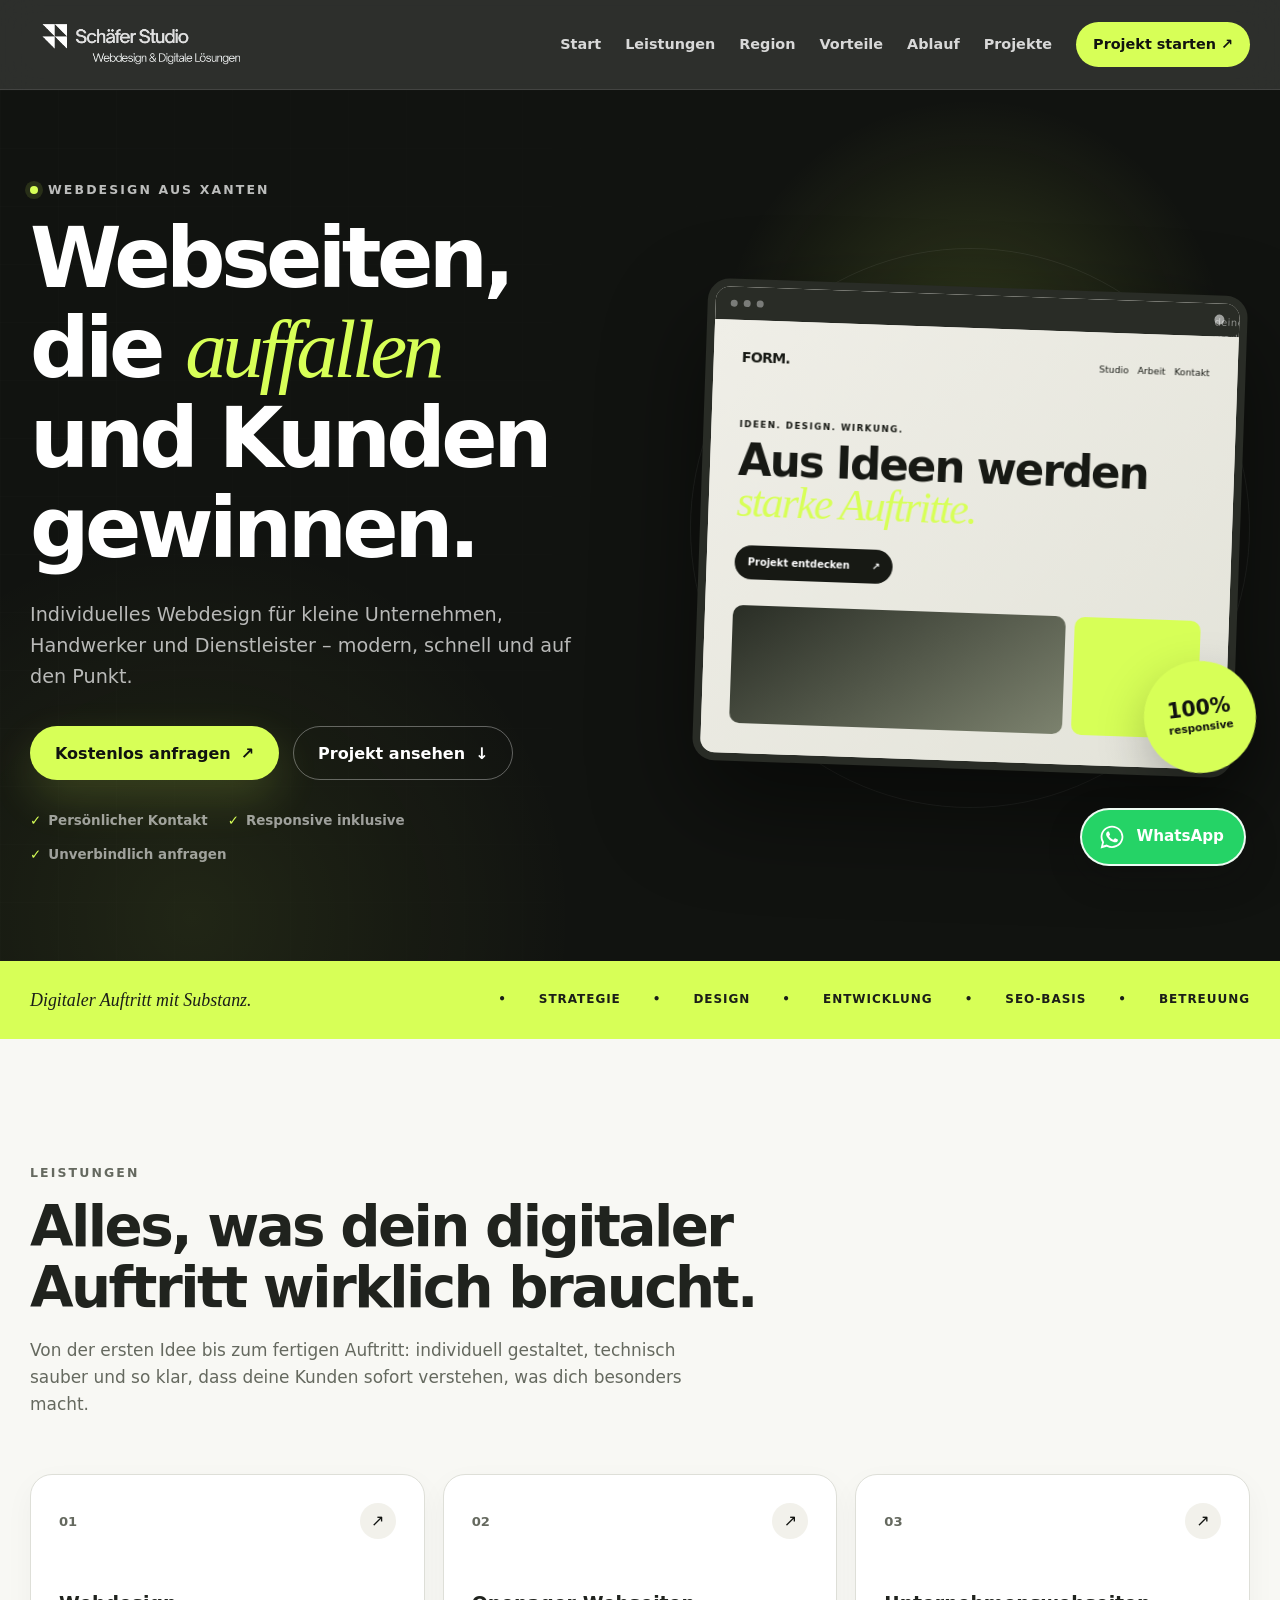
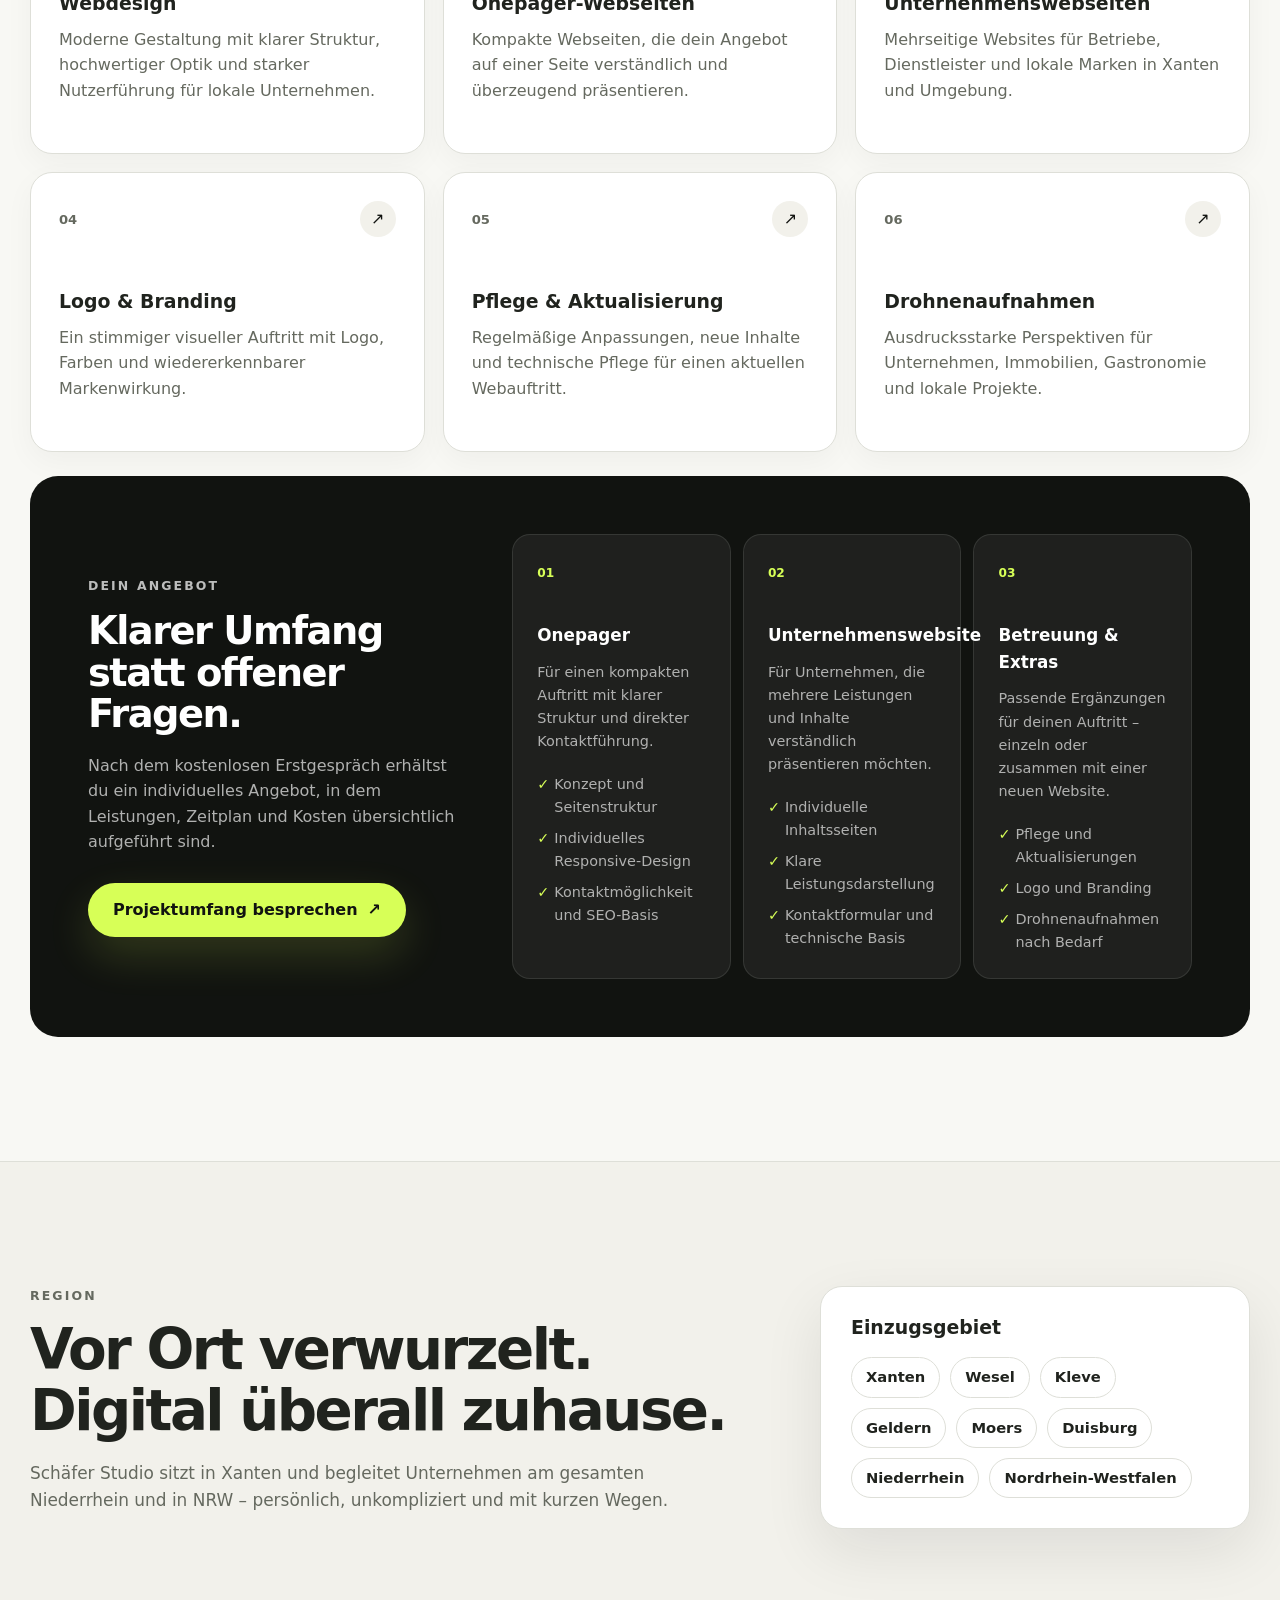
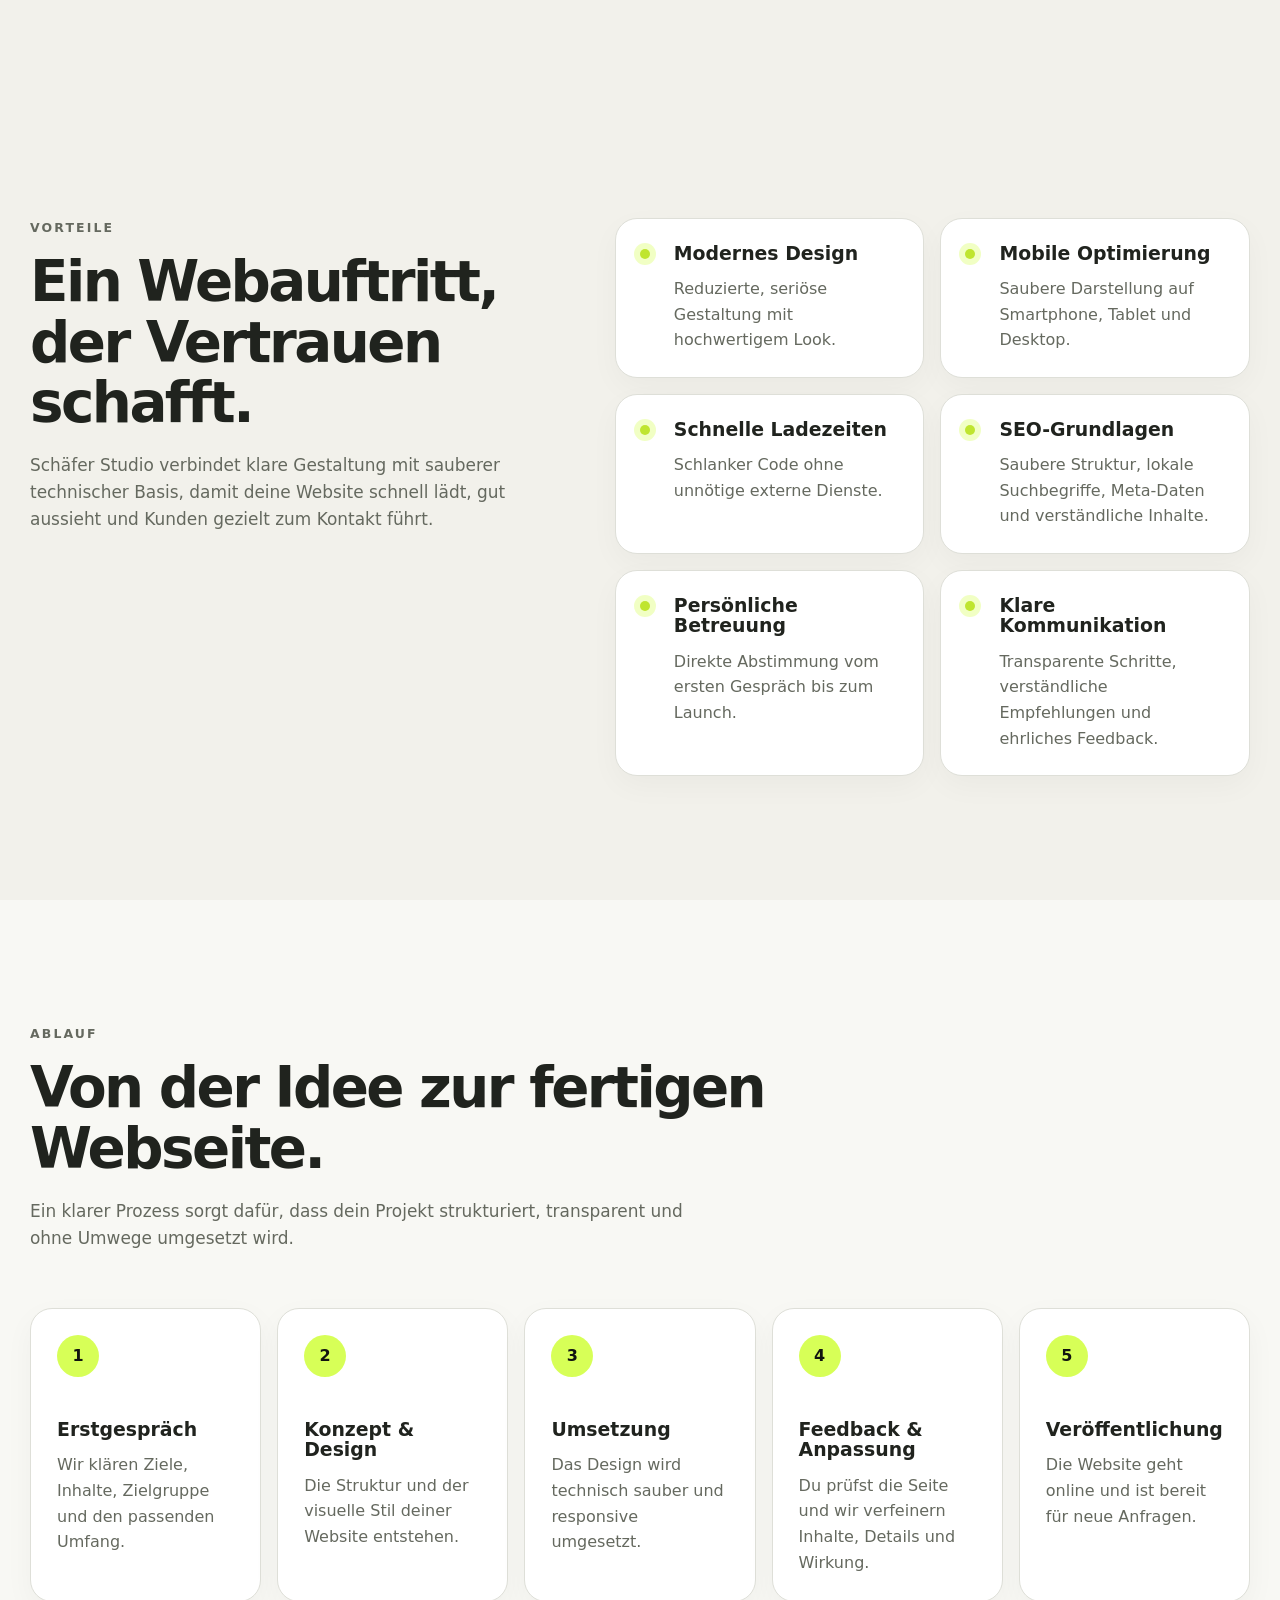
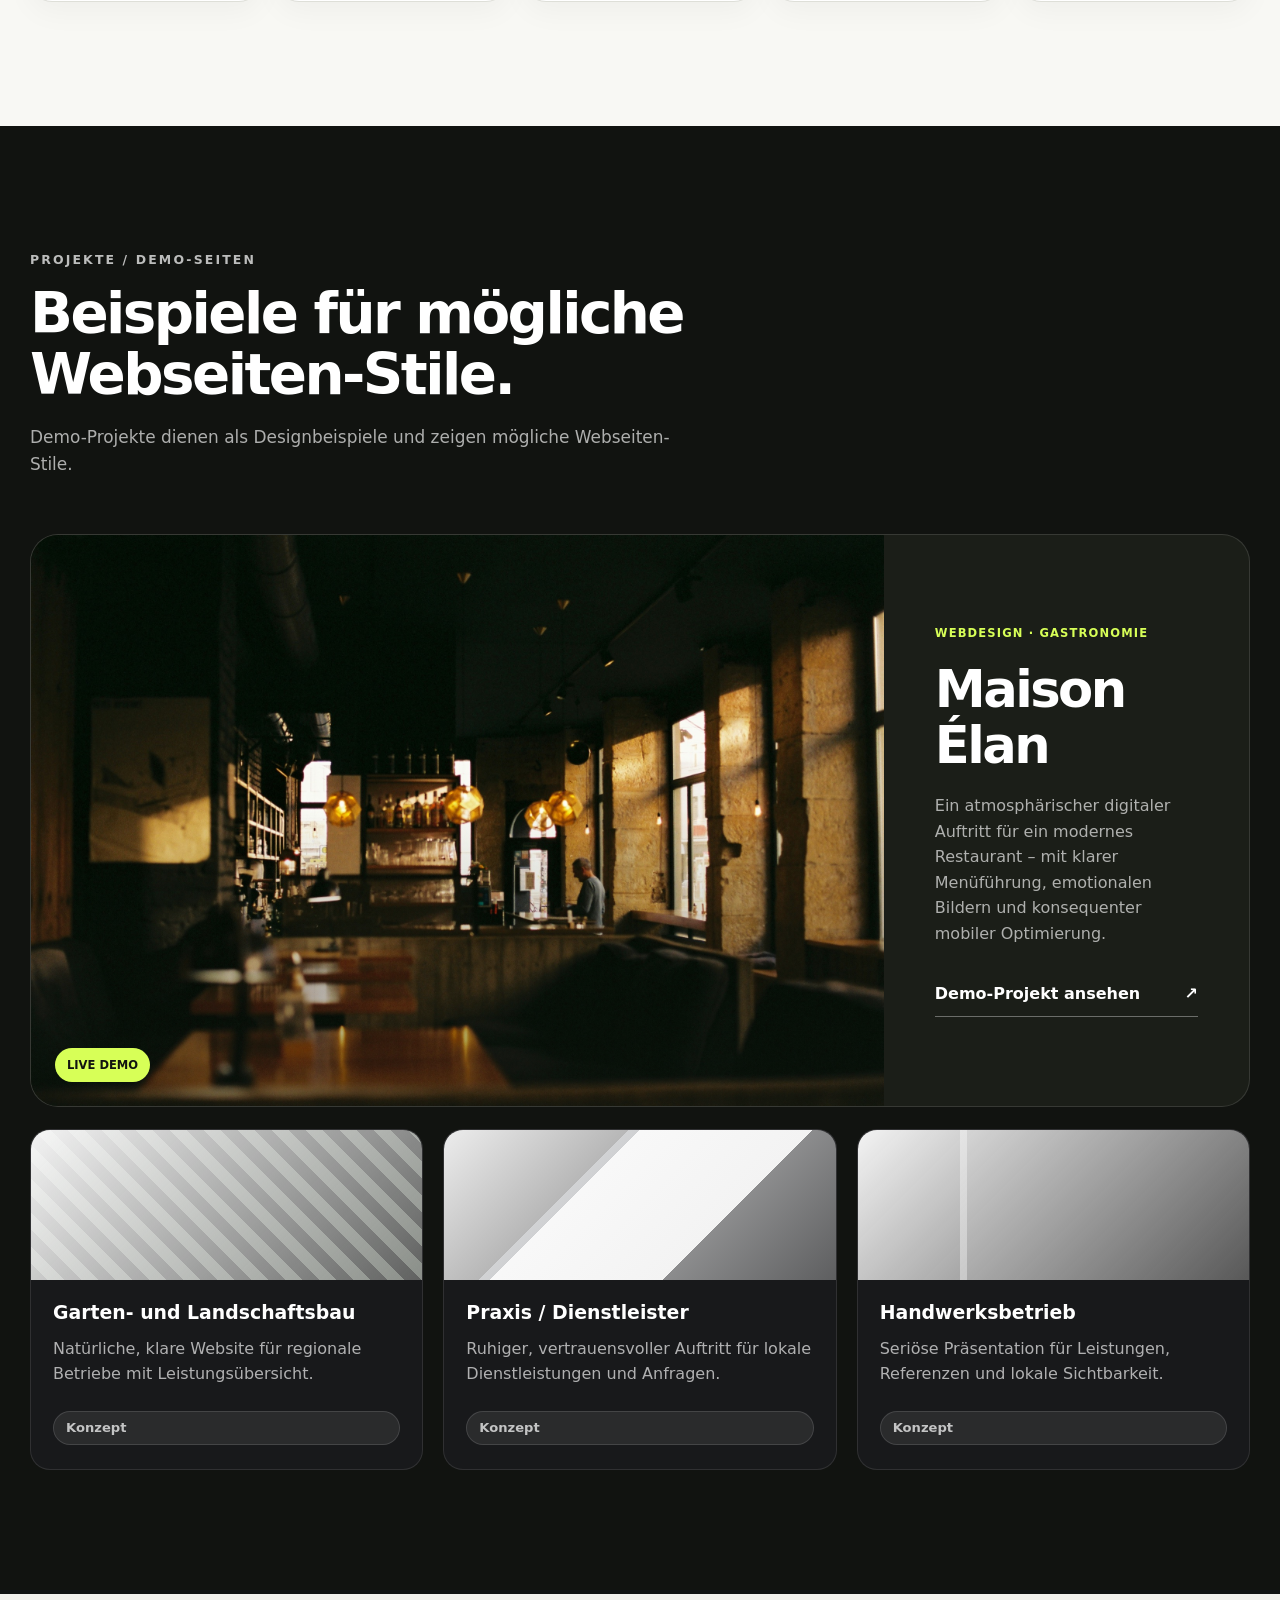
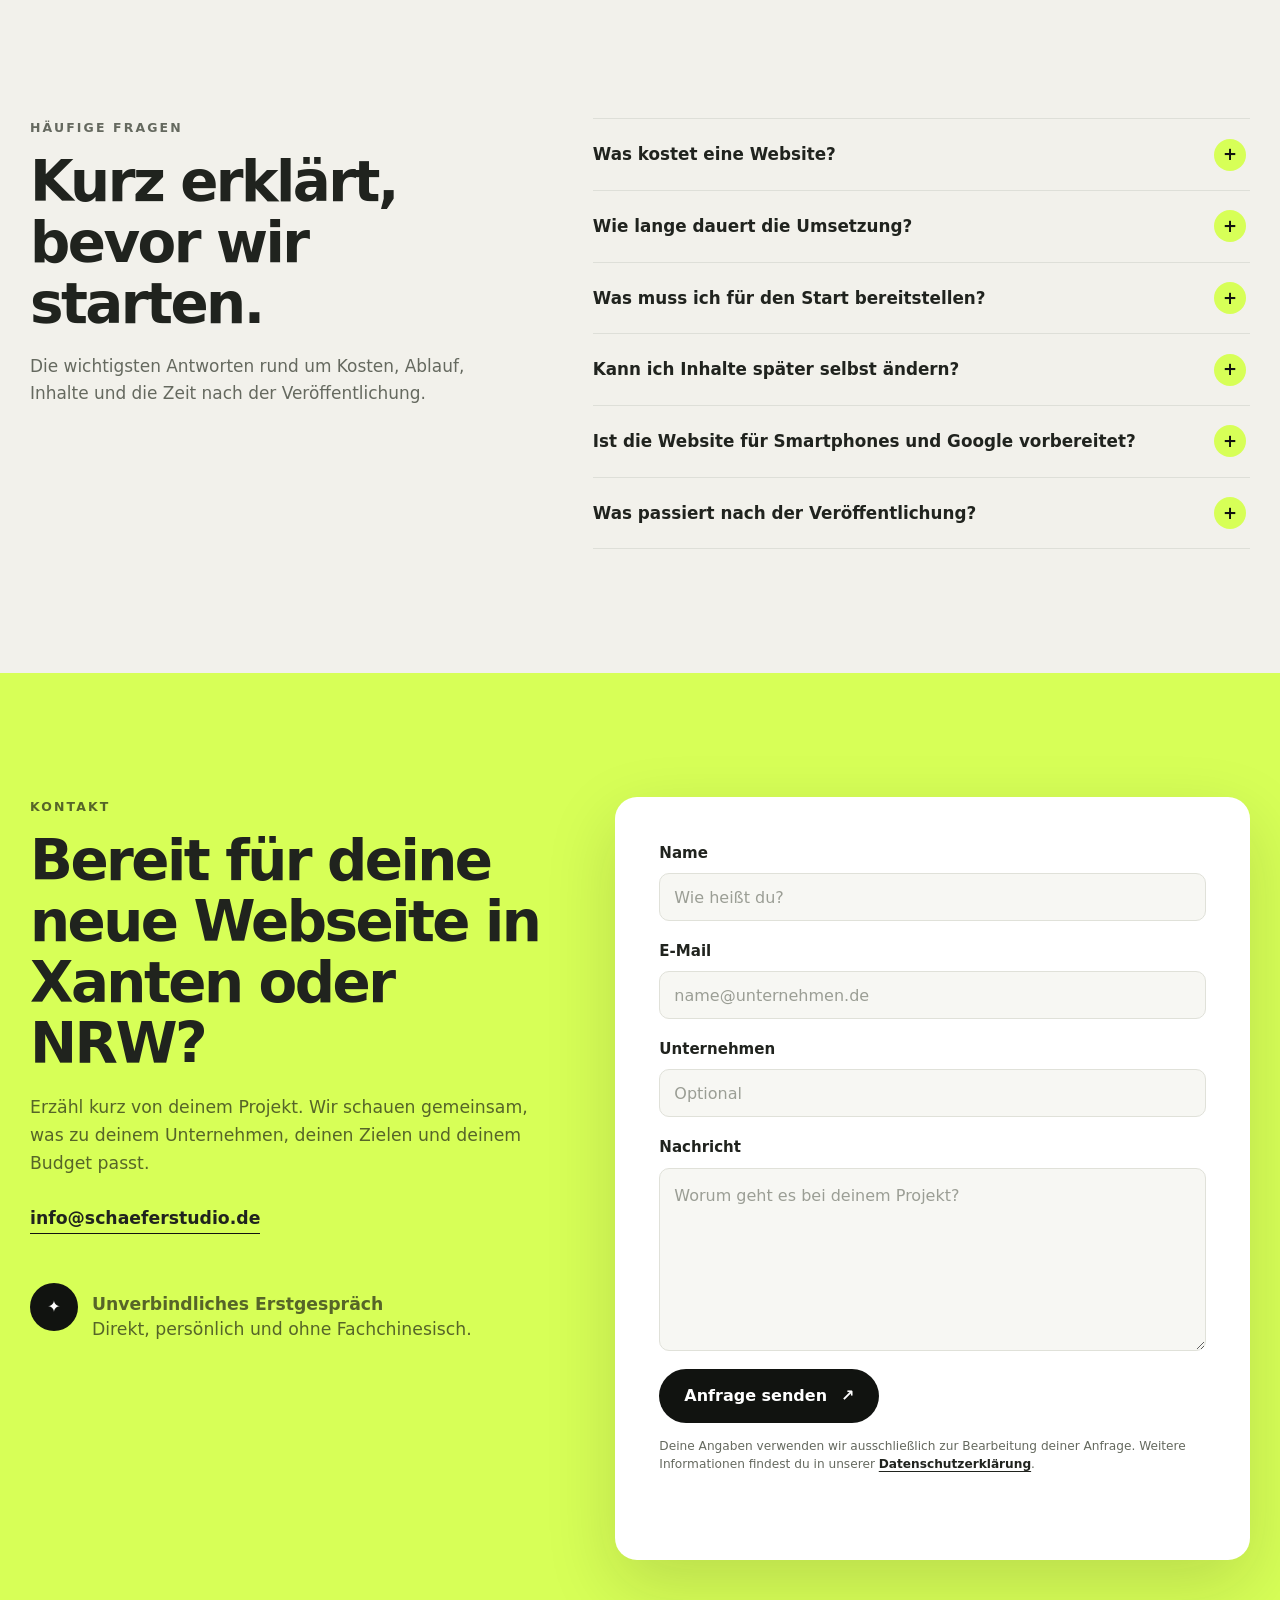
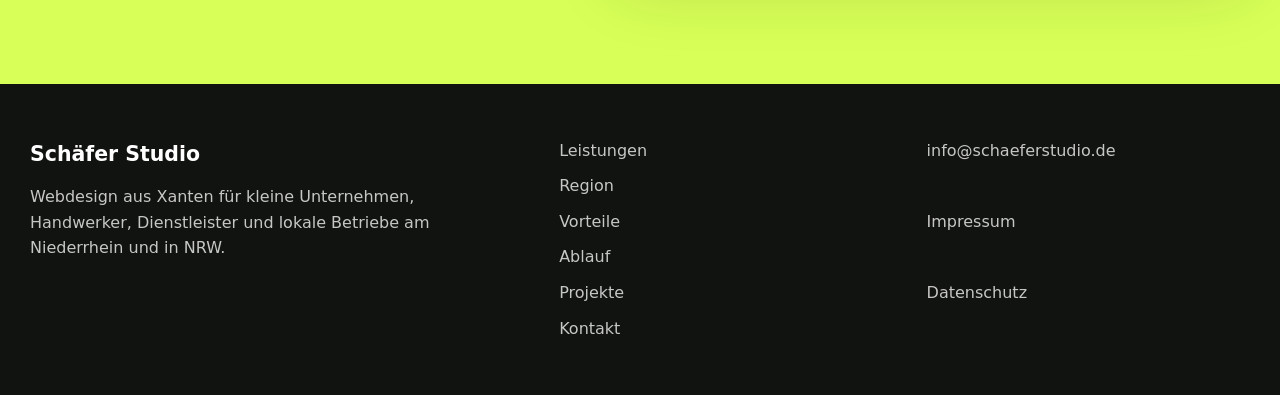
==== commit 36c2ccc0: "new" ====
--- a/index.html
+++ b/index.html
@@ -10,10 +10,18 @@
   <meta property="og:type" content="website">
   <meta property="og:locale" content="de_DE">
   <meta property="og:url" content="https://schaeferstudio.de/">
-  <meta property="og:title" content="Webdesign Xanten & NRW | Schäfer Studio">
+  <meta property="og:title" content="Webdesign Xanten &amp; NRW | Schäfer Studio">
   <meta property="og:description" content="Professionelle, schnelle und moderne Webseiten für kleine Unternehmen in Xanten, am Niederrhein und in NRW.">
-  <meta property="og:image" content="https://schaeferstudio.de/assets/logo-schaefer-studio-transparent.png">
-  <title>Webdesign Xanten & NRW | Schäfer Studio</title>
+  <meta property="og:image" content="https://schaeferstudio.de/assets/og-schaefer-studio.jpg">
+  <meta property="og:image:width" content="1200">
+  <meta property="og:image:height" content="630">
+  <meta property="og:image:type" content="image/jpeg">
+  <meta property="og:image:alt" content="Schäfer Studio – Webdesign aus Xanten">
+  <meta name="twitter:card" content="summary_large_image">
+  <meta name="twitter:title" content="Webdesign Xanten &amp; NRW | Schäfer Studio">
+  <meta name="twitter:description" content="Professionelle, schnelle und moderne Webseiten für kleine Unternehmen in Xanten, am Niederrhein und in NRW.">
+  <meta name="twitter:image" content="https://schaeferstudio.de/assets/og-schaefer-studio.jpg">
+  <title>Webdesign Xanten &amp; NRW | Schäfer Studio</title>
   <link rel="icon" href="assets/favicon-32.png" type="image/png" sizes="32x32">
   <link rel="stylesheet" href="style.css">
   <script type="application/ld+json">
@@ -192,6 +200,48 @@
             <p>Ausdrucksstarke Perspektiven für Unternehmen, Immobilien, Gastronomie und lokale Projekte.</p>
           </article>
         </div>
+
+        <div class="offer-overview reveal" aria-labelledby="angebot-title">
+          <div class="offer-intro">
+            <p class="eyebrow">Dein Angebot</p>
+            <h3 id="angebot-title">Klarer Umfang statt offener Fragen.</h3>
+            <p>Nach dem kostenlosen Erstgespräch erhältst du ein individuelles Angebot, in dem Leistungen, Zeitplan und Kosten übersichtlich aufgeführt sind.</p>
+            <a class="button button-accent" href="#kontakt">Projektumfang besprechen <span aria-hidden="true">↗</span></a>
+          </div>
+
+          <div class="offer-options">
+            <article>
+              <span>01</span>
+              <h4>Onepager</h4>
+              <p>Für einen kompakten Auftritt mit klarer Struktur und direkter Kontaktführung.</p>
+              <ul>
+                <li>Konzept und Seitenstruktur</li>
+                <li>Individuelles Responsive-Design</li>
+                <li>Kontaktmöglichkeit und SEO-Basis</li>
+              </ul>
+            </article>
+            <article>
+              <span>02</span>
+              <h4>Unternehmenswebsite</h4>
+              <p>Für Unternehmen, die mehrere Leistungen und Inhalte verständlich präsentieren möchten.</p>
+              <ul>
+                <li>Individuelle Inhaltsseiten</li>
+                <li>Klare Leistungsdarstellung</li>
+                <li>Kontaktformular und technische Basis</li>
+              </ul>
+            </article>
+            <article>
+              <span>03</span>
+              <h4>Betreuung &amp; Extras</h4>
+              <p>Passende Ergänzungen für deinen Auftritt – einzeln oder zusammen mit einer neuen Website.</p>
+              <ul>
+                <li>Pflege und Aktualisierungen</li>
+                <li>Logo und Branding</li>
+                <li>Drohnenaufnahmen nach Bedarf</li>
+              </ul>
+            </article>
+          </div>
+        </div>
       </div>
     </section>
 
@@ -360,6 +410,44 @@
       </div>
     </section>
 
+    <!-- Häufige Fragen vor der Kontaktaufnahme -->
+    <section class="section faq-section" id="faq" aria-labelledby="faq-title">
+      <div class="container faq-layout">
+        <div class="section-heading reveal">
+          <p class="eyebrow dark">Häufige Fragen</p>
+          <h2 id="faq-title">Kurz erklärt, bevor wir starten.</h2>
+          <p>Die wichtigsten Antworten rund um Kosten, Ablauf, Inhalte und die Zeit nach der Veröffentlichung.</p>
+        </div>
+
+        <div class="faq-list reveal">
+          <details>
+            <summary>Was kostet eine Website?</summary>
+            <p>Der Preis richtet sich nach Umfang, Funktionen und vorhandenen Inhalten. Nach dem kostenlosen Erstgespräch erhältst du ein transparentes Angebot mit allen vereinbarten Leistungen und Kosten.</p>
+          </details>
+          <details>
+            <summary>Wie lange dauert die Umsetzung?</summary>
+            <p>Das hängt vom Projektumfang und davon ab, wie schnell Texte, Bilder und Rückmeldungen verfügbar sind. Vor dem Start stimmen wir einen realistischen Zeitplan mit klaren Schritten ab.</p>
+          </details>
+          <details>
+            <summary>Was muss ich für den Start bereitstellen?</summary>
+            <p>Hilfreich sind Informationen zu deinem Unternehmen, deinen Leistungen und deiner Zielgruppe sowie vorhandene Logos, Texte oder Bilder. Gemeinsam klären wir, was bereits da ist und was noch benötigt wird.</p>
+          </details>
+          <details>
+            <summary>Kann ich Inhalte später selbst ändern?</summary>
+            <p>Wenn du Inhalte selbst pflegen möchtest, berücksichtigen wir das bei der technischen Lösung. Welche Möglichkeit am besten passt, klären wir vor Projektbeginn.</p>
+          </details>
+          <details>
+            <summary>Ist die Website für Smartphones und Google vorbereitet?</summary>
+            <p>Ja. Eine saubere mobile Darstellung und grundlegende technische SEO-Maßnahmen gehören zur Umsetzung. Weiterführende SEO-Maßnahmen können passend zum Projekt besprochen werden.</p>
+          </details>
+          <details>
+            <summary>Was passiert nach der Veröffentlichung?</summary>
+            <p>Auf Wunsch übernimmt Schäfer Studio auch spätere Anpassungen, neue Inhalte und die laufende Pflege deiner Website.</p>
+          </details>
+        </div>
+      </div>
+    </section>
+
     <!-- Kontaktformular mit Netlify Forms und unsichtbarem Honeypot-Spamschutz -->
     <section class="section contact-section" id="kontakt" aria-labelledby="kontakt-title">
       <div class="container contact-grid">
--- a/style.css
+++ b/style.css
@@ -1584,6 +1584,89 @@
   transform: rotate(10deg);
 }
 
+.offer-overview {
+  display: grid;
+  grid-template-columns: minmax(260px, 0.72fr) minmax(0, 1.28fr);
+  gap: 42px;
+  padding: clamp(30px, 5vw, 58px);
+  margin-top: 24px;
+  color: var(--color-white);
+  background: var(--color-black);
+  border-radius: 28px;
+}
+
+.offer-intro {
+  align-self: center;
+}
+
+.offer-intro h3 {
+  max-width: 390px;
+  font-size: clamp(1.8rem, 3vw, 2.8rem);
+  letter-spacing: -0.04em;
+}
+
+.offer-intro > p:not(.eyebrow) {
+  margin: 18px 0 28px;
+  color: rgba(255, 255, 255, 0.67);
+}
+
+.offer-options {
+  display: grid;
+  grid-template-columns: repeat(3, minmax(0, 1fr));
+  gap: 12px;
+}
+
+.offer-options article {
+  padding: 24px;
+  background: rgba(255, 255, 255, 0.06);
+  border: 1px solid rgba(255, 255, 255, 0.1);
+  border-radius: 18px;
+}
+
+.offer-options article > span {
+  display: inline-flex;
+  margin-bottom: 38px;
+  color: var(--color-accent);
+  font-size: 0.76rem;
+  font-weight: 850;
+}
+
+.offer-options h4 {
+  margin: 0;
+  font-size: 1.05rem;
+}
+
+.offer-options p,
+.offer-options li {
+  color: rgba(255, 255, 255, 0.65);
+  font-size: 0.9rem;
+}
+
+.offer-options p {
+  margin: 12px 0 20px;
+}
+
+.offer-options ul {
+  display: grid;
+  gap: 8px;
+  padding: 0;
+  margin: 0;
+  list-style: none;
+}
+
+.offer-options li {
+  position: relative;
+  padding-left: 17px;
+}
+
+.offer-options li::before {
+  position: absolute;
+  top: 0;
+  left: 0;
+  color: var(--color-accent);
+  content: "✓";
+}
+
 .section-muted,
 .local-section {
   background: var(--color-soft);
@@ -1617,6 +1700,74 @@
 
 .section-dark {
   background: #111310;
+}
+
+.faq-section {
+  background: var(--color-soft);
+}
+
+.faq-layout {
+  display: grid;
+  grid-template-columns: minmax(280px, 0.72fr) minmax(0, 1fr);
+  align-items: start;
+  gap: clamp(44px, 7vw, 92px);
+}
+
+.faq-layout .section-heading {
+  margin-bottom: 0;
+}
+
+.faq-list {
+  border-top: 1px solid var(--color-line);
+}
+
+.faq-list details {
+  border-bottom: 1px solid var(--color-line);
+}
+
+.faq-list summary {
+  position: relative;
+  padding: 24px 52px 24px 0;
+  font-size: 1.05rem;
+  font-weight: 800;
+  line-height: 1.35;
+  cursor: pointer;
+  list-style: none;
+}
+
+.faq-list summary::-webkit-details-marker {
+  display: none;
+}
+
+.faq-list summary::after {
+  position: absolute;
+  top: 50%;
+  right: 4px;
+  display: grid;
+  place-items: center;
+  width: 32px;
+  height: 32px;
+  color: var(--color-black);
+  background: var(--color-accent);
+  border-radius: 50%;
+  content: "+";
+  transform: translateY(-50%);
+}
+
+.faq-list details[open] summary::after {
+  content: "–";
+}
+
+.faq-list summary:focus-visible {
+  outline: 3px solid rgba(191, 229, 47, 0.55);
+  outline-offset: 4px;
+}
+
+.faq-list details p {
+  max-width: 720px;
+  padding: 0 52px 24px 0;
+  margin: 0;
+  color: var(--color-muted);
 }
 
 .featured-project {
@@ -1841,6 +1992,10 @@
   .featured-project-media {
     min-height: 430px;
   }
+
+  .offer-overview {
+    grid-template-columns: 1fr;
+  }
 }
 
 @media (max-width: 820px) {
@@ -1880,6 +2035,11 @@
 
   .project-grid-secondary {
     grid-template-columns: repeat(2, minmax(0, 1fr));
+  }
+
+  .offer-options,
+  .faq-layout {
+    grid-template-columns: 1fr;
   }
 }
 
@@ -1982,4 +2142,17 @@
   .project-grid-secondary {
     grid-template-columns: 1fr;
   }
-}
+
+  .offer-overview {
+    padding: 24px;
+    border-radius: 22px;
+  }
+
+  .offer-options {
+    gap: 10px;
+  }
+
+  .offer-options article > span {
+    margin-bottom: 24px;
+  }
+}
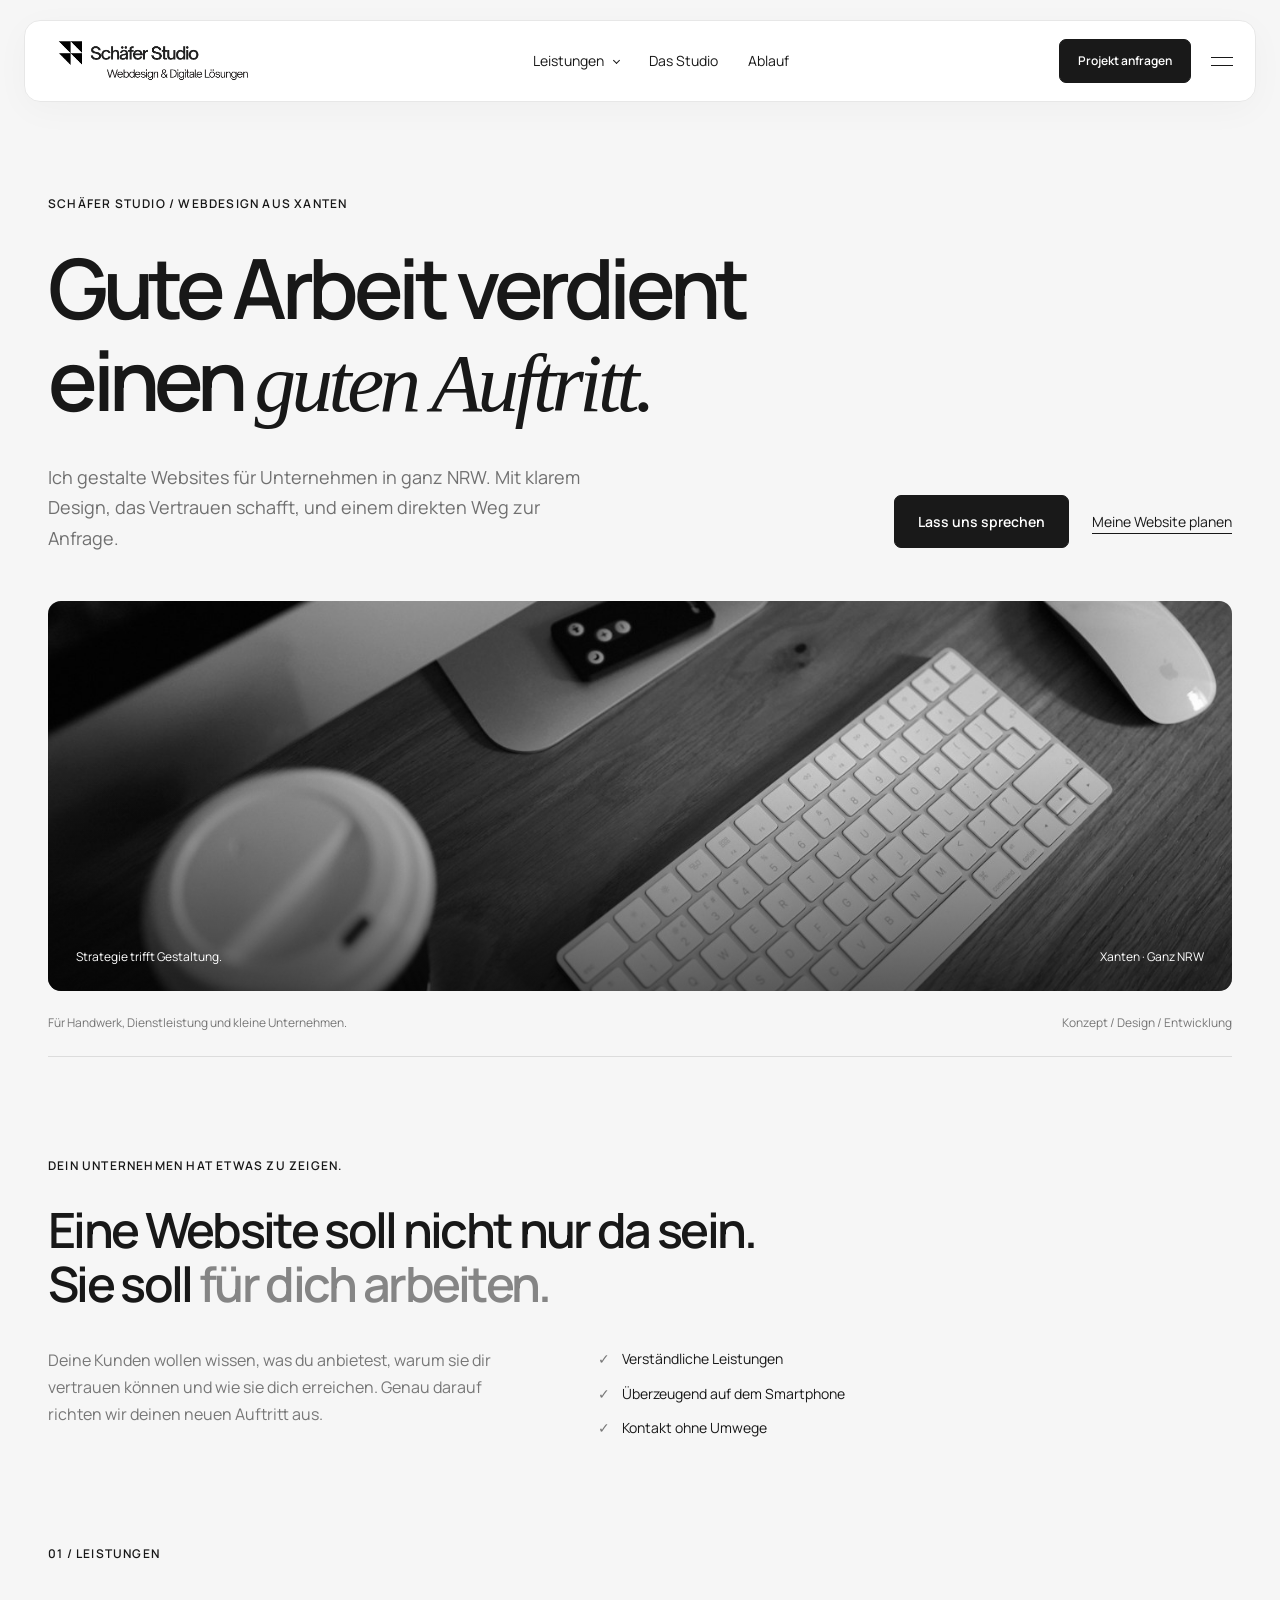
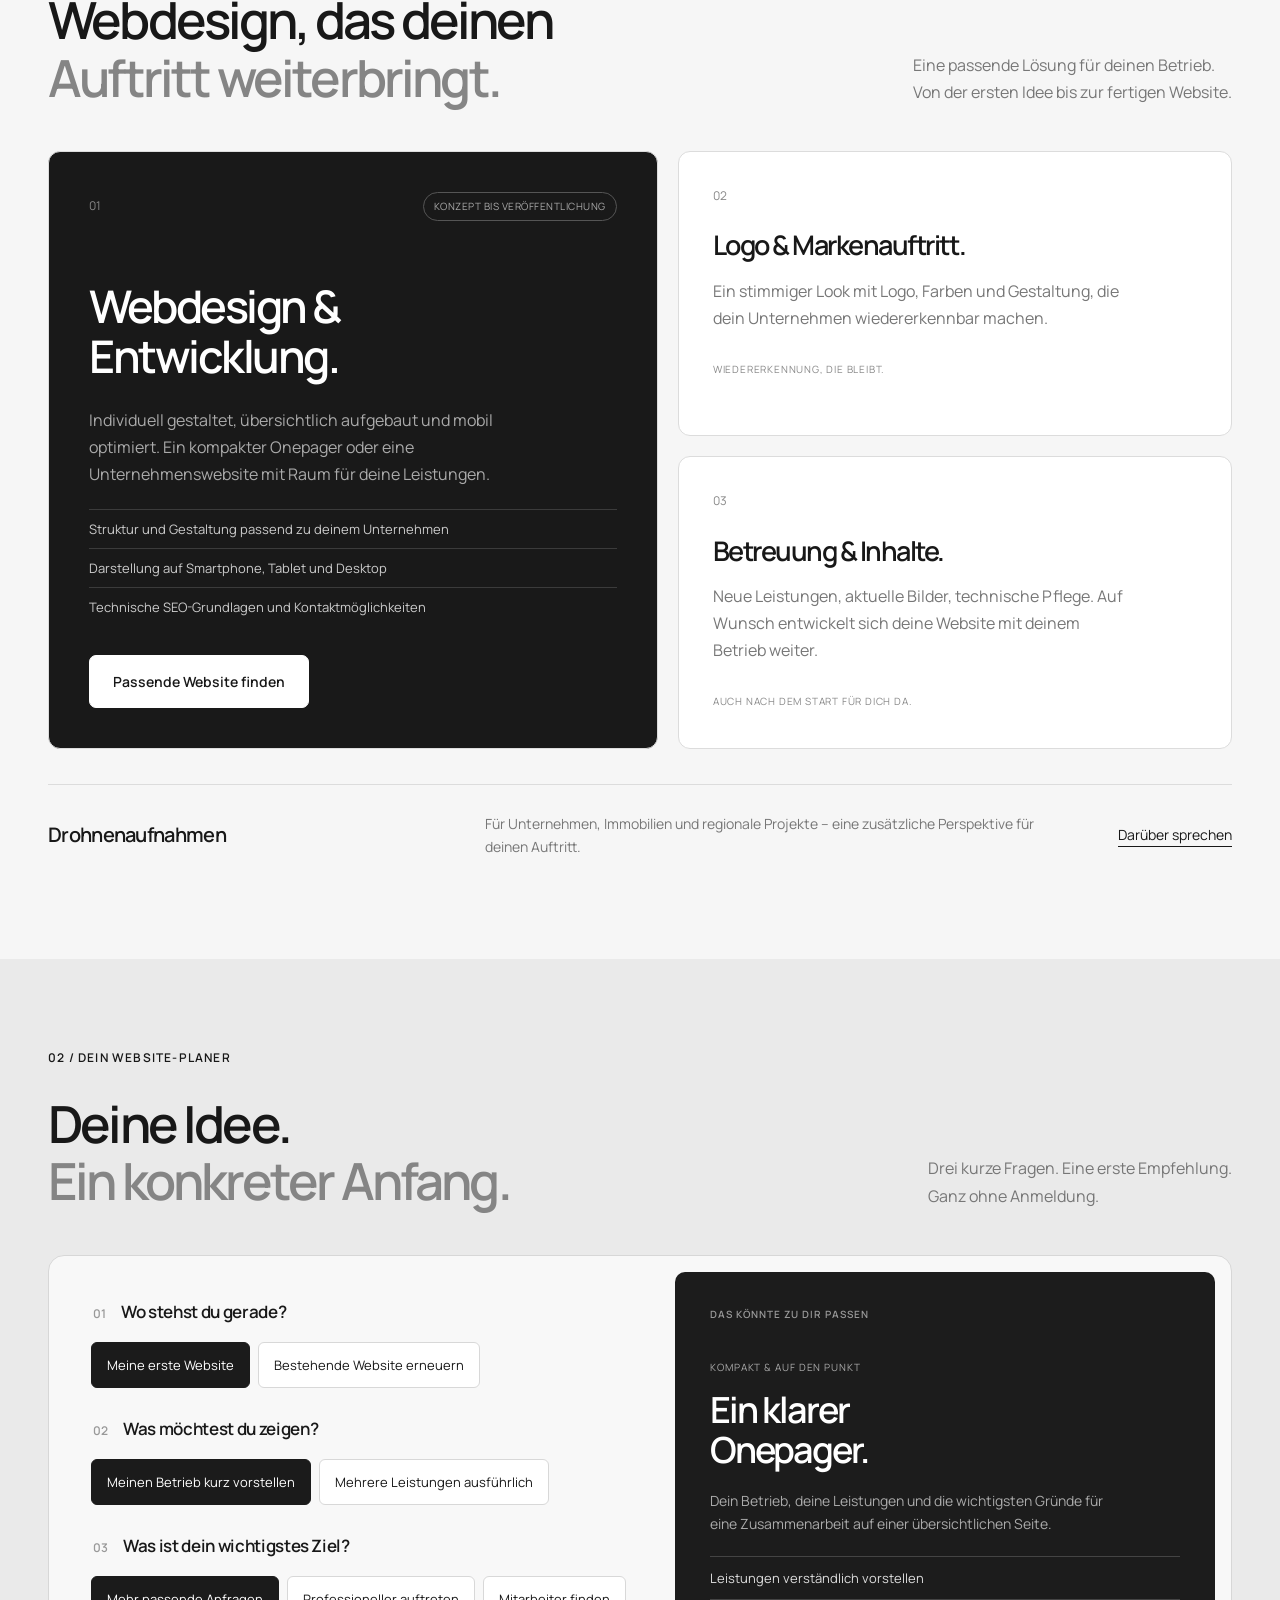
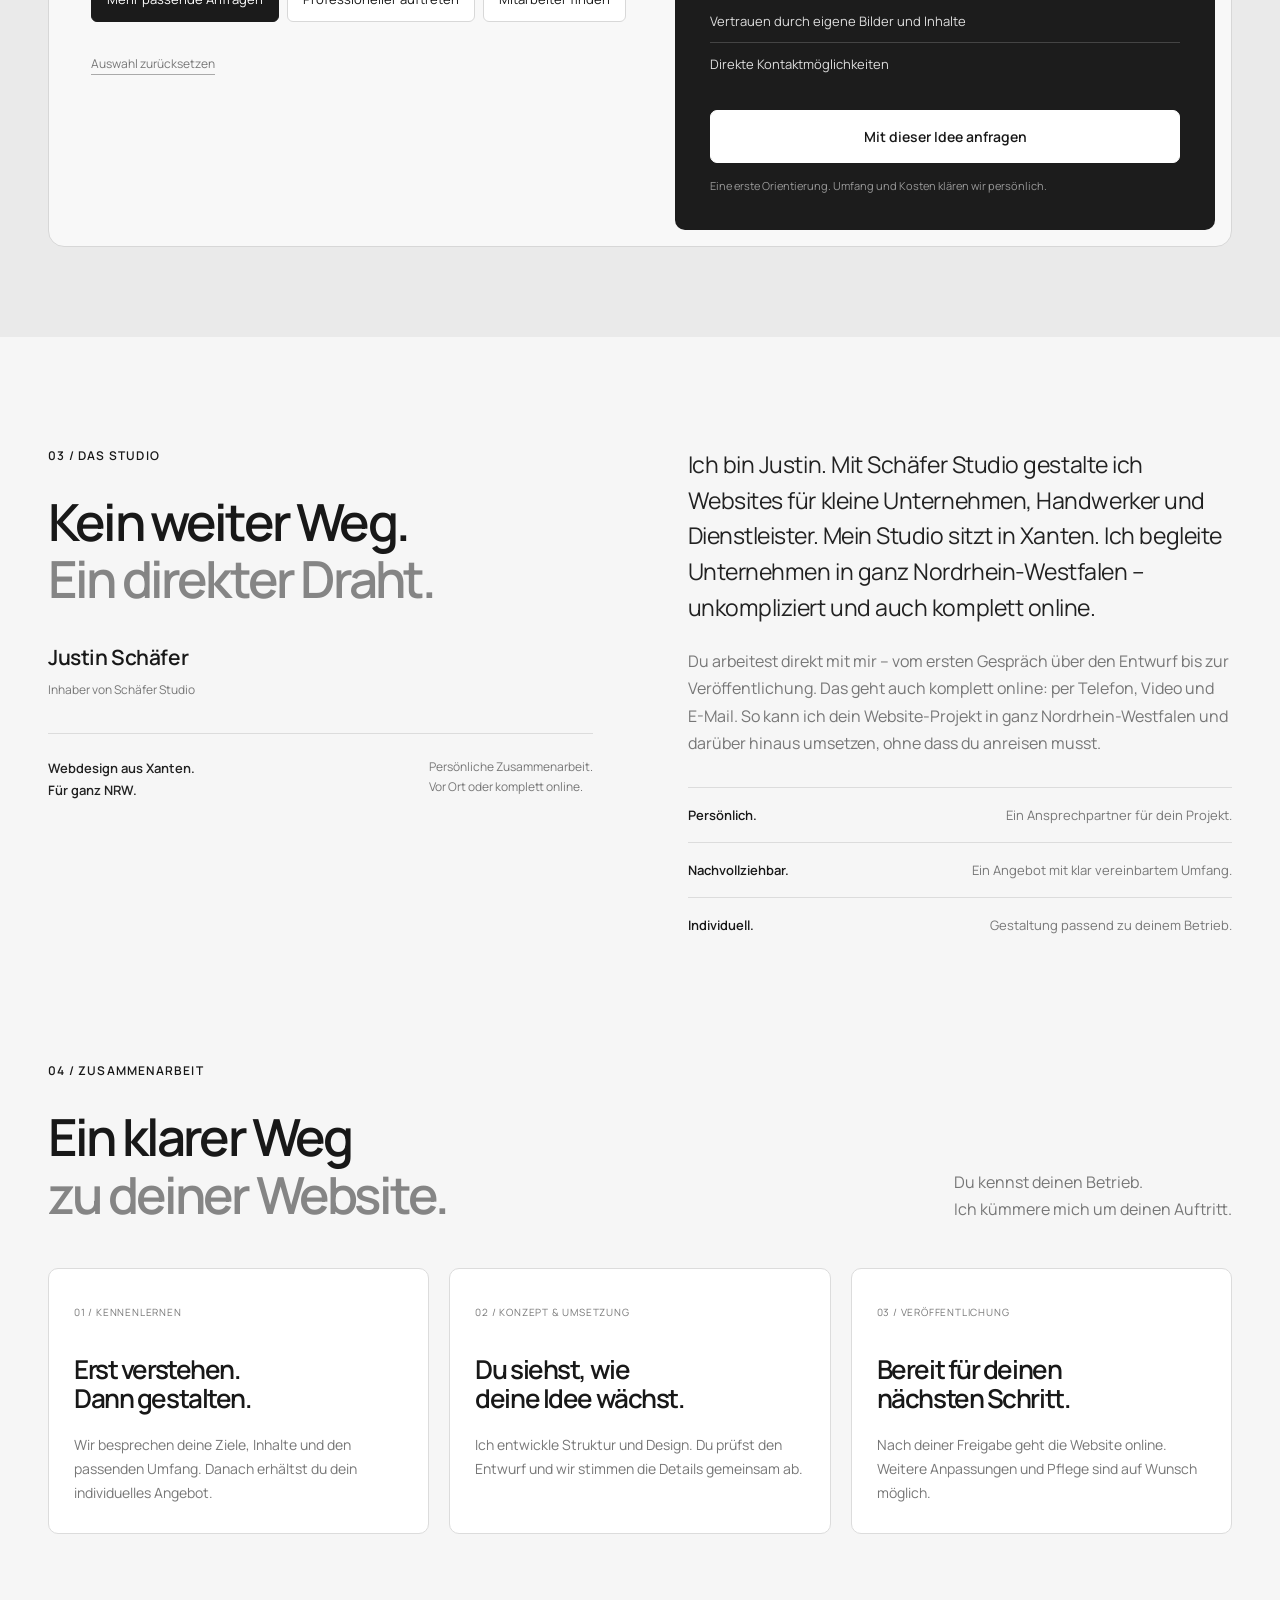
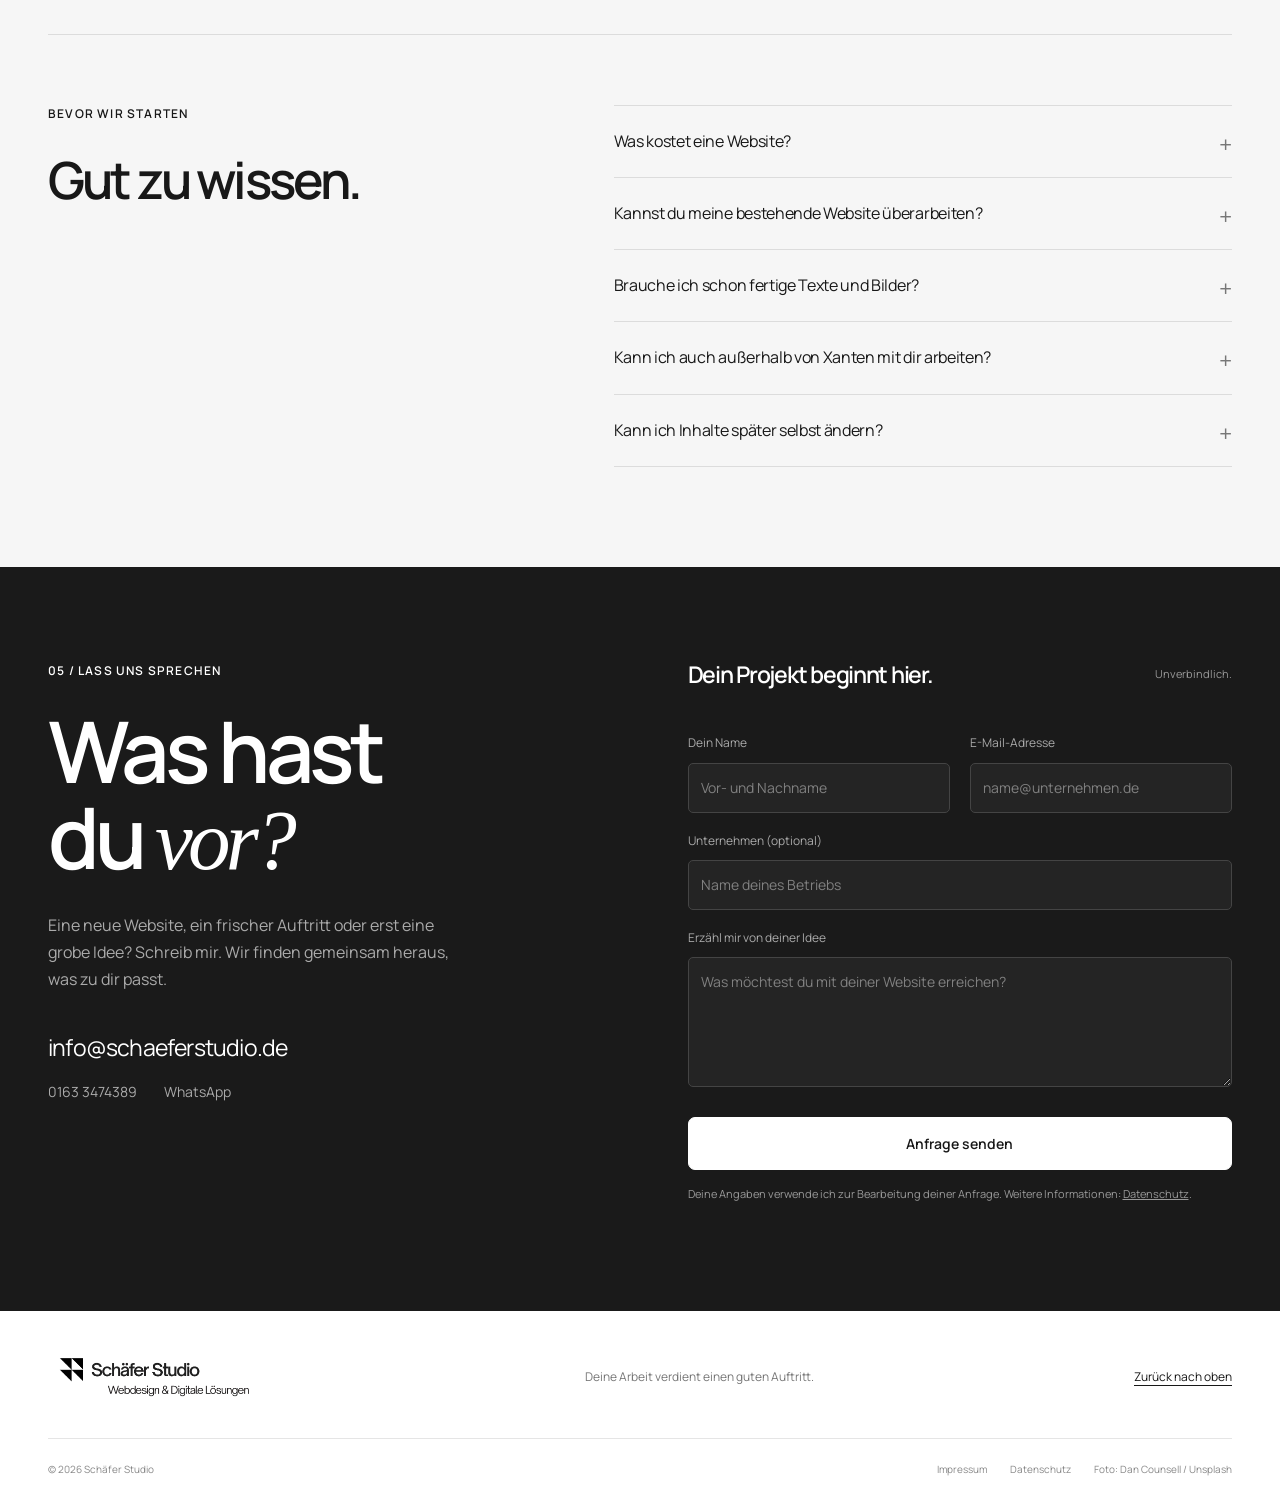
==== commit 2dcacb84: "new" ====
--- a/index.html
+++ b/index.html
@@ -1,525 +1,12 @@
-<!DOCTYPE html>
-<html lang="de">
-  <head>
-  <meta charset="UTF-8">
-  <meta name="viewport" content="width=device-width, initial-scale=1.0">
-  <meta name="description" content="Webdesign in Xanten und NRW: Schäfer Studio erstellt moderne, schnelle Webseiten für kleine Unternehmen, Handwerker, Dienstleister, Restaurants und lokale Betriebe.">
-  <meta name="robots" content="index, follow">
-  <meta name="author" content="Schäfer Studio">
-  <link rel="canonical" href="https://schaeferstudio.de/">
-  <meta property="og:type" content="website">
-  <meta property="og:locale" content="de_DE">
-  <meta property="og:url" content="https://schaeferstudio.de/">
-  <meta property="og:title" content="Webdesign Xanten &amp; NRW | Schäfer Studio">
-  <meta property="og:description" content="Professionelle, schnelle und moderne Webseiten für kleine Unternehmen in Xanten, am Niederrhein und in NRW.">
-  <meta property="og:image" content="https://schaeferstudio.de/assets/og-schaefer-studio.jpg">
-  <meta property="og:image:width" content="1200">
-  <meta property="og:image:height" content="630">
-  <meta property="og:image:type" content="image/jpeg">
-  <meta property="og:image:alt" content="Schäfer Studio – Webdesign aus Xanten">
-  <meta name="twitter:card" content="summary_large_image">
-  <meta name="twitter:title" content="Webdesign Xanten &amp; NRW | Schäfer Studio">
-  <meta name="twitter:description" content="Professionelle, schnelle und moderne Webseiten für kleine Unternehmen in Xanten, am Niederrhein und in NRW.">
-  <meta name="twitter:image" content="https://schaeferstudio.de/assets/og-schaefer-studio.jpg">
-  <title>Webdesign Xanten &amp; NRW | Schäfer Studio</title>
-  <link rel="icon" href="assets/favicon-32.png" type="image/png" sizes="32x32">
-  <link rel="stylesheet" href="style.css">
-  <script type="application/ld+json">
-    {
-      "@context": "https://schema.org",
-      "@type": "ProfessionalService",
-      "@id": "https://schaeferstudio.de/#business",
-      "name": "Schäfer Studio",
-      "url": "https://schaeferstudio.de/",
-      "logo": "https://schaeferstudio.de/assets/logo-schaefer-studio-transparent.png",
-      "image": "https://schaeferstudio.de/assets/logo-schaefer-studio-transparent.png",
-      "description": "Webdesign in Xanten und NRW: moderne, schnelle Webseiten für kleine Unternehmen, Handwerker, Dienstleister, Restaurants und lokale Betriebe.",
-      "email": "info@schaeferstudio.de",
-      "telephone": "+49 173 6861442",
-      "priceRange": "€€",
-      "address": {
-        "@type": "PostalAddress",
-        "streetAddress": "In der Allmende 1",
-        "postalCode": "46509",
-        "addressLocality": "Xanten",
-        "addressRegion": "NRW",
-        "addressCountry": "DE"
-      },
-      "areaServed": [
-        {
-          "@type": "City",
-          "name": "Xanten"
-        },
-        {
-          "@type": "AdministrativeArea",
-          "name": "Niederrhein"
-        },
-        {
-          "@type": "AdministrativeArea",
-          "name": "Nordrhein-Westfalen"
-        }
-      ],
-      "knowsAbout": [
-        "Webdesign",
-        "Webentwicklung",
-        "Onepager-Webseiten",
-        "Unternehmenswebseiten",
-        "SEO-Grundlagen",
-        "Logo und Branding"
-      ],
-      "sameAs": []
-    }
-  </script>
-</head>
-<body>
-  <a class="skip-link" href="#main">Zum Inhalt springen</a>
-
-  <!-- Sticky Header mit mobiler Navigation -->
-  <header class="site-header" data-header>
-    <div class="container header-inner">
-      <a class="brand" href="#start" aria-label="Schäfer Studio Startseite">
-        <img src="assets/logo-schaefer-studio-transparent.png" alt="Schäfer Studio Logo" width="857" height="291">
-      </a>
-
-      <button class="nav-toggle" type="button" aria-label="Menü öffnen" aria-expanded="false" aria-controls="primary-navigation" data-nav-toggle>
-        <span></span>
-        <span></span>
-        <span></span>
-      </button>
-
-      <nav class="main-nav" id="primary-navigation" aria-label="Hauptnavigation" data-nav>
-        <a href="#start">Start</a>
-        <a href="#leistungen">Leistungen</a>
-        <a href="#region">Region</a>
-        <a href="#vorteile">Vorteile</a>
-        <a href="#ablauf">Ablauf</a>
-        <a href="#projekte">Projekte</a>
-        <a class="nav-button" href="#kontakt">Projekt starten <span aria-hidden="true">↗</span></a>
-      </nav>
-    </div>
-  </header>
-
-  <main id="main">
-    <!-- Hero mit primärer Positionierung und klarer CTA-Führung -->
-    <section class="hero" id="start" aria-labelledby="hero-title">
-      <div class="container hero-grid">
-        <div class="hero-content">
-          <p class="eyebrow"><span></span> Webdesign aus Xanten</p>
-          <h1 id="hero-title">Webseiten, die <em>auffallen</em> und Kunden gewinnen.</h1>
-          <p class="hero-text">Individuelles Webdesign für kleine Unternehmen, Handwerker und Dienstleister – modern, schnell und auf den Punkt.</p>
-          <div class="button-group" aria-label="Hero Aktionen">
-            <a class="button button-accent" href="#kontakt">Kostenlos anfragen <span aria-hidden="true">↗</span></a>
-            <a class="button button-outline-light" href="#projekte">Projekt ansehen <span aria-hidden="true">↓</span></a>
-          </div>
-          <ul class="hero-proof" aria-label="Vorteile auf einen Blick">
-            <li><span aria-hidden="true">✓</span> Persönlicher Kontakt</li>
-            <li><span aria-hidden="true">✓</span> Responsive inklusive</li>
-            <li><span aria-hidden="true">✓</span> Unverbindlich anfragen</li>
-          </ul>
-        </div>
-
-        <div class="hero-visual" aria-label="Beispiel einer modernen Webseite">
-          <div class="visual-orbit visual-orbit-one" aria-hidden="true"></div>
-          <div class="visual-orbit visual-orbit-two" aria-hidden="true"></div>
-          <div class="mockup-window">
-            <div class="mockup-topbar">
-              <div class="mockup-dots" aria-hidden="true"><span></span><span></span><span></span></div>
-              <span class="mockup-address">deine-marke.de</span>
-            </div>
-            <div class="mockup-content">
-              <div class="mockup-nav"><strong>FORM.</strong><span>Studio&nbsp;&nbsp; Arbeit&nbsp;&nbsp; Kontakt</span></div>
-              <p>IDEEN. DESIGN. WIRKUNG.</p>
-              <h2>Aus Ideen werden<br><em>starke Auftritte.</em></h2>
-              <div class="mockup-action">Projekt entdecken <span>↗</span></div>
-              <div class="mockup-cards" aria-hidden="true">
-                <span class="mockup-card-large"></span>
-                <span></span>
-              </div>
-            </div>
-          </div>
-          <div class="floating-badge" aria-hidden="true"><strong>100%</strong><span>responsive</span></div>
-        </div>
-      </div>
-    </section>
-
-    <aside class="trust-strip" aria-label="Leistungsschwerpunkte">
-      <div class="trust-track">
-        <div class="trust-group">
-          <p>Digitaler Auftritt mit Substanz.</p>
-          <ul>
-            <li>Strategie</li><li>Design</li><li>Entwicklung</li><li>SEO-Basis</li><li>Betreuung</li>
-          </ul>
-        </div>
-        <div class="trust-group" aria-hidden="true">
-          <p>Digitaler Auftritt mit Substanz.</p>
-          <ul>
-            <li>Strategie</li><li>Design</li><li>Entwicklung</li><li>SEO-Basis</li><li>Betreuung</li>
-          </ul>
-        </div>
-      </div>
-    </aside>
-
-    <!-- Leistungsübersicht für die wichtigsten Angebote -->
-    <section class="section" id="leistungen" aria-labelledby="leistungen-title">
-      <div class="container">
-        <div class="section-heading reveal">
-          <p class="eyebrow dark">Leistungen</p>
-          <h2 id="leistungen-title">Alles, was dein digitaler Auftritt wirklich braucht.</h2>
-          <p>Von der ersten Idee bis zum fertigen Auftritt: individuell gestaltet, technisch sauber und so klar, dass deine Kunden sofort verstehen, was dich besonders macht.</p>
-        </div>
-
-        <div class="card-grid services-grid">
-          <article class="card reveal">
-            <div class="card-top"><span class="card-number">01</span><span class="card-arrow" aria-hidden="true">↗</span></div>
-            <h3>Webdesign</h3>
-            <p>Moderne Gestaltung mit klarer Struktur, hochwertiger Optik und starker Nutzerführung für lokale Unternehmen.</p>
-          </article>
-          <article class="card reveal">
-            <div class="card-top"><span class="card-number">02</span><span class="card-arrow" aria-hidden="true">↗</span></div>
-            <h3>Onepager-Webseiten</h3>
-            <p>Kompakte Webseiten, die dein Angebot auf einer Seite verständlich und überzeugend präsentieren.</p>
-          </article>
-          <article class="card reveal">
-            <div class="card-top"><span class="card-number">03</span><span class="card-arrow" aria-hidden="true">↗</span></div>
-            <h3>Unternehmenswebseiten</h3>
-            <p>Mehrseitige Websites für Betriebe, Dienstleister und lokale Marken in Xanten und Umgebung.</p>
-          </article>
-          <article class="card reveal">
-            <div class="card-top"><span class="card-number">04</span><span class="card-arrow" aria-hidden="true">↗</span></div>
-            <h3>Logo &amp; Branding</h3>
-            <p>Ein stimmiger visueller Auftritt mit Logo, Farben und wiedererkennbarer Markenwirkung.</p>
-          </article>
-          <article class="card reveal">
-            <div class="card-top"><span class="card-number">05</span><span class="card-arrow" aria-hidden="true">↗</span></div>
-            <h3>Pflege &amp; Aktualisierung</h3>
-            <p>Regelmäßige Anpassungen, neue Inhalte und technische Pflege für einen aktuellen Webauftritt.</p>
-          </article>
-          <article class="card reveal">
-            <div class="card-top"><span class="card-number">06</span><span class="card-arrow" aria-hidden="true">↗</span></div>
-            <h3>Drohnenaufnahmen</h3>
-            <p>Ausdrucksstarke Perspektiven für Unternehmen, Immobilien, Gastronomie und lokale Projekte.</p>
-          </article>
-        </div>
-
-        <div class="offer-overview reveal" aria-labelledby="angebot-title">
-          <div class="offer-intro">
-            <p class="eyebrow">Dein Angebot</p>
-            <h3 id="angebot-title">Klarer Umfang statt offener Fragen.</h3>
-            <p>Nach dem kostenlosen Erstgespräch erhältst du ein individuelles Angebot, in dem Leistungen, Zeitplan und Kosten übersichtlich aufgeführt sind.</p>
-            <a class="button button-accent" href="#kontakt">Projektumfang besprechen <span aria-hidden="true">↗</span></a>
-          </div>
-
-          <div class="offer-options">
-            <article>
-              <span>01</span>
-              <h4>Onepager</h4>
-              <p>Für einen kompakten Auftritt mit klarer Struktur und direkter Kontaktführung.</p>
-              <ul>
-                <li>Konzept und Seitenstruktur</li>
-                <li>Individuelles Responsive-Design</li>
-                <li>Kontaktmöglichkeit und SEO-Basis</li>
-              </ul>
-            </article>
-            <article>
-              <span>02</span>
-              <h4>Unternehmenswebsite</h4>
-              <p>Für Unternehmen, die mehrere Leistungen und Inhalte verständlich präsentieren möchten.</p>
-              <ul>
-                <li>Individuelle Inhaltsseiten</li>
-                <li>Klare Leistungsdarstellung</li>
-                <li>Kontaktformular und technische Basis</li>
-              </ul>
-            </article>
-            <article>
-              <span>03</span>
-              <h4>Betreuung &amp; Extras</h4>
-              <p>Passende Ergänzungen für deinen Auftritt – einzeln oder zusammen mit einer neuen Website.</p>
-              <ul>
-                <li>Pflege und Aktualisierungen</li>
-                <li>Logo und Branding</li>
-                <li>Drohnenaufnahmen nach Bedarf</li>
-              </ul>
-            </article>
-          </div>
-        </div>
-      </div>
-    </section>
-
-    <!-- Lokale SEO-Signale fuer Xanten, Niederrhein und NRW -->
-    <section class="section local-section" id="region" aria-labelledby="region-title">
-      <div class="container local-grid">
-        <div class="section-heading reveal">
-          <p class="eyebrow dark">Region</p>
-          <h2 id="region-title">Vor Ort verwurzelt. Digital überall zuhause.</h2>
-          <p>Schäfer Studio sitzt in Xanten und begleitet Unternehmen am gesamten Niederrhein und in NRW – persönlich, unkompliziert und mit kurzen Wegen.</p>
-        </div>
-
-        <div class="local-panel reveal" aria-label="Einzugsgebiet">
-          <h3>Einzugsgebiet</h3>
-          <ul class="local-list">
-            <li>Xanten</li>
-            <li>Wesel</li>
-            <li>Kleve</li>
-            <li>Geldern</li>
-            <li>Moers</li>
-            <li>Duisburg</li>
-            <li>Niederrhein</li>
-            <li>Nordrhein-Westfalen</li>
-          </ul>
-        </div>
-      </div>
-    </section>
-
-    <!-- Vertrauensbildende Vorteile -->
-    <section class="section section-muted" id="vorteile" aria-labelledby="vorteile-title">
-      <div class="container split-layout">
-        <div class="section-heading reveal">
-          <p class="eyebrow dark">Vorteile</p>
-          <h2 id="vorteile-title">Ein Webauftritt, der Vertrauen schafft.</h2>
-          <p>Schäfer Studio verbindet klare Gestaltung mit sauberer technischer Basis, damit deine Website schnell lädt, gut aussieht und Kunden gezielt zum Kontakt führt.</p>
-        </div>
-
-        <div class="benefit-list">
-          <div class="benefit reveal">
-            <span></span>
-            <div>
-              <h3>Modernes Design</h3>
-              <p>Reduzierte, seriöse Gestaltung mit hochwertigem Look.</p>
-            </div>
-          </div>
-          <div class="benefit reveal">
-            <span></span>
-            <div>
-              <h3>Mobile Optimierung</h3>
-              <p>Saubere Darstellung auf Smartphone, Tablet und Desktop.</p>
-            </div>
-          </div>
-          <div class="benefit reveal">
-            <span></span>
-            <div>
-              <h3>Schnelle Ladezeiten</h3>
-              <p>Schlanker Code ohne unnötige externe Dienste.</p>
-            </div>
-          </div>
-          <div class="benefit reveal">
-            <span></span>
-            <div>
-              <h3>SEO-Grundlagen</h3>
-              <p>Saubere Struktur, lokale Suchbegriffe, Meta-Daten und verständliche Inhalte.</p>
-            </div>
-          </div>
-          <div class="benefit reveal">
-            <span></span>
-            <div>
-              <h3>Persönliche Betreuung</h3>
-              <p>Direkte Abstimmung vom ersten Gespräch bis zum Launch.</p>
-            </div>
-          </div>
-          <div class="benefit reveal">
-            <span></span>
-            <div>
-              <h3>Klare Kommunikation</h3>
-              <p>Transparente Schritte, verständliche Empfehlungen und ehrliches Feedback.</p>
-            </div>
-          </div>
-        </div>
-      </div>
-    </section>
-
-    <!-- Projektablauf als einfache Schrittfolge -->
-    <section class="section" id="ablauf" aria-labelledby="ablauf-title">
-      <div class="container">
-        <div class="section-heading reveal">
-          <p class="eyebrow dark">Ablauf</p>
-          <h2 id="ablauf-title">Von der Idee zur fertigen Webseite.</h2>
-          <p>Ein klarer Prozess sorgt dafür, dass dein Projekt strukturiert, transparent und ohne Umwege umgesetzt wird.</p>
-        </div>
-
-        <ol class="process-list">
-          <li class="process-item reveal">
-            <span>1</span>
-            <h3>Erstgespräch</h3>
-            <p>Wir klären Ziele, Inhalte, Zielgruppe und den passenden Umfang.</p>
-          </li>
-          <li class="process-item reveal">
-            <span>2</span>
-            <h3>Konzept &amp; Design</h3>
-            <p>Die Struktur und der visuelle Stil deiner Website entstehen.</p>
-          </li>
-          <li class="process-item reveal">
-            <span>3</span>
-            <h3>Umsetzung</h3>
-            <p>Das Design wird technisch sauber und responsive umgesetzt.</p>
-          </li>
-          <li class="process-item reveal">
-            <span>4</span>
-            <h3>Feedback &amp; Anpassung</h3>
-            <p>Du prüfst die Seite und wir verfeinern Inhalte, Details und Wirkung.</p>
-          </li>
-          <li class="process-item reveal">
-            <span>5</span>
-            <h3>Veröffentlichung</h3>
-            <p>Die Website geht online und ist bereit für neue Anfragen.</p>
-          </li>
-        </ol>
-      </div>
-    </section>
-
-    <!-- Demo-Projekte ohne externe Bildquellen -->
-    <section class="section section-dark" id="projekte" aria-labelledby="projekte-title">
-      <div class="container">
-        <div class="section-heading reveal">
-          <p class="eyebrow">Projekte / Demo-Seiten</p>
-          <h2 id="projekte-title">Beispiele für mögliche Webseiten-Stile.</h2>
-          <p>Demo-Projekte dienen als Designbeispiele und zeigen mögliche Webseiten-Stile.</p>
-        </div>
-
-        <div class="featured-project reveal">
-          <div class="featured-project-media">
-            <img src="demo-projekte/cafe-restaurant/images/restaurant-interior.jpg" alt="Vorschau der Restaurant-Demoseite" width="2400" height="1600" loading="lazy">
-            <span>Live Demo</span>
-          </div>
-          <div class="featured-project-copy">
-            <p class="project-kicker">Webdesign · Gastronomie</p>
-            <h3>Maison Élan</h3>
-            <p>Ein atmosphärischer digitaler Auftritt für ein modernes Restaurant – mit klarer Menüführung, emotionalen Bildern und konsequenter mobiler Optimierung.</p>
-            <a class="project-button" href="demo-projekte/cafe-restaurant/index.html">Demo-Projekt ansehen <span aria-hidden="true">↗</span></a>
-          </div>
-        </div>
-
-        <div class="project-grid project-grid-secondary">
-          <article class="project-card reveal">
-            <div class="project-media project-media-1"></div>
-            <h3>Garten- und Landschaftsbau</h3>
-            <p>Natürliche, klare Website für regionale Betriebe mit Leistungsübersicht.</p>
-            <span class="project-status">Konzept</span>
-          </article>
-          <article class="project-card reveal">
-            <div class="project-media project-media-2"></div>
-            <h3>Praxis / Dienstleister</h3>
-            <p>Ruhiger, vertrauensvoller Auftritt für lokale Dienstleistungen und Anfragen.</p>
-            <span class="project-status">Konzept</span>
-          </article>
-          <article class="project-card reveal">
-            <div class="project-media project-media-3"></div>
-            <h3>Handwerksbetrieb</h3>
-            <p>Seriöse Präsentation für Leistungen, Referenzen und lokale Sichtbarkeit.</p>
-            <span class="project-status">Konzept</span>
-          </article>
-        </div>
-      </div>
-    </section>
-
-    <!-- Häufige Fragen vor der Kontaktaufnahme -->
-    <section class="section faq-section" id="faq" aria-labelledby="faq-title">
-      <div class="container faq-layout">
-        <div class="section-heading reveal">
-          <p class="eyebrow dark">Häufige Fragen</p>
-          <h2 id="faq-title">Kurz erklärt, bevor wir starten.</h2>
-          <p>Die wichtigsten Antworten rund um Kosten, Ablauf, Inhalte und die Zeit nach der Veröffentlichung.</p>
-        </div>
-
-        <div class="faq-list reveal">
-          <details>
-            <summary>Was kostet eine Website?</summary>
-            <p>Der Preis richtet sich nach Umfang, Funktionen und vorhandenen Inhalten. Nach dem kostenlosen Erstgespräch erhältst du ein transparentes Angebot mit allen vereinbarten Leistungen und Kosten.</p>
-          </details>
-          <details>
-            <summary>Wie lange dauert die Umsetzung?</summary>
-            <p>Das hängt vom Projektumfang und davon ab, wie schnell Texte, Bilder und Rückmeldungen verfügbar sind. Vor dem Start stimmen wir einen realistischen Zeitplan mit klaren Schritten ab.</p>
-          </details>
-          <details>
-            <summary>Was muss ich für den Start bereitstellen?</summary>
-            <p>Hilfreich sind Informationen zu deinem Unternehmen, deinen Leistungen und deiner Zielgruppe sowie vorhandene Logos, Texte oder Bilder. Gemeinsam klären wir, was bereits da ist und was noch benötigt wird.</p>
-          </details>
-          <details>
-            <summary>Kann ich Inhalte später selbst ändern?</summary>
-            <p>Wenn du Inhalte selbst pflegen möchtest, berücksichtigen wir das bei der technischen Lösung. Welche Möglichkeit am besten passt, klären wir vor Projektbeginn.</p>
-          </details>
-          <details>
-            <summary>Ist die Website für Smartphones und Google vorbereitet?</summary>
-            <p>Ja. Eine saubere mobile Darstellung und grundlegende technische SEO-Maßnahmen gehören zur Umsetzung. Weiterführende SEO-Maßnahmen können passend zum Projekt besprochen werden.</p>
-          </details>
-          <details>
-            <summary>Was passiert nach der Veröffentlichung?</summary>
-            <p>Auf Wunsch übernimmt Schäfer Studio auch spätere Anpassungen, neue Inhalte und die laufende Pflege deiner Website.</p>
-          </details>
-        </div>
-      </div>
-    </section>
-
-    <!-- Kontaktformular mit Netlify Forms und unsichtbarem Honeypot-Spamschutz -->
-    <section class="section contact-section" id="kontakt" aria-labelledby="kontakt-title">
-      <div class="container contact-grid">
-        <div class="contact-copy reveal">
-          <p class="eyebrow dark">Kontakt</p>
-          <h2 id="kontakt-title">Bereit für deine neue Webseite in Xanten oder NRW?</h2>
-          <p>Erzähl kurz von deinem Projekt. Wir schauen gemeinsam, was zu deinem Unternehmen, deinen Zielen und deinem Budget passt.</p>
-          <a class="contact-mail" href="mailto:info@schaeferstudio.de">info@schaeferstudio.de</a>
-          <div class="contact-note"><span aria-hidden="true">✦</span><p><strong>Unverbindliches Erstgespräch</strong><br>Direkt, persönlich und ohne Fachchinesisch.</p></div>
-        </div>
-
-        <form class="contact-form reveal" name="projektanfrage" action="/" method="POST" data-netlify="true" netlify-honeypot="bot-field" data-contact-form>
-          <input type="hidden" name="form-name" value="projektanfrage">
-          <p class="form-honeypot" aria-hidden="true">
-            <label>Dieses Feld nicht ausfüllen: <input name="bot-field" tabindex="-1" autocomplete="off"></label>
-          </p>
-          <div class="form-row">
-            <label for="name">Name</label>
-            <input id="name" name="name" type="text" autocomplete="name" placeholder="Wie heißt du?" required>
-          </div>
-          <div class="form-row">
-            <label for="email">E-Mail</label>
-            <input id="email" name="email" type="email" autocomplete="email" placeholder="name@unternehmen.de" required>
-          </div>
-          <div class="form-row">
-            <label for="company">Unternehmen</label>
-            <input id="company" name="company" type="text" autocomplete="organization" placeholder="Optional">
-          </div>
-          <div class="form-row">
-            <label for="message">Nachricht</label>
-            <textarea id="message" name="message" rows="6" placeholder="Worum geht es bei deinem Projekt?" required></textarea>
-          </div>
-          <button class="button button-dark" type="submit" data-submit-button>Anfrage senden <span aria-hidden="true">↗</span></button>
-          <p class="form-privacy">Deine Angaben verwenden wir ausschließlich zur Bearbeitung deiner Anfrage. Weitere Informationen findest du in unserer <a href="datenschutz.html">Datenschutzerklärung</a>.</p>
-          <p class="form-message" role="status" aria-live="polite" data-form-message></p>
-        </form>
-      </div>
-    </section>
-  </main>
-
-  <!-- Dunkler Footer passend zur Markenwelt -->
-  <footer class="site-footer">
-    <div class="container footer-grid">
-      <div>
-        <a class="footer-brand" href="#start">Schäfer Studio</a>
-        <p>Webdesign aus Xanten für kleine Unternehmen, Handwerker, Dienstleister und lokale Betriebe am Niederrhein und in NRW.</p>
-      </div>
-
-      <nav class="footer-nav" aria-label="Footer Navigation">
-        <a href="#leistungen">Leistungen</a>
-        <a href="#region">Region</a>
-        <a href="#vorteile">Vorteile</a>
-        <a href="#ablauf">Ablauf</a>
-        <a href="#projekte">Projekte</a>
-        <a href="#kontakt">Kontakt</a>
-      </nav>
-
-      <div class="footer-contact">
-        <a href="mailto:info@schaeferstudio.de">info@schaeferstudio.de</a>
-        <a href="impressum.html">Impressum</a>
-        <a href="datenschutz.html">Datenschutz</a>
-      </div>
-    </div>
-  </footer>
-
-  <a class="whatsapp-button" href="https://wa.me/491736861442?text=Hallo%20Sch%C3%A4fer%20Studio%2C%20ich%20interessiere%20mich%20f%C3%BCr%20eine%20Webseite." target="_blank" rel="noopener noreferrer" aria-label="Schäfer Studio über WhatsApp kontaktieren">
-    <svg viewBox="0 0 32 32" aria-hidden="true">
-      <path fill="currentColor" d="M16.01 3C8.84 3 3 8.72 3 15.75c0 2.25.6 4.45 1.74 6.37L3 29l7.05-1.8a13.2 13.2 0 0 0 5.95 1.4h.01C23.18 28.6 29 22.88 29 15.85 29 8.82 23.18 3 16.01 3Zm0 23.45h-.01a11 11 0 0 1-5.58-1.5l-.4-.24-4.18 1.07 1.12-4-.27-.41a10.38 10.38 0 0 1-1.63-5.62c0-5.84 4.91-10.6 10.95-10.6 2.93 0 5.67 1.12 7.73 3.15a10.4 10.4 0 0 1 3.21 7.55c0 5.85-4.91 10.6-10.94 10.6Zm6-7.94c-.33-.16-1.96-.95-2.27-1.06-.3-.1-.52-.16-.74.16-.22.33-.85 1.06-1.04 1.28-.2.22-.39.25-.72.09-.33-.17-1.4-.5-2.66-1.6a9.94 9.94 0 0 1-1.84-2.24c-.19-.32-.02-.5.15-.66.15-.15.33-.38.5-.57.16-.2.22-.33.33-.55.1-.21.05-.4-.03-.57-.08-.16-.74-1.74-1.01-2.39-.27-.64-.54-.55-.74-.56h-.63c-.22 0-.58.08-.88.4-.3.33-1.16 1.12-1.16 2.72 0 1.6 1.19 3.15 1.35 3.37.17.22 2.34 3.5 5.67 4.9.8.34 1.41.54 1.9.69.8.25 1.52.21 2.09.13.64-.1 1.96-.79 2.24-1.55.27-.77.27-1.42.19-1.55-.08-.14-.3-.22-.63-.38Z"/>
-    </svg>
-    <span>WhatsApp</span>
-  </a>
-
-  <script src="script.js"></script>
-</body>
-</html>
+<!doctype html><html lang="de"><head><meta charset="utf-8"><meta name="viewport" content="width=device-width,initial-scale=1"><title>Webdesign aus Xanten für ganz NRW | Schäfer Studio</title><meta name="description" content="Webdesign aus Xanten für Unternehmen in ganz NRW. Individuelle Websites für Handwerker und Dienstleister – persönliche Zusammenarbeit, auch komplett online."><meta name="theme-color" content="#f6f6f6"><link rel="icon" href="data:image/svg+xml,%3Csvg xmlns='http://www.w3.org/2000/svg' viewBox='0 0 32 32'%3E%3Crect width='32' height='32' rx='7' fill='%23171717'/%3E%3Cpath d='M8 8h16L8 24h16' fill='none' stroke='white' stroke-width='4'/%3E%3C/svg%3E"><link rel="preload" href="assets/manrope-regular.ttf" as="font" type="font/ttf" crossorigin><link rel="stylesheet" href="style.css"><link rel="canonical" href="https://schaeferstudio.de/"><meta name="robots" content="index, follow"><meta property="og:type" content="website"><meta property="og:locale" content="de_DE"><meta property="og:url" content="https://schaeferstudio.de/"><meta property="og:title" content="Webdesign aus Xanten für ganz NRW | Schäfer Studio"><meta property="og:description" content="Individuelle Websites für Unternehmen in ganz NRW. Persönlich mit Justin Schäfer – auch komplett online."><meta property="og:image" content="https://schaeferstudio.de/assets/og-schaefer-studio.jpg"><meta name="twitter:card" content="summary_large_image"><meta name="twitter:image" content="https://schaeferstudio.de/assets/og-schaefer-studio.jpg"><script type="application/ld+json">{"@context": "https://schema.org", "@type": "ProfessionalService", "@id": "https://schaeferstudio.de/#studio", "name": "Schäfer Studio", "url": "https://schaeferstudio.de/", "logo": "https://schaeferstudio.de/assets/logo.png", "description": "Webdesign aus Xanten für Unternehmen in ganz Nordrhein-Westfalen.", "telephone": "+491633474389", "email": "info@schaeferstudio.de", "address": {"@type": "PostalAddress", "streetAddress": "In der Allmende 1", "postalCode": "46509", "addressLocality": "Xanten", "addressCountry": "DE"}, "areaServed": {"@type": "AdministrativeArea", "name": "Nordrhein-Westfalen"}}</script></head><body><a class="skip" href="#main">Zum Inhalt</a>
+<header class="header"><a class="logo" href="#start" aria-label="Schäfer Studio Startseite"><img src="assets/logo.png" width="857" height="291" alt="Schäfer Studio – Webdesign und digitale Lösungen"></a><nav class="desktop-nav" aria-label="Hauptnavigation"><details class="nav-dropdown"><summary>Leistungen <span class="chevron"></span></summary><div class="dropdown"><a href="#leistungen"><strong>Webdesign & Entwicklung</strong><span>Dein Unternehmen überzeugend präsentieren</span></a><a href="#extras"><strong>Branding & Betreuung</strong><span>Für einen stimmigen, aktuellen Auftritt</span></a><a href="#planer"><strong>Website-Planer</strong><span>Finde heraus, was zu dir passt</span></a></div></details><a href="#studio">Das Studio</a><a href="#ablauf">Ablauf</a></nav><div class="header-actions"><a class="btn small" href="#kontakt">Projekt anfragen</a><button class="menu-toggle" aria-label="Menü öffnen" aria-haspopup="dialog"><span class="menu-lines"></span><span class="menu-label">Menü</span></button></div></header>
+<dialog id="menu-dialog" class="menu-dialog" aria-labelledby="menu-title"><div class="menu-head"><a class="logo" href="#start"><img src="assets/logo.png" alt="Schäfer Studio" width="857" height="291"></a><button class="close-menu" aria-label="Menü schließen">Schließen <span>×</span></button></div><div class="menu-content"><div><p class="kicker" id="menu-title">ENTDECKE SCHÄFER STUDIO</p><nav aria-label="Großes Menü"><a href="#leistungen"><small>01</small>Leistungen</a><a href="#studio"><small>02</small>Das Studio</a><a href="#planer"><small>03</small>Website-Planer</a><a href="#kontakt"><small>04</small>Kontakt</a></nav></div><aside><p>Du hast eine Idee?<br>Lass uns darüber sprechen.</p><a href="mailto:info@schaeferstudio.de">info@schaeferstudio.de</a><a href="tel:+491633474389">0163 3474389</a><span>Webdesign aus Xanten.<br>Für Unternehmen in ganz NRW.</span></aside></div></dialog>
+<main id="main"><section class="hero container" id="start"><div class="hero-main"><p class="kicker">SCHÄFER STUDIO / WEBDESIGN AUS XANTEN</p><h1>Gute Arbeit verdient<br>einen <em>guten Auftritt.</em></h1><div class="hero-under"><p>Ich gestalte Websites für Unternehmen in ganz NRW. Mit klarem Design, das Vertrauen schafft, und einem direkten Weg zur Anfrage.</p><div class="hero-cta"><a class="btn" href="#kontakt">Lass uns sprechen</a><a class="link" href="#planer">Meine Website planen</a></div></div></div><div class="hero-image"><img src="assets/workspace.jpg" alt="Schwarz-Weiß-Aufnahme eines Schreibtischs mit Computer und Tastatur" width="1400" height="933" fetchpriority="high"><div class="image-caption"><span>Strategie trifft Gestaltung.</span><span>Xanten · Ganz NRW</span></div></div><div class="hero-foot"><span>Für Handwerk, Dienstleistung und kleine Unternehmen.</span><span>Konzept / Design / Entwicklung</span></div></section>
+<section class="intro container reveal"><p class="kicker">DEIN UNTERNEHMEN HAT ETWAS ZU ZEIGEN.</p><h2>Eine Website soll nicht nur da sein.<br>Sie soll <span>für dich arbeiten.</span></h2><div class="intro-bottom"><p>Deine Kunden wollen wissen, was du anbietest, warum sie dir vertrauen können und wie sie dich erreichen. Genau darauf richten wir deinen neuen Auftritt aus.</p><div class="intro-points"><span>Verständliche Leistungen</span><span>Überzeugend auf dem Smartphone</span><span>Kontakt ohne Umwege</span></div></div></section>
+<section class="services container" id="leistungen"><div class="section-head reveal"><p class="kicker">01 / LEISTUNGEN</p><div><h2>Webdesign, das deinen<br><span>Auftritt weiterbringt.</span></h2><p>Eine passende Lösung für deinen Betrieb.<br>Von der ersten Idee bis zur fertigen Website.</p></div></div><div class="service-grid"><article class="service-card service-main reveal"><div class="card-top"><span class="card-number">01</span><span class="tag">KONZEPT BIS VERÖFFENTLICHUNG</span></div><h3>Webdesign &<br>Entwicklung.</h3><p>Individuell gestaltet, übersichtlich aufgebaut und mobil optimiert. Ein kompakter Onepager oder eine Unternehmenswebsite mit Raum für deine Leistungen.</p><ul><li>Struktur und Gestaltung passend zu deinem Unternehmen</li><li>Darstellung auf Smartphone, Tablet und Desktop</li><li>Technische SEO-Grundlagen und Kontaktmöglichkeiten</li></ul><a class="btn white" href="#planer">Passende Website finden</a></article><div class="service-side" id="extras"><article class="service-card reveal"><span class="card-number">02</span><h3>Logo & Markenauftritt.</h3><p>Ein stimmiger Look mit Logo, Farben und Gestaltung, die dein Unternehmen wiedererkennbar machen.</p><span class="service-label">WIEDERERKENNUNG, DIE BLEIBT.</span></article><article class="service-card reveal"><span class="card-number">03</span><h3>Betreuung & Inhalte.</h3><p>Neue Leistungen, aktuelle Bilder, technische Pflege. Auf Wunsch entwickelt sich deine Website mit deinem Betrieb weiter.</p><span class="service-label">AUCH NACH DEM START FÜR DICH DA.</span></article></div></div><div class="extra-row reveal"><span>Drohnenaufnahmen</span><p>Für Unternehmen, Immobilien und regionale Projekte – eine zusätzliche Perspektive für deinen Auftritt.</p><a class="link" href="#kontakt">Darüber sprechen</a></div></section>
+<section class="planner-section" id="planer"><div class="container"><div class="section-head reveal"><p class="kicker">02 / DEIN WEBSITE-PLANER</p><div><h2>Deine Idee.<br><span>Ein konkreter Anfang.</span></h2><p>Drei kurze Fragen. Eine erste Empfehlung.<br>Ganz ohne Anmeldung.</p></div></div><div class="planner reveal"><form id="planner-form" class="planner-input"><fieldset><legend><span>01</span> Wo stehst du gerade?</legend><div class="choices"><label><input type="radio" name="starting" value="neu" checked><span>Meine erste Website</span></label><label><input type="radio" name="starting" value="redesign"><span>Bestehende Website erneuern</span></label></div></fieldset><fieldset><legend><span>02</span> Was möchtest du zeigen?</legend><div class="choices"><label><input type="radio" name="scope" value="kompakt" checked><span>Meinen Betrieb kurz vorstellen</span></label><label><input type="radio" name="scope" value="ausfuehrlich"><span>Mehrere Leistungen ausführlich</span></label></div></fieldset><fieldset><legend><span>03</span> Was ist dein wichtigstes Ziel?</legend><div class="choices"><label><input type="radio" name="goal" value="anfragen" checked><span>Mehr passende Anfragen</span></label><label><input type="radio" name="goal" value="vertrauen"><span>Professioneller auftreten</span></label><label><input type="radio" name="goal" value="bewerbungen"><span>Mitarbeiter finden</span></label></div></fieldset><button type="button" class="planner-reset">Auswahl zurücksetzen</button></form><div class="plan-output"><p class="kicker">DAS KÖNNTE ZU DIR PASSEN</p><div aria-live="polite" aria-atomic="true"><span class="plan-type" id="plan-type">KOMPAKT & AUF DEN PUNKT</span><h3 id="plan-title">Ein klarer<br>Onepager.</h3><p id="plan-description">Dein Betrieb, deine Leistungen und die wichtigsten Gründe für eine Zusammenarbeit auf einer übersichtlichen Seite.</p><ul id="plan-features"><li>Leistungen verständlich vorstellen</li><li>Vertrauen durch eigene Bilder und Inhalte</li><li>Direkte Kontaktmöglichkeiten</li></ul></div><button class="btn white" type="button" id="use-plan">Mit dieser Idee anfragen</button><small>Eine erste Orientierung. Umfang und Kosten klären wir persönlich.</small></div></div></div></section>
+<section class="studio container reveal" id="studio"><div class="studio-left"><p class="kicker">03 / DAS STUDIO</p><h2>Kein weiter Weg.<br><span>Ein direkter Draht.</span></h2><p class="studio-name">Justin Schäfer<small>Inhaber von Schäfer Studio</small></p><div class="location-card"><span>Webdesign aus Xanten.<br>Für ganz NRW.</span><p>Persönliche Zusammenarbeit.<br>Vor Ort oder komplett online.</p></div></div><div class="studio-copy"><p class="lead">Ich bin Justin. Mit Schäfer Studio gestalte ich Websites für kleine Unternehmen, Handwerker und Dienstleister. Mein Studio sitzt in Xanten. Ich begleite Unternehmen in ganz Nordrhein-Westfalen – unkompliziert und auch komplett online.</p><p>Du arbeitest direkt mit mir – vom ersten Gespräch über den Entwurf bis zur Veröffentlichung. Das geht auch komplett online: per Telefon, Video und E-Mail. So kann ich dein Website-Projekt in ganz Nordrhein-Westfalen und darüber hinaus umsetzen, ohne dass du anreisen musst.</p><div class="studio-facts"><div><b>Persönlich.</b><span>Ein Ansprechpartner für dein Projekt.</span></div><div><b>Nachvollziehbar.</b><span>Ein Angebot mit klar vereinbartem Umfang.</span></div><div><b>Individuell.</b><span>Gestaltung passend zu deinem Betrieb.</span></div></div></div></section>
+<section class="process container" id="ablauf"><div class="section-head reveal"><p class="kicker">04 / ZUSAMMENARBEIT</p><div><h2>Ein klarer Weg<br><span>zu deiner Website.</span></h2><p>Du kennst deinen Betrieb.<br>Ich kümmere mich um deinen Auftritt.</p></div></div><ol class="process-grid"><li class="reveal"><span>01 / KENNENLERNEN</span><h3>Erst verstehen.<br>Dann gestalten.</h3><p>Wir besprechen deine Ziele, Inhalte und den passenden Umfang. Danach erhältst du dein individuelles Angebot.</p></li><li class="reveal"><span>02 / KONZEPT & UMSETZUNG</span><h3>Du siehst, wie<br>deine Idee wächst.</h3><p>Ich entwickle Struktur und Design. Du prüfst den Entwurf und wir stimmen die Details gemeinsam ab.</p></li><li class="reveal"><span>03 / VERÖFFENTLICHUNG</span><h3>Bereit für deinen<br>nächsten Schritt.</h3><p>Nach deiner Freigabe geht die Website online. Weitere Anpassungen und Pflege sind auf Wunsch möglich.</p></li></ol></section>
+<section class="faq container reveal"><div><p class="kicker">BEVOR WIR STARTEN</p><h2>Gut zu wissen.</h2></div><div><details><summary>Was kostet eine Website?</summary><p>Der Preis hängt vom Umfang, den Funktionen und vorhandenen Inhalten ab. Nach einem kostenlosen Erstgespräch erhältst du ein individuelles Angebot mit den vereinbarten Leistungen.</p></details><details><summary>Kannst du meine bestehende Website überarbeiten?</summary><p>Ja. Wir schauen uns deinen bisherigen Auftritt an, übernehmen passende Inhalte und besprechen, wo ein neues Konzept sinnvoll ist.</p></details><details><summary>Brauche ich schon fertige Texte und Bilder?</summary><p>Vorhandene Inhalte sind hilfreich, aber keine Voraussetzung für das erste Gespräch. Gemeinsam klären wir, was da ist und was noch benötigt wird.</p></details><details><summary>Kann ich auch außerhalb von Xanten mit dir arbeiten?</summary><p>Ja. Ich biete Webdesign für Unternehmen in ganz NRW an. Kennenlernen, Abstimmung und Feedback können per Telefon, Video oder E-Mail stattfinden. Für dein Website-Projekt ist kein Besuch vor Ort nötig.</p></details><details><summary>Kann ich Inhalte später selbst ändern?</summary><p>Wenn du deine Inhalte selbst pflegen möchtest, berücksichtige ich das bei der technischen Lösung. Das besprechen wir vor Projektbeginn.</p></details></div></section>
+<section class="contact" id="kontakt"><div class="container contact-grid"><div class="reveal"><p class="kicker">05 / LASS UNS SPRECHEN</p><h2>Was hast<br>du <em>vor?</em></h2><p>Eine neue Website, ein frischer Auftritt oder erst eine grobe Idee? Schreib mir. Wir finden gemeinsam heraus, was zu dir passt.</p><a class="contact-mail" href="mailto:info@schaeferstudio.de">info@schaeferstudio.de</a><div class="contact-links"><a href="tel:+491633474389">0163 3474389</a><a href="https://wa.me/491633474389?text=Hallo%20Justin%2C%20ich%20interessiere%20mich%20f%C3%BCr%20eine%20Website." target="_blank" rel="noopener">WhatsApp</a></div></div><form id="inquiry" class="reveal" name="projektanfrage" method="POST" action="/danke" data-netlify="true" netlify-honeypot="bot-field"><input type="hidden" name="form-name" value="projektanfrage"><p class="form-honeypot" aria-hidden="true"><label>Dieses Feld bitte leer lassen<input name="bot-field" tabindex="-1" autocomplete="off"></label></p><div class="form-heading"><h3>Dein Projekt beginnt hier.</h3><span>Unverbindlich.</span></div><div class="form-row"><div><label for="name">Dein Name</label><input maxlength="200" id="name" name="name" autocomplete="name" placeholder="Vor- und Nachname" required></div><div><label for="email">E-Mail-Adresse</label><input id="email" name="email" type="email" autocomplete="email" placeholder="name@unternehmen.de" required></div></div><label for="company">Unternehmen <span>(optional)</span></label><input maxlength="200" id="company" name="company" autocomplete="organization" placeholder="Name deines Betriebs"><label for="message">Erzähl mir von deiner Idee</label><textarea maxlength="10000" id="message" name="message" rows="4" placeholder="Was möchtest du mit deiner Website erreichen?" required></textarea><button class="btn white" type="submit">Anfrage senden</button><p class="form-note">Deine Angaben verwende ich zur Bearbeitung deiner Anfrage. Weitere Informationen: <a href="/datenschutz">Datenschutz</a>.</p><p id="form-status" role="status"></p></form></div></section></main>
+<footer><div class="container footer-top"><a class="logo" href="#start"><img src="assets/logo.png" width="857" height="291" alt="Schäfer Studio"></a><p>Deine Arbeit verdient einen guten Auftritt.</p><a href="#start" class="back-top">Zurück nach oben</a></div><div class="container footer-bottom"><span>© <span id="year">2026</span> Schäfer Studio</span><div><a href="/impressum">Impressum</a><a href="/datenschutz">Datenschutz</a><a href="https://unsplash.com/photos/2AEWZWmfuWs" target="_blank" rel="noopener">Foto: Dan Counsell / Unsplash</a></div></div></footer><script src="script.js"></script></body></html>
--- a/style.css
+++ b/style.css
@@ -1,2158 +1,13 @@
-:root {
-  /* Zentrale Designwerte fuer Farben, Abstaende und Schatten */
-  --color-black: #0f0f10;
-  --color-anthracite: #1b1c1e;
-  --color-text: #24262a;
-  --color-muted: #666b73;
-  --color-line: #e5e7eb;
-  --color-soft: #f5f5f4;
-  --color-white: #ffffff;
-  --shadow-soft: 0 18px 45px rgba(15, 15, 16, 0.08);
-  --shadow-dark: 0 24px 70px rgba(0, 0, 0, 0.26);
-  --radius: 8px;
-  --container: 1180px;
-  --header-height: 82px;
-}
+@font-face{font-family:Manrope;src:url('assets/manrope-regular.ttf') format('truetype');font-weight:400;font-display:swap}@font-face{font-family:Manrope;src:url('assets/manrope-semibold.ttf') format('truetype');font-weight:600 800;font-display:swap}:root{--ink:#181818;--gray:#707070;--paper:#f6f6f6;--line:#dcdcdc}*{box-sizing:border-box}html{scroll-behavior:smooth;scroll-padding-top:124px}body{margin:0;background:var(--paper);font:400 16px/1.7 Manrope,Arial,sans-serif;color:var(--ink)}a{color:inherit;text-decoration:none}button,input,textarea{font:inherit}button,a{-webkit-tap-highlight-color:transparent}button{cursor:pointer}button:focus-visible,a:focus-visible,summary:focus-visible{outline:2px solid #888;outline-offset:5px}h1,h2,h3,p{margin-top:0}h1,h2,h3{font-weight:600;line-height:1.12;letter-spacing:-.055em}h2{font-size:clamp(36px,4vw,56px);margin-bottom:0}h2 span{color:#858585}h3{font-size:28px}.container{width:min(1280px,calc(100% - 96px));margin:auto}.kicker{font-size:12px;letter-spacing:.1em;font-weight:600;line-height:1.5;margin-bottom:28px}.skip{position:fixed;top:-80px;left:20px;background:#fff;padding:15px;z-index:100}.skip:focus{top:10px}.header{position:fixed;z-index:20;top:20px;left:50%;transform:translateX(-50%);width:min(1330px,calc(100% - 48px));height:82px;padding:8px 22px;background:rgba(255,255,255,.95);border:1px solid #e7e7e7;border-radius:16px;box-shadow:0 8px 35px #00000008;display:flex;align-items:center;justify-content:space-between;gap:25px;backdrop-filter:blur(15px)}.logo{width:216px;display:block;flex-shrink:0;line-height:0}.logo img{width:100%;height:auto;filter:invert(1)}.desktop-nav{display:flex;align-items:center;gap:30px;font-size:14px}.desktop-nav>a:hover{color:#888}.header-actions{display:flex;align-items:center;gap:20px}.btn{display:inline-flex;align-items:center;justify-content:center;padding:15px 23px;background:#191919;color:#fff;border:1px solid #191919;border-radius:7px;font-size:14px;font-weight:600;min-height:52px;transition:background .2s,transform .2s;line-height:1.5}.btn:hover{background:#414141;transform:translateY(-2px)}.btn.small{padding:11px 18px;min-height:44px;font-size:12px}.btn.white{background:#fff;color:#181818;border-color:#fff}.btn.white:hover{background:#e2e2e2}.link{font-size:14px;text-decoration:underline;text-underline-offset:6px}.menu-toggle{display:flex;gap:10px;align-items:center;background:transparent;border:0;padding:12px 0;color:#181818;font-size:12px}.menu-lines{display:block;width:22px;height:9px;border-top:1px solid;border-bottom:1px solid;transition:height .2s}.menu-toggle:hover .menu-lines{height:13px}.menu-label{display:none}.nav-dropdown{position:relative}.nav-dropdown summary{cursor:pointer;list-style:none;display:flex;align-items:center;gap:10px}.nav-dropdown summary::-webkit-details-marker{display:none}.chevron{border-right:1px solid;border-bottom:1px solid;width:5px;height:5px;transform:rotate(45deg);transition:transform .2s}.nav-dropdown[open] .chevron{transform:rotate(225deg)}.dropdown{position:absolute;top:45px;left:-25px;background:#fff;border:1px solid #ddd;padding:10px;border-radius:12px;width:340px;box-shadow:0 15px 40px #00000012}.dropdown a{display:block;padding:16px;border-radius:6px}.dropdown a:hover{background:#f4f4f4}.dropdown strong{display:block;font-size:14px;font-weight:600}.dropdown span{display:block;font-size:12px;color:#777;margin-top:4px}.hero{padding-top:170px}.hero-main{padding:25px 0 48px}.hero h1{font-size:clamp(52px,6.5vw,88px);margin-bottom:32px;letter-spacing:-.065em;line-height:1.11}.hero h1 em{font-family:Georgia,'Times New Roman',serif;font-weight:400;letter-spacing:-.055em}.hero-under{display:flex;justify-content:space-between;align-items:flex-end;gap:45px}.hero-under>p{max-width:535px;font-size:18px;color:#707070;margin:0}.hero-cta{display:flex;align-items:center;gap:23px;flex-shrink:0;padding-bottom:5px}.hero-image{height:390px;border-radius:13px;overflow:hidden;position:relative;background:#ccc}.hero-image img{width:100%;height:100%;object-fit:cover;object-position:50% 53%;display:block}.hero-image:after{content:'';position:absolute;inset:0;background:linear-gradient(transparent 40%,#0008)}.image-caption{position:absolute;bottom:24px;left:28px;right:28px;display:flex;justify-content:space-between;color:white;font-size:12px;z-index:1}.hero-foot{display:flex;justify-content:space-between;font-size:12px;color:#777;padding:22px 0;border-bottom:1px solid var(--line)}.intro{padding:100px 0 105px}.intro h2{font-size:clamp(35px,3.8vw,52px);max-width:1040px}.intro-bottom{display:grid;grid-template-columns:1fr 1fr;gap:100px;margin-top:35px;max-width:1000px}.intro-bottom p{color:#777;font-size:16px;margin:0}.intro-points{display:flex;flex-direction:column;gap:11px;font-size:14px}.intro-points span:before{content:'✓';margin-right:12px;color:#777}.services{padding-bottom:100px}.section-head{margin-bottom:45px}.section-head>div{display:flex;justify-content:space-between;align-items:flex-end;gap:50px}.section-head>div>p{color:#777;margin:0;max-width:350px}.service-grid{display:grid;grid-template-columns:1.1fr 1fr;gap:20px}.service-card{padding:34px;border:1px solid var(--line);border-radius:12px;background:#fff}.service-main{background:#191919;color:#fff;padding:40px;display:flex;flex-direction:column}.card-top{display:flex;justify-content:space-between;gap:20px;align-items:center;margin-bottom:60px}.card-number{font-size:12px;color:#888;display:block}.tag{font-size:10px;letter-spacing:.05em;color:#aaa;border:1px solid #555;padding:5px 10px;border-radius:30px}.service-main h3{font-size:45px;margin-bottom:25px}.service-main p{color:#aaa;max-width:470px}.service-main ul{padding:0;list-style:none;margin:5px 0 28px;color:#ccc;font-size:13px}.service-main li{padding:8px 0;border-top:1px solid #3b3b3b}.service-main .btn{align-self:flex-start;margin-top:auto}.service-side{display:flex;flex-direction:column;gap:20px}.service-side .service-card{flex:1}.service-side h3{font-size:27px;margin:24px 0 17px}.service-side p{color:#777;max-width:410px;margin-bottom:22px}.service-label{font-size:10px;letter-spacing:.08em;color:#888}.extra-row{display:grid;grid-template-columns:1fr 1.5fr auto;align-items:center;gap:45px;border-top:1px solid var(--line);margin-top:35px;padding-top:27px}.extra-row>span{font-size:20px;font-weight:600;letter-spacing:-.035em}.extra-row>p{font-size:14px;color:#777;margin:0}.planner-section{padding:90px 0;background:#eaeaea}.planner{display:grid;grid-template-columns:1.1fr 1fr;gap:16px;background:#f8f8f8;padding:16px;border:1px solid #d7d7d7;border-radius:16px}.planner-input{padding:26px}.planner fieldset{border:0;padding:0;margin:0 0 27px;min-width:0}.planner legend{font-size:17px;font-weight:600;margin-bottom:15px;letter-spacing:-.02em}.planner legend>span{font-size:12px;color:#999;margin-right:13px}.choices{display:flex;gap:8px;flex-wrap:wrap}.choices label{position:relative}.choices input{position:absolute;opacity:0;width:1px;height:1px}.choices label>span{display:block;padding:11px 15px;border:1px solid #d8d8d8;background:#fff;border-radius:6px;cursor:pointer;font-size:13px;transition:all .2s}.choices input:checked+span{background:#1b1b1b;border-color:#1b1b1b;color:white}.choices input:focus-visible+span{outline:2px solid #777;outline-offset:3px}.planner-reset{background:none;border:0;border-bottom:1px solid #aaa;padding:0;color:#777;font-size:12px}.plan-output{background:#1c1c1c;color:#fff;border-radius:10px;padding:35px;display:flex;flex-direction:column}.plan-output>.kicker{color:#999;font-size:10px;margin-bottom:30px}.plan-type{font-size:10px;letter-spacing:.09em;color:#aaa}.plan-output h3{font-size:36px;margin:11px 0 18px;line-height:1.12}.plan-output p{color:#aaa;font-size:14px;max-width:420px}.plan-output ul{list-style:none;padding:0;margin:20px 0 25px;font-size:13px;color:#ddd}.plan-output li{padding:10px 0;border-top:1px solid #444}.plan-output .btn{margin-top:auto}.plan-output small{font-size:11px;color:#999;line-height:1.6;margin-top:14px}.studio{padding:110px 0;display:grid;grid-template-columns:1fr 1fr;gap:95px}.studio-name{font-size:21px;font-weight:600;margin:32px 0;letter-spacing:-.02em}.studio-name small{font-size:12px;font-weight:400;display:block;color:#777;margin-top:5px;letter-spacing:0}.location-card{border-top:1px solid var(--line);padding-top:23px;display:flex;justify-content:space-between;gap:20px;font-size:13px;color:#777}.location-card>span{color:#222;font-weight:600}.location-card p{margin:0;font-size:12px}.studio-copy .lead{font-size:23px;line-height:1.55;letter-spacing:-.02em;color:#222}.studio-copy>p{color:#777}.studio-facts{margin-top:30px}.studio-facts>div{display:flex;justify-content:space-between;gap:25px;padding:16px 0;border-top:1px solid var(--line);font-size:13px}.studio-facts b{font-weight:600}.studio-facts span{color:#777}.process{padding:0 0 100px}.process-grid{list-style:none;display:grid;grid-template-columns:repeat(3,1fr);gap:20px;padding:0;margin:0}.process-grid li{padding:28px 25px;border:1px solid var(--line);border-radius:10px;background:#fff}.process-grid li>span{font-size:10px;letter-spacing:.08em;color:#777}.process-grid h3{font-size:26px;margin:31px 0 20px}.process-grid p{font-size:14px;color:#777;margin:0}.faq{border-top:1px solid var(--line);padding:70px 0 100px;display:grid;grid-template-columns:1fr 1.3fr;gap:90px}.faq details{border-bottom:1px solid var(--line)}.faq details:first-child{border-top:1px solid var(--line)}.faq summary{cursor:pointer;position:relative;list-style:none;padding:22px 35px 22px 0;font-size:16px;letter-spacing:-.02em}.faq summary::-webkit-details-marker{display:none}.faq summary:after{content:'+';position:absolute;right:0;top:19px;font-size:23px;color:#777}.faq details[open] summary:after{content:'−'}.faq details p{color:#777;font-size:14px;padding-right:30px;margin-bottom:24px}.contact{background:#1a1a1a;color:white;padding:95px 0}.contact-grid{display:grid;grid-template-columns:1fr 1fr;gap:95px}.contact h2{font-size:85px;margin-bottom:28px;line-height:1.02}.contact h2 em{font-family:Georgia,serif;font-weight:400}.contact-grid>div>p:not(.kicker){color:#aaa;max-width:410px}.contact-mail{display:inline-block;font-size:23px;letter-spacing:-.035em;margin:18px 0 13px;overflow-wrap:anywhere}.contact-links{display:flex;gap:27px;font-size:14px;color:#aaa}.contact-links a:hover{text-decoration:underline}.form-heading{margin-bottom:28px;display:flex;justify-content:space-between;align-items:center;gap:15px}.form-heading h3{font-size:23px;margin:0}.form-heading>span{font-size:11px;color:#999}.form-row{display:grid;grid-template-columns:1fr 1fr;gap:20px}#inquiry label{display:block;font-size:12px;color:#aaa;margin:18px 0 9px}#inquiry input,#inquiry textarea{width:100%;background:#242424;border:1px solid #444;border-radius:5px;padding:12px;color:white;font-size:14px;outline:none}#inquiry input:focus,#inquiry textarea:focus{border-color:#aaa}#inquiry input::placeholder,#inquiry textarea::placeholder{color:#808080;opacity:1}#inquiry textarea{resize:vertical;min-height:130px}#inquiry .btn{width:100%;margin-top:22px}.form-note{color:#999;font-size:11px;line-height:1.6;margin-top:15px}.form-note a{text-decoration:underline}#form-status{font-size:13px;color:#bbb}footer{background:#fff;padding:30px 0 22px}.footer-top{display:flex;justify-content:space-between;align-items:center;gap:30px;padding-bottom:24px}.footer-top>p{font-size:12px;color:#777;margin:0}.back-top{font-size:12px;text-decoration:underline;text-underline-offset:4px}.footer-bottom{border-top:1px solid #e5e5e5;padding-top:22px;display:flex;justify-content:space-between;gap:30px;font-size:10px;color:#888}.footer-bottom>div{display:flex;gap:23px}.menu-dialog{width:100%;max-width:none;height:100dvh;max-height:100dvh;margin:0;border:0;padding:32px 48px;background:#181818;color:#fff;overflow:auto}.menu-dialog::backdrop{background:#181818}.menu-dialog[open]{animation:menu-in .35s ease both}.menu-head{display:flex;justify-content:space-between;align-items:center;border-bottom:1px solid #414141;padding-bottom:25px}.menu-head .logo img{filter:none}.close-menu{display:flex;align-items:center;gap:20px;background:none;border:0;color:white;font-size:12px;padding:10px}.close-menu span{font-size:32px;font-weight:400;line-height:1}.menu-content{width:min(1200px,100%);margin:65px auto 40px;display:grid;grid-template-columns:1.7fr 1fr;gap:90px}.menu-content .kicker{color:#777;font-size:11px}.menu-content nav>a{display:flex;align-items:center;gap:25px;padding:15px 0;font-size:clamp(36px,5vw,65px);letter-spacing:-.055em;line-height:1.25;border-bottom:1px solid #3a3a3a;transition:color .2s,padding-left .2s}.menu-content nav>a:hover{color:#999;padding-left:15px}.menu-content nav small{font-size:11px;letter-spacing:0;color:#777}.menu-content aside{padding-top:70px;font-size:22px;letter-spacing:-.025em}.menu-content aside>a{display:block;font-size:16px;letter-spacing:-.01em;margin:10px 0;color:#bbb;overflow-wrap:anywhere}.menu-content aside>span{display:block;font-size:12px;letter-spacing:0;color:#777;margin-top:40px}.reveal{transition:opacity .6s,transform .6s}.motion .reveal.pending{opacity:0;transform:translateY(20px)}@keyframes menu-in{from{opacity:0;transform:translateY(-15px)}to{opacity:1;transform:none}}
+@media(max-width:1050px){.desktop-nav{gap:20px}.header{padding:8px 18px;gap:15px}.logo{width:195px}.hero h1{font-size:70px}.hero-under{align-items:flex-start}.hero-cta{flex-direction:column;align-items:flex-start;gap:15px}.service-main{padding:32px}.studio,.contact-grid{gap:50px}.planner-input{padding:20px}.plan-output{padding:28px}.card-top{margin-bottom:42px}.hero-image{height:340px}.contact-mail{font-size:21px}}
+@media(max-width:800px){.desktop-nav{display:none}.container{width:calc(100% - 48px)}.header{width:calc(100% - 32px);top:16px;height:78px}.hero{padding-top:137px}.hero h1{font-size:clamp(43px,7.8vw,65px)}.hero-under>p{font-size:16px}.hero-image{height:300px}.section-head>div{align-items:flex-start;gap:30px}.section-head>div>p{font-size:14px;max-width:230px}.service-card{padding:26px}.service-main h3{font-size:35px}.tag{display:none}.intro-bottom{gap:45px}.planner{grid-template-columns:1fr 1fr}.choices label{width:100%}.choices label>span{font-size:12px}.plan-output h3{font-size:30px}.plan-output p{font-size:13px}.studio{gap:35px}.location-card{display:block}.location-card p{margin-top:12px}.studio-copy .lead{font-size:20px}.studio-facts>div{flex-direction:column;gap:5px}.process-grid{gap:12px}.process-grid li{padding:22px 18px}.process-grid h3{font-size:23px}.faq{gap:45px}.contact-grid{gap:35px}.contact h2{font-size:65px}.contact-mail{font-size:18px}.form-row{grid-template-columns:1fr;gap:0}.footer-top>p{display:none}.menu-content{gap:50px}}
+@media(max-width:580px){html{scroll-padding-top:115px}.container{width:calc(100% - 40px)}.header{height:72px;border-radius:12px;padding:8px 13px}.header .logo{width:166px}.header .btn.small{font-size:10px;padding:10px 12px;min-height:38px}.header-actions{gap:13px}.menu-toggle{padding:12px 0}.menu-lines{width:20px}.hero{padding-top:125px}.hero-main{padding:15px 0 30px}.hero .kicker{font-size:9px;letter-spacing:.065em;margin-bottom:22px}.hero h1{font-size:clamp(34px,9.1vw,53px);letter-spacing:-.06em;line-height:1.16;margin-bottom:23px}.hero-under{flex-direction:column;gap:24px}.hero-under>p{font-size:15px;line-height:1.7}.hero-cta{flex-direction:row;align-items:center;gap:17px;padding:0}.btn{font-size:12px;padding:13px 18px;min-height:48px}.link{font-size:12px}.hero-image{height:240px;border-radius:9px}.hero-image img{object-position:43% 50%}.image-caption{left:17px;right:17px;bottom:16px;font-size:9px}.hero-foot{font-size:10px;gap:10px;padding:17px 0;line-height:1.6}.hero-foot>span:first-child{max-width:190px}.hero-foot>span:last-child{max-width:110px;text-align:right}.intro{padding:60px 0 65px}.kicker{font-size:10px;margin-bottom:22px;letter-spacing:.08em}h2{font-size:35px;line-height:1.16}.intro h2{font-size:31px}.intro h2 br{display:none}.intro-bottom{grid-template-columns:1fr;gap:24px;margin-top:25px}.intro-bottom p{font-size:15px}.intro-points{font-size:13px;gap:9px}.services{padding-bottom:60px}.section-head{margin-bottom:28px}.section-head>div{flex-direction:column;gap:20px}.section-head>div>p{max-width:none;font-size:14px}.service-grid{grid-template-columns:1fr;gap:14px}.service-card,.service-main{padding:26px;border-radius:9px}.card-top{margin-bottom:32px}.tag{display:block;font-size:8px}.service-main h3{font-size:37px;margin-bottom:20px}.service-main p,.service-side p{font-size:14px}.service-main ul{font-size:12px}.service-side{gap:14px}.service-side h3{font-size:26px;margin-top:20px}.service-label{font-size:9px}.extra-row{grid-template-columns:1fr;gap:13px;margin-top:25px;padding-top:23px}.extra-row>span{font-size:19px}.extra-row .link{justify-self:start}.planner-section{padding:60px 0}.planner{grid-template-columns:1fr;gap:8px;padding:8px;border-radius:12px}.planner-input{padding:20px 14px 25px}.planner legend{font-size:15px}.choices label{width:auto}.choices label>span{font-size:12px;padding:11px 12px}.planner fieldset{margin-bottom:25px}.plan-output{padding:26px 23px}.plan-output>.kicker{margin-bottom:25px}.plan-output h3{font-size:34px}.plan-output p{font-size:14px}.plan-output ul{font-size:12px}.plan-output small{font-size:10px}.studio{padding:65px 0;grid-template-columns:1fr;gap:30px}.studio-name{margin:25px 0}.location-card{display:flex;gap:15px}.location-card p{margin:0;font-size:10px}.studio-copy .lead{font-size:20px}.studio-copy>p{font-size:15px}.studio-facts>div{flex-direction:row;font-size:12px;gap:15px}.studio-facts>div>span{max-width:190px;text-align:right}.process{padding-bottom:65px}.process-grid{grid-template-columns:1fr;gap:14px}.process-grid li{padding:25px}.process-grid h3{font-size:26px;margin:23px 0 18px}.process-grid p{font-size:14px}.faq{padding:50px 0 65px;grid-template-columns:1fr;gap:28px}.faq summary{font-size:14px;padding:21px 28px 21px 0}.contact{padding:65px 0}.contact-grid{grid-template-columns:1fr;gap:45px}.contact h2{font-size:65px;margin-bottom:23px}.contact-grid>div>p:not(.kicker){font-size:15px}.contact-mail{font-size:22px}.contact-links{font-size:13px}.form-heading h3{font-size:21px}.form-heading>span{font-size:10px}#inquiry input,#inquiry textarea{font-size:16px}.form-row{grid-template-columns:1fr 1fr;gap:12px}.form-note{font-size:10px}.footer-top{flex-wrap:wrap;padding-bottom:20px}.footer-top .logo{width:175px}.back-top{font-size:10px}.footer-bottom{flex-direction:column;gap:14px;font-size:9px}.footer-bottom>div{flex-wrap:wrap;gap:10px 20px}.menu-dialog{padding:23px 22px}.menu-head .logo{width:178px}.close-menu{gap:12px;font-size:10px}.menu-content{grid-template-columns:1fr;gap:30px;margin-top:42px}.menu-content nav>a{font-size:40px;gap:18px;padding:15px 0}.menu-content aside{padding-top:5px;font-size:19px}.menu-content aside>span{margin-top:23px}.menu-content aside>a{font-size:15px}}
+@media(max-width:360px){.header .logo{width:148px}.header .btn.small{font-size:9px;padding:8px 10px}.header-actions{gap:10px}.hero-cta{gap:12px}.hero-cta .link{font-size:11px}.form-row{grid-template-columns:1fr;gap:0}.tag{font-size:7px}.contact-mail{font-size:20px}}
+@media(prefers-reduced-motion:reduce){html{scroll-behavior:auto}*,*:before,*:after{animation:none!important;transition:none!important}.motion .reveal.pending{opacity:1;transform:none}}
 
-* {
-  box-sizing: border-box;
-}
+/* Keep changing recommendations inside the available mobile width. */
+.planner>*{min-width:0}.plan-output h3{overflow-wrap:anywhere;hyphens:auto}.choices{min-width:0}.choices label{max-width:100%}.choices label>span{overflow-wrap:anywhere}
+@media(max-width:800px){.motion .reveal.pending{opacity:1;transform:none}}
 
-html {
-  scroll-behavior: smooth;
-  scroll-padding-top: var(--header-height);
-}
-
-body {
-  margin: 0;
-  color: var(--color-text);
-  background: var(--color-white);
-  font-family: system-ui, -apple-system, BlinkMacSystemFont, "Segoe UI", sans-serif;
-  line-height: 1.6;
-  text-rendering: optimizeLegibility;
-}
-
-body.nav-open {
-  overflow: hidden;
-}
-
-img {
-  display: block;
-  max-width: 100%;
-  height: auto;
-}
-
-a {
-  color: inherit;
-  text-decoration: none;
-}
-
-button,
-input,
-textarea {
-  font: inherit;
-}
-
-.container {
-  width: min(100% - 40px, var(--container));
-  margin-inline: auto;
-}
-
-.skip-link {
-  position: fixed;
-  left: 16px;
-  top: 16px;
-  z-index: 1000;
-  padding: 10px 14px;
-  color: var(--color-black);
-  background: var(--color-white);
-  border: 2px solid var(--color-black);
-  border-radius: 10px;
-  transform: translateY(-140%);
-  transition: transform 0.2s ease;
-}
-
-.skip-link:focus {
-  transform: translateY(0);
-}
-
-.site-header {
-  /* Dunkler, fixer Markenanker mit leichtem Glas-Effekt */
-  position: sticky;
-  top: 0;
-  z-index: 100;
-  min-height: var(--header-height);
-  color: var(--color-white);
-  background: rgba(15, 15, 16, 0.94);
-  border-bottom: 1px solid rgba(255, 255, 255, 0.08);
-  backdrop-filter: blur(18px);
-}
-
-.header-inner {
-  display: flex;
-  align-items: center;
-  justify-content: space-between;
-  min-height: var(--header-height);
-  gap: 28px;
-}
-
-.brand {
-  display: inline-flex;
-  align-items: center;
-  width: 226px;
-  padding: 6px 0;
-}
-
-.brand img {
-  width: 100%;
-  height: auto;
-}
-
-.main-nav {
-  display: flex;
-  align-items: center;
-  gap: 22px;
-  font-size: 0.95rem;
-  font-weight: 650;
-}
-
-.main-nav a {
-  color: rgba(255, 255, 255, 0.82);
-  transition: color 0.2s ease, transform 0.2s ease;
-}
-
-.main-nav a:hover,
-.main-nav a:focus-visible {
-  color: var(--color-white);
-}
-
-.main-nav .nav-button {
-  padding: 10px 16px;
-  color: var(--color-black);
-  background: var(--color-white);
-  border-radius: 999px;
-}
-
-.main-nav .nav-button:hover,
-.main-nav .nav-button:focus-visible {
-  color: var(--color-black);
-  transform: translateY(-1px);
-}
-
-.legal-nav {
-  gap: 14px;
-}
-
-.legal-nav a {
-  white-space: nowrap;
-}
-
-.nav-toggle {
-  display: none;
-  width: 44px;
-  height: 44px;
-  padding: 0;
-  background: transparent;
-  border: 1px solid rgba(255, 255, 255, 0.22);
-  border-radius: 12px;
-  cursor: pointer;
-}
-
-.nav-toggle span {
-  display: block;
-  width: 20px;
-  height: 2px;
-  margin: 5px auto;
-  background: var(--color-white);
-  border-radius: 999px;
-  transition: transform 0.25s ease, opacity 0.25s ease;
-}
-
-.nav-toggle.is-active span:nth-child(1) {
-  transform: translateY(7px) rotate(45deg);
-}
-
-.nav-toggle.is-active span:nth-child(2) {
-  opacity: 0;
-}
-
-.nav-toggle.is-active span:nth-child(3) {
-  transform: translateY(-7px) rotate(-45deg);
-}
-
-.hero {
-  /* Dunkler Hero als Kontrast zum hellen Grunddesign */
-  position: relative;
-  overflow: hidden;
-  min-height: calc(100vh - var(--header-height));
-  color: var(--color-white);
-  background:
-    linear-gradient(135deg, rgba(15, 15, 16, 0.98), rgba(27, 28, 30, 0.92)),
-    radial-gradient(circle at 78% 42%, rgba(255, 255, 255, 0.18), transparent 34%);
-}
-
-.hero-grid {
-  display: grid;
-  grid-template-columns: minmax(0, 1.05fr) minmax(280px, 0.75fr);
-  align-items: center;
-  gap: 56px;
-  min-height: calc(100vh - var(--header-height));
-  padding-block: 76px;
-}
-
-.hero-content {
-  animation: heroEnter 0.8s ease both;
-}
-
-.eyebrow {
-  margin: 0 0 14px;
-  color: rgba(255, 255, 255, 0.68);
-  font-size: 0.78rem;
-  font-weight: 800;
-  letter-spacing: 0.14em;
-  text-transform: uppercase;
-}
-
-.eyebrow.dark {
-  color: var(--color-muted);
-}
-
-h1,
-h2,
-h3,
-p {
-  overflow-wrap: break-word;
-}
-
-h1,
-h2,
-h3 {
-  margin: 0;
-  color: inherit;
-  line-height: 1.08;
-  overflow-wrap: normal;
-  hyphens: none;
-}
-
-h1 {
-  max-width: 700px;
-  font-size: clamp(2.8rem, 6.4vw, 5.4rem);
-  font-weight: 850;
-}
-
-h2 {
-  max-width: 760px;
-  font-size: clamp(2rem, 4.4vw, 4rem);
-  font-weight: 800;
-}
-
-h3 {
-  font-size: 1.18rem;
-  font-weight: 780;
-}
-
-.hero-text {
-  max-width: 600px;
-  margin: 20px 0 0;
-  color: rgba(255, 255, 255, 0.76);
-  font-size: clamp(1rem, 1.45vw, 1.14rem);
-}
-
-.button-group {
-  display: flex;
-  flex-wrap: wrap;
-  gap: 14px;
-  margin-top: 34px;
-}
-
-.button {
-  display: inline-flex;
-  align-items: center;
-  justify-content: center;
-  min-height: 48px;
-  padding: 13px 22px;
-  border: 1px solid transparent;
-  border-radius: 999px;
-  font-weight: 800;
-  line-height: 1.2;
-  cursor: pointer;
-  transition: transform 0.2s ease, box-shadow 0.2s ease, background 0.2s ease, color 0.2s ease, border-color 0.2s ease;
-}
-
-.button:hover,
-.button:focus-visible {
-  transform: translateY(-2px);
-}
-
-.button-light {
-  color: var(--color-black);
-  background: var(--color-white);
-  box-shadow: var(--shadow-dark);
-}
-
-.button-outline-light {
-  color: var(--color-white);
-  border-color: rgba(255, 255, 255, 0.34);
-}
-
-.button-outline-light:hover,
-.button-outline-light:focus-visible {
-  color: var(--color-black);
-  background: var(--color-white);
-}
-
-.button-dark {
-  width: fit-content;
-  color: var(--color-white);
-  background: var(--color-black);
-}
-
-.button-dark:hover,
-.button-dark:focus-visible {
-  box-shadow: var(--shadow-soft);
-}
-
-.hero-visual {
-  position: relative;
-  display: flex;
-  align-items: center;
-  justify-content: center;
-  min-height: 480px;
-  padding: 28px;
-  border: 1px solid rgba(255, 255, 255, 0.12);
-  border-radius: 24px;
-  box-shadow: var(--shadow-dark);
-  animation: visualEnter 0.9s 0.15s ease both;
-}
-
-.hero-visual::after {
-  content: "";
-  position: absolute;
-  inset: 0;
-  border: 1px solid rgba(255, 255, 255, 0.13);
-  border-radius: inherit;
-  pointer-events: none;
-}
-
-.mockup-window {
-  width: min(100%, 520px);
-  overflow: hidden;
-  background: #f7f7f6;
-  border: 1px solid rgba(255, 255, 255, 0.18);
-  border-radius: 18px;
-  box-shadow: 0 34px 80px rgba(0, 0, 0, 0.34);
-}
-
-.mockup-topbar {
-  display: flex;
-  gap: 8px;
-  padding: 16px 18px;
-  background: #18191b;
-  border-bottom: 1px solid rgba(0, 0, 0, 0.08);
-}
-
-.mockup-topbar span {
-  width: 10px;
-  height: 10px;
-  background: rgba(255, 255, 255, 0.55);
-  border-radius: 50%;
-}
-
-.mockup-content {
-  padding: 34px;
-}
-
-.mockup-title {
-  width: 76%;
-  height: 42px;
-  background: var(--color-black);
-  border-radius: 8px;
-}
-
-.mockup-line {
-  width: 88%;
-  height: 12px;
-  margin-top: 22px;
-  background: #d8dadd;
-  border-radius: 999px;
-}
-
-.mockup-line.short {
-  width: 58%;
-  margin-top: 12px;
-}
-
-.mockup-cards {
-  display: grid;
-  grid-template-columns: repeat(3, 1fr);
-  gap: 12px;
-  margin-top: 34px;
-}
-
-.mockup-cards span {
-  min-height: 118px;
-  background:
-    linear-gradient(180deg, #ffffff, #efefef);
-  border: 1px solid #e0e2e5;
-  border-radius: 8px;
-  box-shadow: 0 12px 28px rgba(15, 15, 16, 0.08);
-}
-
-.section {
-  padding-block: 112px;
-}
-
-.section-muted {
-  background: var(--color-soft);
-}
-
-.local-section {
-  background: linear-gradient(180deg, var(--color-white), #fafafa);
-}
-
-.section-dark {
-  color: var(--color-white);
-  background: var(--color-black);
-}
-
-.section-heading {
-  max-width: 820px;
-  margin-bottom: 46px;
-}
-
-.section-heading p:not(.eyebrow) {
-  max-width: 680px;
-  margin: 18px 0 0;
-  color: var(--color-muted);
-  font-size: 1.06rem;
-}
-
-.section-dark .section-heading p:not(.eyebrow) {
-  color: rgba(255, 255, 255, 0.66);
-}
-
-.card-grid {
-  display: grid;
-  grid-template-columns: repeat(3, minmax(0, 1fr));
-  gap: 22px;
-}
-
-.card {
-  min-height: 258px;
-  padding: 30px;
-  background: var(--color-white);
-  border: 1px solid var(--color-line);
-  border-radius: var(--radius);
-  box-shadow: 0 10px 30px rgba(15, 15, 16, 0.04);
-  transition: transform 0.24s ease, box-shadow 0.24s ease, border-color 0.24s ease;
-}
-
-.card:hover {
-  transform: translateY(-8px);
-  border-color: #cfd3d9;
-  box-shadow: var(--shadow-soft);
-}
-
-.card-number {
-  display: inline-flex;
-  margin-bottom: 42px;
-  color: var(--color-muted);
-  font-size: 0.82rem;
-  font-weight: 850;
-}
-
-.card p,
-.benefit p,
-.process-item p,
-.project-card p {
-  margin: 13px 0 0;
-  color: var(--color-muted);
-}
-
-.split-layout {
-  display: grid;
-  grid-template-columns: 0.82fr 1fr;
-  gap: 64px;
-  align-items: start;
-}
-
-.benefit-list {
-  display: grid;
-  grid-template-columns: repeat(2, minmax(0, 1fr));
-  gap: 16px;
-}
-
-.benefit {
-  display: grid;
-  grid-template-columns: 18px 1fr;
-  gap: 16px;
-  min-height: 132px;
-  padding: 24px;
-  background: var(--color-white);
-  border: 1px solid var(--color-line);
-  border-radius: var(--radius);
-  box-shadow: 0 10px 30px rgba(15, 15, 16, 0.035);
-}
-
-.benefit span {
-  width: 10px;
-  height: 10px;
-  margin-top: 6px;
-  background: var(--color-black);
-  border-radius: 50%;
-  box-shadow: 0 0 0 6px #efefef;
-}
-
-.local-grid {
-  display: grid;
-  grid-template-columns: 1fr minmax(280px, 430px);
-  gap: 54px;
-  align-items: start;
-}
-
-.local-panel {
-  padding: 30px;
-  background: var(--color-white);
-  border: 1px solid var(--color-line);
-  border-radius: var(--radius);
-  box-shadow: var(--shadow-soft);
-}
-
-.local-panel h3 {
-  margin-bottom: 20px;
-}
-
-.local-list {
-  display: flex;
-  flex-wrap: wrap;
-  gap: 10px;
-  padding: 0;
-  margin: 0;
-  list-style: none;
-}
-
-.local-list li {
-  padding: 9px 12px;
-  color: var(--color-text);
-  background: var(--color-soft);
-  border: 1px solid var(--color-line);
-  border-radius: 999px;
-  font-size: 0.92rem;
-  font-weight: 750;
-  line-height: 1.25;
-}
-
-.process-list {
-  display: grid;
-  grid-template-columns: repeat(5, minmax(0, 1fr));
-  gap: 16px;
-  padding: 0;
-  margin: 0;
-  list-style: none;
-}
-
-.process-item {
-  position: relative;
-  min-height: 248px;
-  padding: 26px;
-  background: var(--color-white);
-  border: 1px solid var(--color-line);
-  border-radius: var(--radius);
-  box-shadow: 0 10px 30px rgba(15, 15, 16, 0.04);
-}
-
-.process-item span {
-  display: inline-flex;
-  align-items: center;
-  justify-content: center;
-  width: 42px;
-  height: 42px;
-  margin-bottom: 42px;
-  color: var(--color-white);
-  background: var(--color-black);
-  border-radius: 50%;
-  font-weight: 850;
-}
-
-.project-grid {
-  display: grid;
-  grid-template-columns: repeat(4, minmax(0, 1fr));
-  gap: 20px;
-}
-
-.project-card {
-  display: flex;
-  flex-direction: column;
-  overflow: hidden;
-  background: #18191b;
-  border: 1px solid rgba(255, 255, 255, 0.1);
-  border-radius: var(--radius);
-  transition: transform 0.24s ease, border-color 0.24s ease;
-}
-
-.project-card:hover {
-  transform: translateY(-8px);
-  border-color: rgba(255, 255, 255, 0.28);
-}
-
-.project-card h3,
-.project-card p {
-  padding-inline: 22px;
-}
-
-.project-card h3 {
-  margin-top: 22px;
-}
-
-.project-card p {
-  flex: 1;
-  margin-bottom: 24px;
-  color: rgba(255, 255, 255, 0.66);
-}
-
-.project-link {
-  display: inline-flex;
-  margin: 0 22px 24px;
-  color: var(--color-white);
-  font-weight: 850;
-  text-decoration: underline;
-  text-underline-offset: 6px;
-}
-
-.project-link:hover,
-.project-link:focus-visible {
-  color: rgba(255, 255, 255, 0.74);
-}
-
-.project-status {
-  display: inline-flex;
-  max-width: calc(100% - 44px);
-  margin: 0 22px 24px;
-  padding: 8px 12px;
-  color: rgba(255, 255, 255, 0.72);
-  background: rgba(255, 255, 255, 0.08);
-  border: 1px solid rgba(255, 255, 255, 0.12);
-  border-radius: 999px;
-  font-size: 0.82rem;
-  font-weight: 800;
-  line-height: 1.25;
-  white-space: normal;
-}
-
-.project-media {
-  min-height: 188px;
-  background:
-    linear-gradient(135deg, rgba(255, 255, 255, 0.9), rgba(255, 255, 255, 0.2)),
-    linear-gradient(45deg, #222, #777);
-}
-
-.project-media-1 {
-  background:
-    linear-gradient(135deg, rgba(255, 255, 255, 0.95), rgba(225, 225, 225, 0.34)),
-    repeating-linear-gradient(45deg, #1d1f1d 0 12px, #5d645b 12px 24px);
-}
-
-.project-media-2 {
-  background:
-    linear-gradient(135deg, rgba(255, 255, 255, 0.92), rgba(230, 230, 230, 0.28)),
-    linear-gradient(135deg, #151515 0 34%, #6d7177 34% 36%, #f1f1f1 36% 68%, #292a2c 68% 100%);
-}
-
-.project-media-3 {
-  background:
-    linear-gradient(135deg, rgba(255, 255, 255, 0.95), rgba(240, 240, 240, 0.25)),
-    linear-gradient(90deg, #171717 0 26%, #777 26% 28%, #252525 28% 100%);
-}
-
-.project-media-4 {
-  background:
-    linear-gradient(135deg, rgba(255, 255, 255, 0.95), rgba(221, 221, 221, 0.24)),
-    conic-gradient(from 120deg, #151515, #777, #2a2a2a, #151515);
-}
-
-.contact-section {
-  background:
-    linear-gradient(180deg, var(--color-white), #f7f7f6);
-}
-
-.contact-grid {
-  display: grid;
-  grid-template-columns: 0.9fr 1.1fr;
-  gap: 66px;
-  align-items: start;
-}
-
-.contact-copy p:not(.eyebrow) {
-  max-width: 540px;
-  margin: 20px 0 0;
-  color: var(--color-muted);
-  font-size: 1.08rem;
-}
-
-.contact-mail {
-  display: inline-flex;
-  margin-top: 28px;
-  font-size: 1.08rem;
-  font-weight: 850;
-  border-bottom: 2px solid var(--color-black);
-}
-
-.contact-form {
-  display: grid;
-  gap: 18px;
-  padding: 34px;
-  background: var(--color-white);
-  border: 1px solid var(--color-line);
-  border-radius: 8px;
-  box-shadow: var(--shadow-soft);
-}
-
-.form-row {
-  display: grid;
-  gap: 8px;
-}
-
-.form-row label {
-  font-size: 0.94rem;
-  font-weight: 760;
-}
-
-.form-row input,
-.form-row textarea {
-  width: 100%;
-  color: var(--color-text);
-  background: #fbfbfb;
-  border: 1px solid #d6d9de;
-  border-radius: 14px;
-  outline: none;
-  transition: border-color 0.18s ease, box-shadow 0.18s ease, background 0.18s ease;
-}
-
-.form-row input {
-  min-height: 48px;
-  padding: 10px 14px;
-}
-
-.form-row textarea {
-  min-height: 150px;
-  padding: 14px;
-  resize: vertical;
-}
-
-.form-row input:focus,
-.form-row textarea:focus {
-  background: var(--color-white);
-  border-color: var(--color-black);
-  box-shadow: 0 0 0 4px rgba(15, 15, 16, 0.08);
-}
-
-.form-message {
-  min-height: 24px;
-  margin: 0;
-  font-weight: 700;
-}
-
-.form-message.is-success {
-  color: #245c34;
-}
-
-.form-message.is-error {
-  color: #a12d25;
-}
-
-.form-message a {
-  text-decoration: underline;
-  text-underline-offset: 3px;
-}
-
-.form-honeypot {
-  position: absolute;
-  left: -10000px;
-  width: 1px;
-  height: 1px;
-  overflow: hidden;
-}
-
-.form-privacy {
-  margin: -4px 0 0;
-  color: var(--color-muted);
-  font-size: 0.76rem;
-  line-height: 1.5;
-}
-
-.form-privacy a {
-  color: var(--color-text);
-  font-weight: 750;
-  text-decoration: underline;
-  text-underline-offset: 3px;
-}
-
-.contact-form .button:disabled {
-  cursor: wait;
-  opacity: 0.68;
-  transform: none;
-}
-
-.site-footer {
-  color: rgba(255, 255, 255, 0.76);
-  background: var(--color-black);
-  padding-block: 54px;
-}
-
-.footer-grid {
-  display: grid;
-  grid-template-columns: 1.2fr 0.8fr 0.8fr;
-  gap: 44px;
-}
-
-.footer-brand {
-  display: inline-flex;
-  margin-bottom: 14px;
-  color: var(--color-white);
-  font-size: 1.28rem;
-  font-weight: 850;
-}
-
-.site-footer p {
-  max-width: 410px;
-  margin: 0;
-}
-
-.footer-nav,
-.footer-contact {
-  display: grid;
-  gap: 10px;
-}
-
-.footer-nav a,
-.footer-contact a {
-  width: fit-content;
-  transition: color 0.2s ease;
-}
-
-.footer-nav a:hover,
-.footer-contact a:hover,
-.footer-nav a:focus-visible,
-.footer-contact a:focus-visible {
-  color: var(--color-white);
-}
-
-.legal-main {
-  min-height: calc(100vh - var(--header-height));
-  padding-block: 96px;
-  background: var(--color-soft);
-}
-
-.legal-box {
-  max-width: 860px;
-  padding: 42px;
-  background: var(--color-white);
-  border: 1px solid var(--color-line);
-  border-radius: 8px;
-  box-shadow: var(--shadow-soft);
-}
-
-.legal-box h1 {
-  color: var(--color-black);
-  font-size: clamp(2.4rem, 6vw, 4.5rem);
-}
-
-.legal-box p {
-  color: var(--color-muted);
-  font-size: 1.08rem;
-}
-
-.legal-section {
-  padding-top: 28px;
-  margin-top: 28px;
-  border-top: 1px solid var(--color-line);
-}
-
-.legal-section h2 {
-  max-width: none;
-  margin-bottom: 12px;
-  color: var(--color-black);
-  font-size: 1.25rem;
-  line-height: 1.25;
-}
-
-.legal-section p {
-  margin: 10px 0 0;
-}
-
-.legal-section a {
-  color: var(--color-black);
-  font-weight: 800;
-  border-bottom: 2px solid currentColor;
-}
-
-.legal-box > .button {
-  margin-top: 32px;
-}
-
-.legal-note {
-  padding: 22px;
-  background: var(--color-soft);
-  border: 1px solid var(--color-line);
-  border-radius: 8px;
-}
-
-.legal-note h2 {
-  margin-bottom: 8px;
-}
-
-.reveal {
-  /* Scroll-Reveal wird per JavaScript aktiviert */
-  opacity: 0;
-  transform: translateY(26px);
-  transition: opacity 0.7s ease, transform 0.7s ease;
-}
-
-.reveal.is-visible {
-  opacity: 1;
-  transform: translateY(0);
-}
-
-@keyframes heroEnter {
-  from {
-    opacity: 0;
-    transform: translateY(18px);
-  }
-  to {
-    opacity: 1;
-    transform: translateY(0);
-  }
-}
-
-@keyframes visualEnter {
-  from {
-    opacity: 0;
-    transform: translateY(24px) scale(0.98);
-  }
-  to {
-    opacity: 1;
-    transform: translateY(0) scale(1);
-  }
-}
-
-@media (prefers-reduced-motion: reduce) {
-  *,
-  *::before,
-  *::after {
-    scroll-behavior: auto !important;
-    animation-duration: 0.01ms !important;
-    animation-iteration-count: 1 !important;
-    transition-duration: 0.01ms !important;
-  }
-}
-
-@media (max-width: 1040px) {
-  .hero-grid,
-  .split-layout,
-  .local-grid,
-  .contact-grid {
-    grid-template-columns: 1fr;
-  }
-
-  .hero-grid {
-    gap: 44px;
-  }
-
-  .hero-visual {
-    max-width: 520px;
-  }
-
-  .card-grid,
-  .project-grid {
-    grid-template-columns: repeat(2, minmax(0, 1fr));
-  }
-
-  .process-list {
-    grid-template-columns: repeat(2, minmax(0, 1fr));
-  }
-}
-
-@media (max-width: 820px) {
-  :root {
-    --header-height: 64px;
-  }
-
-  .container {
-    width: min(100% - 28px, var(--container));
-  }
-
-  .brand {
-    width: 150px;
-  }
-
-  .nav-toggle {
-    display: inline-block;
-    width: 40px;
-    height: 40px;
-    border-radius: 10px;
-  }
-
-  .main-nav {
-    position: fixed;
-    top: var(--header-height);
-    left: 14px;
-    right: 14px;
-    display: grid;
-    gap: 0;
-    padding: 14px;
-    background: rgba(15, 15, 16, 0.98);
-    border: 1px solid rgba(255, 255, 255, 0.12);
-    border-radius: 18px;
-    box-shadow: var(--shadow-dark);
-    opacity: 0;
-    visibility: hidden;
-    transform: translateY(-10px);
-    transition: opacity 0.24s ease, visibility 0.24s ease, transform 0.24s ease;
-  }
-
-  .main-nav.legal-nav {
-    position: static;
-    display: flex;
-    flex-wrap: wrap;
-    justify-content: flex-end;
-    gap: 6px 12px;
-    padding: 0;
-    background: transparent;
-    border: 0;
-    border-radius: 0;
-    box-shadow: none;
-    opacity: 1;
-    visibility: visible;
-    transform: none;
-  }
-
-  .main-nav.legal-nav a {
-    padding: 8px 0;
-  }
-
-  .main-nav.is-open {
-    opacity: 1;
-    visibility: visible;
-    transform: translateY(0);
-  }
-
-  .main-nav a {
-    padding: 13px 12px;
-  }
-
-  .main-nav .nav-button {
-    justify-content: center;
-    margin-top: 8px;
-    text-align: center;
-  }
-
-  .hero {
-    min-height: auto;
-  }
-
-  .hero-grid {
-    min-height: auto;
-    padding-block: 66px 52px;
-  }
-
-  .section {
-    padding-block: 78px;
-  }
-
-  .benefit-list,
-  .footer-grid {
-    grid-template-columns: 1fr;
-  }
-}
-
-@media (max-width: 640px) {
-  h1 {
-    font-size: clamp(2.55rem, 11vw, 3.55rem);
-    line-height: 1.04;
-  }
-
-  h2 {
-    font-size: clamp(1.75rem, 8vw, 2.35rem);
-  }
-
-  .eyebrow {
-    font-size: 0.72rem;
-    letter-spacing: 0.1em;
-  }
-
-  .card-grid,
-  .project-grid,
-  .process-list {
-    grid-template-columns: 1fr;
-  }
-
-  .button-group {
-    align-items: stretch;
-    flex-direction: column;
-  }
-
-  .button {
-    width: 100%;
-  }
-
-  .card,
-  .benefit,
-  .process-item,
-  .local-panel,
-  .contact-form,
-  .legal-box {
-    padding: 24px;
-  }
-
-  .hero-visual {
-    border-radius: 18px;
-    min-height: 360px;
-    padding: 18px;
-  }
-
-  .mockup-content {
-    padding: 24px;
-  }
-
-  .mockup-cards {
-    grid-template-columns: 1fr;
-  }
-
-  .mockup-cards span {
-    min-height: 70px;
-  }
-}
-
-@media (max-width: 420px) {
-  .container {
-    width: min(100% - 22px, var(--container));
-  }
-
-  .header-inner {
-    gap: 14px;
-  }
-
-  .brand {
-    width: 142px;
-  }
-
-  .legal-nav {
-    font-size: 0.88rem;
-  }
-}
-
-@media (max-width: 360px) {
-  .brand {
-    width: 130px;
-  }
-
-  .legal-nav {
-    gap: 4px 9px;
-    font-size: 0.82rem;
-  }
-
-  h1 {
-    font-size: clamp(2.25rem, 10.5vw, 3rem);
-  }
-
-  .hero-grid {
-    padding-block: 52px 42px;
-  }
-
-  .section {
-    padding-block: 64px;
-  }
-
-  .contact-form {
-    gap: 15px;
-  }
-
-  .form-row textarea {
-    min-height: 130px;
-  }
-}
-
-/* Visuelle Weiterentwicklung 2026: markanter, waermer und conversion-orientiert */
-:root {
-  --color-black: #111310;
-  --color-anthracite: #1a1d18;
-  --color-text: #20231e;
-  --color-muted: #65695f;
-  --color-line: #dedfd8;
-  --color-soft: #f2f1eb;
-  --color-accent: #d7ff57;
-  --color-accent-dark: #bfe52f;
-  --shadow-soft: 0 22px 60px rgba(22, 25, 20, 0.09);
-  --shadow-dark: 0 30px 90px rgba(0, 0, 0, 0.34);
-  --radius: 22px;
-  --container: 1220px;
-}
-
-body {
-  background: #f8f8f4;
-}
-
-::selection {
-  color: var(--color-black);
-  background: var(--color-accent);
-}
-
-.site-header {
-  background: rgba(17, 19, 16, 0.88);
-  border-bottom-color: rgba(255, 255, 255, 0.1);
-}
-
-.main-nav {
-  gap: 24px;
-  font-size: 0.9rem;
-}
-
-.main-nav .nav-button {
-  gap: 9px;
-  padding: 11px 17px;
-  color: var(--color-black);
-  background: var(--color-accent);
-}
-
-.hero {
-  isolation: isolate;
-  min-height: auto;
-  background:
-    radial-gradient(circle at 76% 30%, rgba(215, 255, 87, 0.16), transparent 22%),
-    radial-gradient(circle at 15% 95%, rgba(215, 255, 87, 0.08), transparent 28%),
-    #111310;
-}
-
-.hero::before {
-  position: absolute;
-  inset: 0;
-  z-index: -1;
-  content: "";
-  opacity: 0.12;
-  background-image: linear-gradient(rgba(255, 255, 255, 0.08) 1px, transparent 1px), linear-gradient(90deg, rgba(255, 255, 255, 0.08) 1px, transparent 1px);
-  background-size: 58px 58px;
-  mask-image: linear-gradient(to right, black, transparent 75%);
-}
-
-.hero-grid {
-  grid-template-columns: minmax(0, 1.02fr) minmax(420px, 0.98fr);
-  gap: clamp(44px, 6vw, 90px);
-  min-height: min(820px, calc(100vh - var(--header-height)));
-  padding-block: 90px 96px;
-}
-
-.eyebrow {
-  display: flex;
-  align-items: center;
-  gap: 10px;
-  color: rgba(255, 255, 255, 0.72);
-  letter-spacing: 0.17em;
-}
-
-.eyebrow > span {
-  width: 8px;
-  height: 8px;
-  background: var(--color-accent);
-  border-radius: 50%;
-  box-shadow: 0 0 0 5px rgba(215, 255, 87, 0.12);
-}
-
-h1 {
-  max-width: 780px;
-  font-size: clamp(3.3rem, 6.5vw, 6rem);
-  font-weight: 780;
-  letter-spacing: -0.055em;
-}
-
-h1 em,
-.mockup-content h2 em {
-  color: var(--color-accent);
-  font-family: Georgia, "Times New Roman", serif;
-  font-weight: 400;
-}
-
-h2 {
-  font-weight: 760;
-  letter-spacing: -0.045em;
-}
-
-.hero-text {
-  max-width: 620px;
-  margin-top: 26px;
-  color: rgba(255, 255, 255, 0.7);
-  font-size: clamp(1.05rem, 1.5vw, 1.22rem);
-}
-
-.button {
-  gap: 10px;
-  min-height: 54px;
-  padding-inline: 24px;
-}
-
-.button-accent {
-  color: var(--color-black);
-  background: var(--color-accent);
-  box-shadow: 0 18px 44px rgba(215, 255, 87, 0.16);
-}
-
-.button-accent:hover,
-.button-accent:focus-visible {
-  background: var(--color-accent-dark);
-}
-
-.hero-proof {
-  display: flex;
-  flex-wrap: wrap;
-  gap: 12px 20px;
-  padding: 0;
-  margin: 30px 0 0;
-  color: rgba(255, 255, 255, 0.58);
-  font-size: 0.84rem;
-  font-weight: 650;
-  list-style: none;
-}
-
-.hero-proof li {
-  display: flex;
-  align-items: center;
-  gap: 7px;
-}
-
-.hero-proof span {
-  color: var(--color-accent);
-}
-
-.hero-visual {
-  min-height: 510px;
-  padding: 34px 10px 24px;
-  border: 0;
-  border-radius: 0;
-  box-shadow: none;
-}
-
-.hero-visual::after {
-  display: none;
-}
-
-.visual-orbit {
-  position: absolute;
-  border: 1px solid rgba(215, 255, 87, 0.22);
-  border-radius: 50%;
-}
-
-.visual-orbit-one {
-  width: 440px;
-  height: 440px;
-}
-
-.visual-orbit-two {
-  width: 560px;
-  height: 560px;
-  border-color: rgba(255, 255, 255, 0.07);
-}
-
-.mockup-window {
-  position: relative;
-  z-index: 2;
-  width: min(100%, 550px);
-  color: #171914;
-  background: #efeee7;
-  border: 8px solid #292c26;
-  border-radius: 22px;
-  box-shadow: 0 44px 100px rgba(0, 0, 0, 0.48);
-  transform: rotate(2deg);
-}
-
-.mockup-topbar {
-  align-items: center;
-  justify-content: space-between;
-  padding: 11px 15px;
-  background: #292c26;
-}
-
-.mockup-dots {
-  display: flex;
-  gap: 6px;
-}
-
-.mockup-topbar .mockup-dots span {
-  width: 7px;
-  height: 7px;
-  background: rgba(255, 255, 255, 0.38);
-}
-
-.mockup-address {
-  color: rgba(255, 255, 255, 0.48);
-  font-size: 0.62rem;
-  letter-spacing: 0.04em;
-}
-
-.mockup-content {
-  position: relative;
-  padding: 26px 28px 30px;
-  background: linear-gradient(135deg, #efeee7, #e3e3d9);
-}
-
-.mockup-nav {
-  display: flex;
-  align-items: center;
-  justify-content: space-between;
-  padding-bottom: 48px;
-  font-size: 0.58rem;
-}
-
-.mockup-nav strong {
-  font-size: 0.88rem;
-  letter-spacing: -0.05em;
-}
-
-.mockup-content > p {
-  margin: 0 0 9px;
-  font-size: 0.55rem;
-  font-weight: 850;
-  letter-spacing: 0.16em;
-}
-
-.mockup-content h2 {
-  font-size: clamp(1.8rem, 3.4vw, 3rem);
-  line-height: 0.96;
-}
-
-.mockup-action {
-  display: inline-flex;
-  gap: 22px;
-  padding: 9px 13px;
-  margin-top: 22px;
-  color: #fff;
-  background: #171914;
-  border-radius: 999px;
-  font-size: 0.62rem;
-  font-weight: 750;
-}
-
-.mockup-cards {
-  grid-template-columns: 1.45fr 0.55fr;
-  gap: 9px;
-  margin-top: 26px;
-}
-
-.mockup-cards span {
-  min-height: 118px;
-  background: linear-gradient(145deg, #292d25, #7c826e);
-  border: 0;
-  border-radius: 10px;
-  box-shadow: none;
-}
-
-.mockup-cards span:last-child {
-  background: var(--color-accent);
-}
-
-.floating-badge {
-  position: absolute;
-  right: -6px;
-  bottom: 20px;
-  z-index: 3;
-  display: grid;
-  place-content: center;
-  width: 112px;
-  height: 112px;
-  color: var(--color-black);
-  background: var(--color-accent);
-  border-radius: 50%;
-  box-shadow: 0 20px 50px rgba(0, 0, 0, 0.25);
-  text-align: center;
-  transform: rotate(-7deg);
-}
-
-.floating-badge strong {
-  font-size: 1.28rem;
-  line-height: 1;
-}
-
-.floating-badge span {
-  font-size: 0.66rem;
-  font-weight: 750;
-}
-
-.trust-strip {
-  overflow: hidden;
-  color: #1b1e18;
-  background: var(--color-accent);
-}
-
-.trust-track {
-  display: flex;
-  width: max-content;
-  animation: trustTicker 28s linear infinite;
-  will-change: transform;
-}
-
-.trust-strip:hover .trust-track {
-  animation-play-state: paused;
-}
-
-.trust-group {
-  display: flex;
-  align-items: center;
-  justify-content: space-between;
-  min-width: 100vw;
-  min-height: 78px;
-  gap: 56px;
-  padding-inline: max(28px, calc((100vw - var(--container)) / 2));
-}
-
-.trust-group p {
-  flex: 0 0 auto;
-  margin: 0;
-  font-family: Georgia, "Times New Roman", serif;
-  font-size: 1.12rem;
-  font-style: italic;
-  white-space: nowrap;
-}
-
-.trust-group ul {
-  display: flex;
-  flex: 0 0 auto;
-  gap: 32px;
-  padding: 0;
-  margin: 0;
-  font-size: 0.75rem;
-  font-weight: 850;
-  letter-spacing: 0.08em;
-  list-style: none;
-  text-transform: uppercase;
-}
-
-.trust-group li {
-  white-space: nowrap;
-}
-
-.trust-group li::before {
-  margin-right: 32px;
-  content: "•";
-}
-
-@keyframes trustTicker {
-  to {
-    transform: translateX(-50%);
-  }
-}
-
-.section {
-  padding-block: 124px;
-}
-
-.section-heading {
-  margin-bottom: 56px;
-}
-
-.card-grid {
-  gap: 18px;
-}
-
-.card {
-  min-height: 280px;
-  padding: 28px;
-  border-radius: var(--radius);
-}
-
-.card-top {
-  display: flex;
-  align-items: center;
-  justify-content: space-between;
-  margin-bottom: 54px;
-}
-
-.card-number {
-  margin: 0;
-}
-
-.card-arrow {
-  display: grid;
-  place-items: center;
-  width: 36px;
-  height: 36px;
-  color: var(--color-black);
-  background: var(--color-soft);
-  border-radius: 50%;
-  transition: background 0.2s ease, transform 0.2s ease;
-}
-
-.card:hover .card-arrow {
-  background: var(--color-accent);
-  transform: rotate(10deg);
-}
-
-.offer-overview {
-  display: grid;
-  grid-template-columns: minmax(260px, 0.72fr) minmax(0, 1.28fr);
-  gap: 42px;
-  padding: clamp(30px, 5vw, 58px);
-  margin-top: 24px;
-  color: var(--color-white);
-  background: var(--color-black);
-  border-radius: 28px;
-}
-
-.offer-intro {
-  align-self: center;
-}
-
-.offer-intro h3 {
-  max-width: 390px;
-  font-size: clamp(1.8rem, 3vw, 2.8rem);
-  letter-spacing: -0.04em;
-}
-
-.offer-intro > p:not(.eyebrow) {
-  margin: 18px 0 28px;
-  color: rgba(255, 255, 255, 0.67);
-}
-
-.offer-options {
-  display: grid;
-  grid-template-columns: repeat(3, minmax(0, 1fr));
-  gap: 12px;
-}
-
-.offer-options article {
-  padding: 24px;
-  background: rgba(255, 255, 255, 0.06);
-  border: 1px solid rgba(255, 255, 255, 0.1);
-  border-radius: 18px;
-}
-
-.offer-options article > span {
-  display: inline-flex;
-  margin-bottom: 38px;
-  color: var(--color-accent);
-  font-size: 0.76rem;
-  font-weight: 850;
-}
-
-.offer-options h4 {
-  margin: 0;
-  font-size: 1.05rem;
-}
-
-.offer-options p,
-.offer-options li {
-  color: rgba(255, 255, 255, 0.65);
-  font-size: 0.9rem;
-}
-
-.offer-options p {
-  margin: 12px 0 20px;
-}
-
-.offer-options ul {
-  display: grid;
-  gap: 8px;
-  padding: 0;
-  margin: 0;
-  list-style: none;
-}
-
-.offer-options li {
-  position: relative;
-  padding-left: 17px;
-}
-
-.offer-options li::before {
-  position: absolute;
-  top: 0;
-  left: 0;
-  color: var(--color-accent);
-  content: "✓";
-}
-
-.section-muted,
-.local-section {
-  background: var(--color-soft);
-}
-
-.local-section {
-  border-top: 1px solid var(--color-line);
-}
-
-.local-panel,
-.benefit,
-.process-item,
-.contact-form {
-  border-radius: var(--radius);
-}
-
-.local-list li {
-  padding: 10px 14px;
-  background: #fff;
-}
-
-.benefit span {
-  background: var(--color-accent-dark);
-  box-shadow: 0 0 0 6px rgba(215, 255, 87, 0.35);
-}
-
-.process-item span {
-  color: var(--color-black);
-  background: var(--color-accent);
-}
-
-.section-dark {
-  background: #111310;
-}
-
-.faq-section {
-  background: var(--color-soft);
-}
-
-.faq-layout {
-  display: grid;
-  grid-template-columns: minmax(280px, 0.72fr) minmax(0, 1fr);
-  align-items: start;
-  gap: clamp(44px, 7vw, 92px);
-}
-
-.faq-layout .section-heading {
-  margin-bottom: 0;
-}
-
-.faq-list {
-  border-top: 1px solid var(--color-line);
-}
-
-.faq-list details {
-  border-bottom: 1px solid var(--color-line);
-}
-
-.faq-list summary {
-  position: relative;
-  padding: 24px 52px 24px 0;
-  font-size: 1.05rem;
-  font-weight: 800;
-  line-height: 1.35;
-  cursor: pointer;
-  list-style: none;
-}
-
-.faq-list summary::-webkit-details-marker {
-  display: none;
-}
-
-.faq-list summary::after {
-  position: absolute;
-  top: 50%;
-  right: 4px;
-  display: grid;
-  place-items: center;
-  width: 32px;
-  height: 32px;
-  color: var(--color-black);
-  background: var(--color-accent);
-  border-radius: 50%;
-  content: "+";
-  transform: translateY(-50%);
-}
-
-.faq-list details[open] summary::after {
-  content: "–";
-}
-
-.faq-list summary:focus-visible {
-  outline: 3px solid rgba(191, 229, 47, 0.55);
-  outline-offset: 4px;
-}
-
-.faq-list details p {
-  max-width: 720px;
-  padding: 0 52px 24px 0;
-  margin: 0;
-  color: var(--color-muted);
-}
-
-.featured-project {
-  display: grid;
-  grid-template-columns: 1.4fr 0.6fr;
-  overflow: hidden;
-  margin-bottom: 22px;
-  background: #1b1e18;
-  border: 1px solid rgba(255, 255, 255, 0.12);
-  border-radius: 28px;
-}
-
-.featured-project-media {
-  position: relative;
-  min-height: 510px;
-  overflow: hidden;
-}
-
-.featured-project-media::after {
-  position: absolute;
-  inset: 0;
-  content: "";
-  background: linear-gradient(to top, rgba(17, 19, 16, 0.4), transparent 52%);
-}
-
-.featured-project-media img {
-  width: 100%;
-  height: 100%;
-  object-fit: cover;
-  transition: transform 0.6s ease;
-}
-
-.featured-project:hover img {
-  transform: scale(1.03);
-}
-
-.featured-project-media > span {
-  position: absolute;
-  left: 24px;
-  bottom: 24px;
-  z-index: 2;
-  padding: 8px 12px;
-  color: var(--color-black);
-  background: var(--color-accent);
-  border-radius: 999px;
-  font-size: 0.72rem;
-  font-weight: 850;
-  text-transform: uppercase;
-}
-
-.featured-project-copy {
-  display: flex;
-  flex-direction: column;
-  justify-content: center;
-  padding: clamp(30px, 4vw, 54px);
-}
-
-.project-kicker {
-  margin: 0 0 20px;
-  color: var(--color-accent);
-  font-size: 0.72rem;
-  font-weight: 800;
-  letter-spacing: 0.1em;
-  text-transform: uppercase;
-}
-
-.featured-project-copy h3 {
-  font-size: clamp(2.2rem, 4vw, 4rem);
-  letter-spacing: -0.05em;
-}
-
-.featured-project-copy > p:not(.project-kicker) {
-  margin: 20px 0 0;
-  color: rgba(255, 255, 255, 0.65);
-}
-
-.project-button {
-  display: inline-flex;
-  align-items: center;
-  justify-content: space-between;
-  gap: 30px;
-  padding-bottom: 10px;
-  margin-top: 34px;
-  color: #fff;
-  border-bottom: 1px solid rgba(255, 255, 255, 0.35);
-  font-weight: 800;
-}
-
-.project-grid-secondary {
-  grid-template-columns: repeat(3, minmax(0, 1fr));
-}
-
-.project-card {
-  border-radius: 20px;
-}
-
-.project-media {
-  min-height: 150px;
-}
-
-.contact-section {
-  background: var(--color-accent);
-}
-
-.contact-copy .eyebrow.dark,
-.contact-copy p:not(.eyebrow) {
-  color: rgba(17, 19, 16, 0.65);
-}
-
-.contact-mail {
-  border-bottom-width: 1px;
-}
-
-.contact-note {
-  display: flex;
-  align-items: center;
-  gap: 14px;
-  margin-top: 38px;
-}
-
-.contact-note > span {
-  display: grid;
-  flex: 0 0 auto;
-  place-items: center;
-  width: 48px;
-  height: 48px;
-  color: #fff;
-  background: var(--color-black);
-  border-radius: 50%;
-}
-
-.contact-note p {
-  margin: 0;
-  color: var(--color-black);
-  font-size: 0.9rem;
-  line-height: 1.45;
-}
-
-.contact-form {
-  padding: clamp(28px, 4vw, 44px);
-  border: 0;
-  box-shadow: 0 25px 70px rgba(17, 19, 16, 0.15);
-}
-
-.form-row input,
-.form-row textarea {
-  background: #f7f7f3;
-  border-color: #e0e1d9;
-  border-radius: 10px;
-}
-
-.form-row input::placeholder,
-.form-row textarea::placeholder {
-  color: #9b9e95;
-}
-
-.button-dark {
-  justify-content: space-between;
-  min-width: 220px;
-}
-
-.whatsapp-button {
-  position: fixed;
-  right: clamp(18px, 3vw, 34px);
-  bottom: clamp(18px, 3vw, 34px);
-  z-index: 90;
-  display: inline-flex;
-  align-items: center;
-  gap: 10px;
-  min-height: 58px;
-  padding: 0 20px 0 16px;
-  color: #fff;
-  background: #25d366;
-  border: 2px solid rgba(255, 255, 255, 0.92);
-  border-radius: 999px;
-  box-shadow: 0 12px 32px rgba(15, 15, 16, 0.28);
-  font-size: 0.95rem;
-  font-weight: 800;
-  line-height: 1;
-  transition: transform 0.2s ease, background 0.2s ease, box-shadow 0.2s ease;
-}
-
-.whatsapp-button svg {
-  width: 28px;
-  height: 28px;
-  flex: 0 0 auto;
-}
-
-.whatsapp-button:hover,
-.whatsapp-button:focus-visible {
-  color: #fff;
-  background: #1fba59;
-  box-shadow: 0 16px 38px rgba(15, 15, 16, 0.34);
-  transform: translateY(-3px);
-}
-
-.whatsapp-button:focus-visible {
-  outline: 3px solid var(--color-black);
-  outline-offset: 3px;
-}
-
-@media (max-width: 1040px) {
-  .hero-grid {
-    grid-template-columns: 1fr;
-    min-height: auto;
-  }
-
-  .hero-content {
-    max-width: 780px;
-  }
-
-  .hero-visual {
-    width: min(100%, 650px);
-    max-width: none;
-    margin-inline: auto;
-  }
-
-  .featured-project {
-    grid-template-columns: 1.1fr 0.9fr;
-  }
-
-  .featured-project-media {
-    min-height: 430px;
-  }
-
-  .offer-overview {
-    grid-template-columns: 1fr;
-  }
-}
-
-@media (max-width: 820px) {
-  .main-nav {
-    background: rgba(17, 19, 16, 0.98);
-  }
-
-  .hero-grid {
-    padding-block: 68px 70px;
-  }
-
-  .trust-group {
-    min-width: max-content;
-    gap: 30px;
-    padding-inline: 24px;
-  }
-
-  .trust-group ul {
-    gap: 22px;
-  }
-
-  .trust-group li::before {
-    margin-right: 22px;
-  }
-
-  .section {
-    padding-block: 84px;
-  }
-
-  .featured-project {
-    grid-template-columns: 1fr;
-  }
-
-  .featured-project-media {
-    min-height: 360px;
-  }
-
-  .project-grid-secondary {
-    grid-template-columns: repeat(2, minmax(0, 1fr));
-  }
-
-  .offer-options,
-  .faq-layout {
-    grid-template-columns: 1fr;
-  }
-}
-
-@media (prefers-reduced-motion: reduce) {
-  .whatsapp-button {
-    transition: none;
-  }
-
-  .trust-track {
-    width: 100%;
-    animation: none;
-  }
-
-  .trust-group {
-    width: 100%;
-    min-width: 100%;
-    overflow-x: auto;
-  }
-
-  .trust-group[aria-hidden="true"] {
-    display: none;
-  }
-}
-
-@media (max-width: 640px) {
-  .whatsapp-button {
-    width: 58px;
-    height: 58px;
-    min-height: 0;
-    padding: 0;
-    justify-content: center;
-  }
-
-  .whatsapp-button span {
-    position: absolute;
-    width: 1px;
-    height: 1px;
-    padding: 0;
-    overflow: hidden;
-    clip: rect(0, 0, 0, 0);
-    white-space: nowrap;
-    border: 0;
-  }
-
-  h1 {
-    font-size: clamp(2.85rem, 13vw, 4.2rem);
-  }
-
-  .hero-proof {
-    align-items: flex-start;
-    flex-direction: column;
-  }
-
-  .hero-visual {
-    min-height: 390px;
-    padding-inline: 0;
-  }
-
-  .visual-orbit-one {
-    width: 330px;
-    height: 330px;
-  }
-
-  .visual-orbit-two {
-    width: 410px;
-    height: 410px;
-  }
-
-  .mockup-window {
-    border-width: 6px;
-  }
-
-  .mockup-content {
-    padding: 20px;
-  }
-
-  .mockup-nav {
-    padding-bottom: 34px;
-  }
-
-  .mockup-cards {
-    grid-template-columns: 1.45fr 0.55fr;
-  }
-
-  .mockup-cards span {
-    min-height: 78px;
-  }
-
-  .floating-badge {
-    right: -4px;
-    bottom: 7px;
-    width: 86px;
-    height: 86px;
-  }
-
-  .featured-project-media {
-    min-height: 280px;
-  }
-
-  .project-grid-secondary {
-    grid-template-columns: 1fr;
-  }
-
-  .offer-overview {
-    padding: 24px;
-    border-radius: 22px;
-  }
-
-  .offer-options {
-    gap: 10px;
-  }
-
-  .offer-options article > span {
-    margin-bottom: 24px;
-  }
-}
+.form-honeypot{display:none!important}.btn:disabled{opacity:.65;cursor:wait;transform:none}.legal{padding:155px 0 70px;max-width:850px}.legal h1{font-size:clamp(38px,5vw,64px);margin-bottom:45px}.legal h2{font-size:24px;margin:35px 0 14px;letter-spacing:-.03em}.legal p{overflow-wrap:anywhere}.legal a:not(.btn){text-decoration:underline;text-underline-offset:3px}.legal .btn{margin-top:25px}.legal-header .header-actions{gap:20px}.legal-footer{margin-top:25px}.legal section{margin-bottom:30px}
+@media(max-width:580px){.legal{padding-top:125px}.legal h2{font-size:22px}.legal-header .logo{width:166px}}
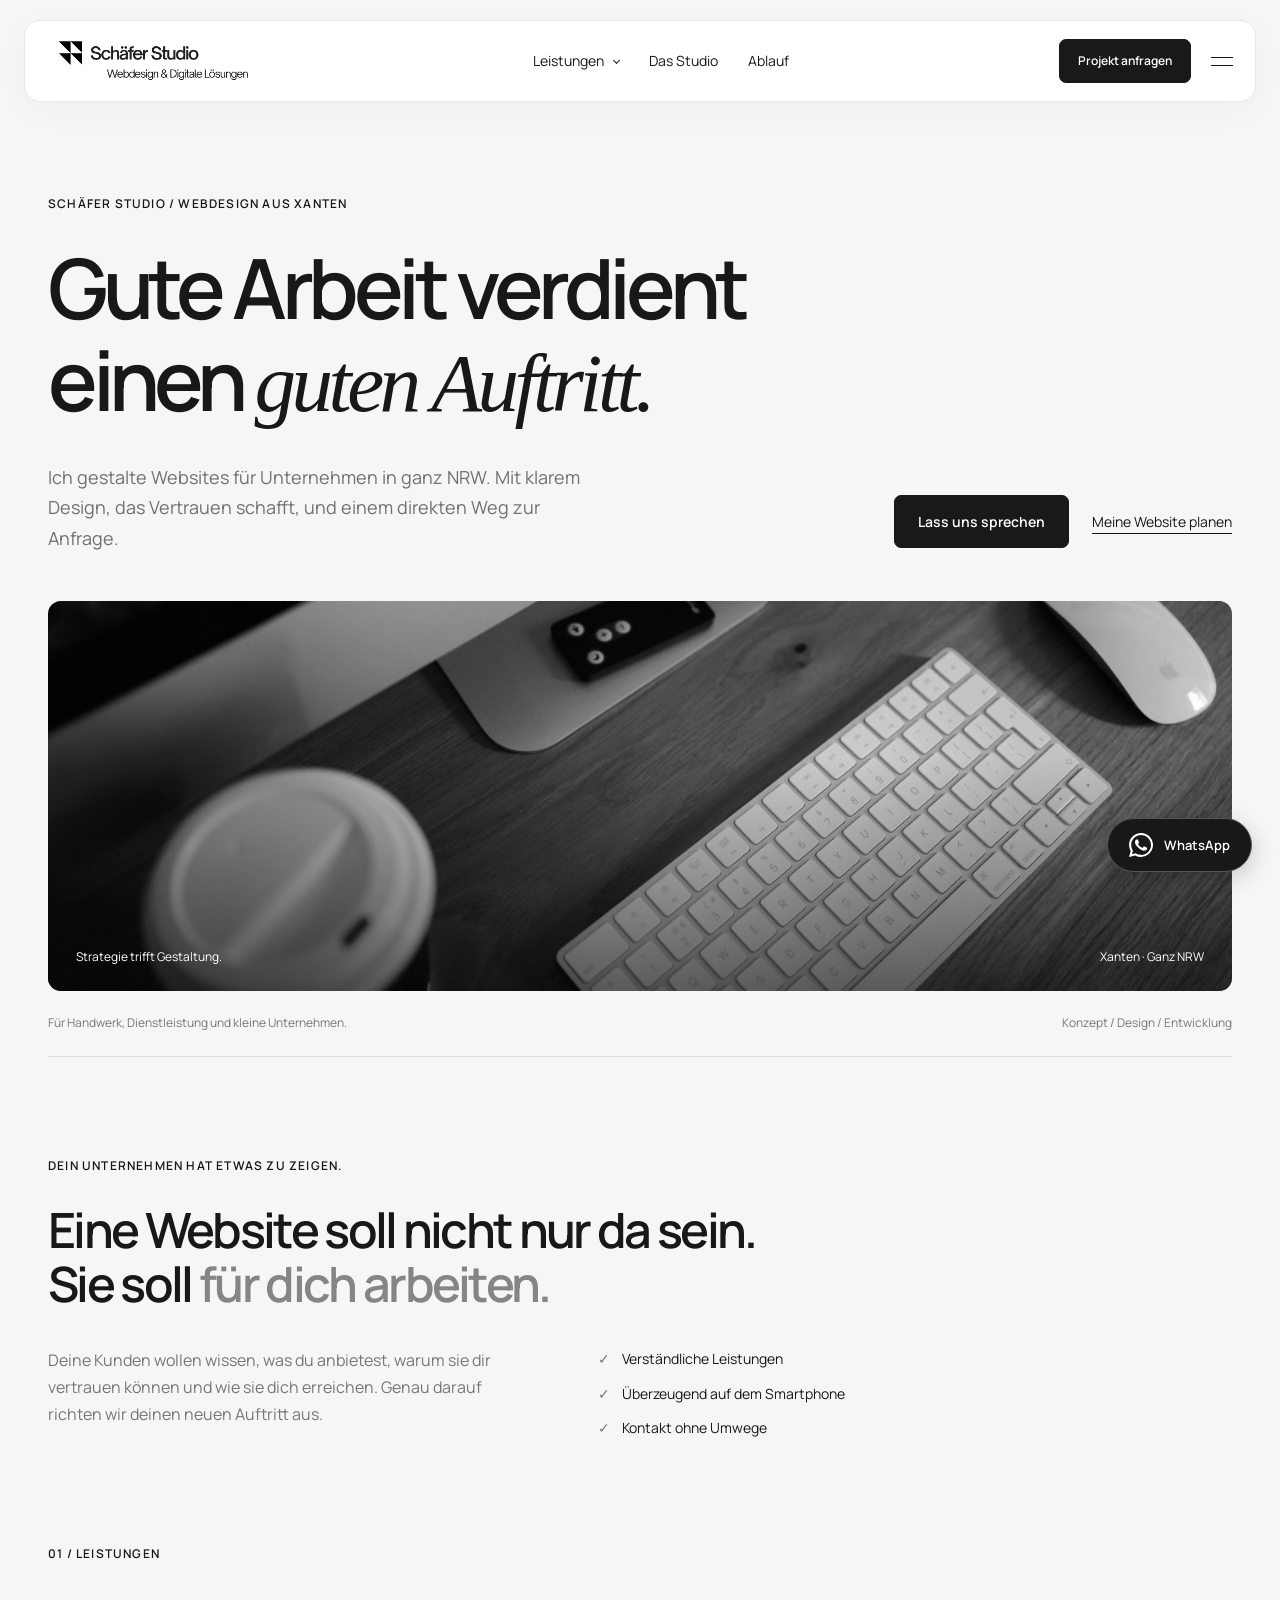
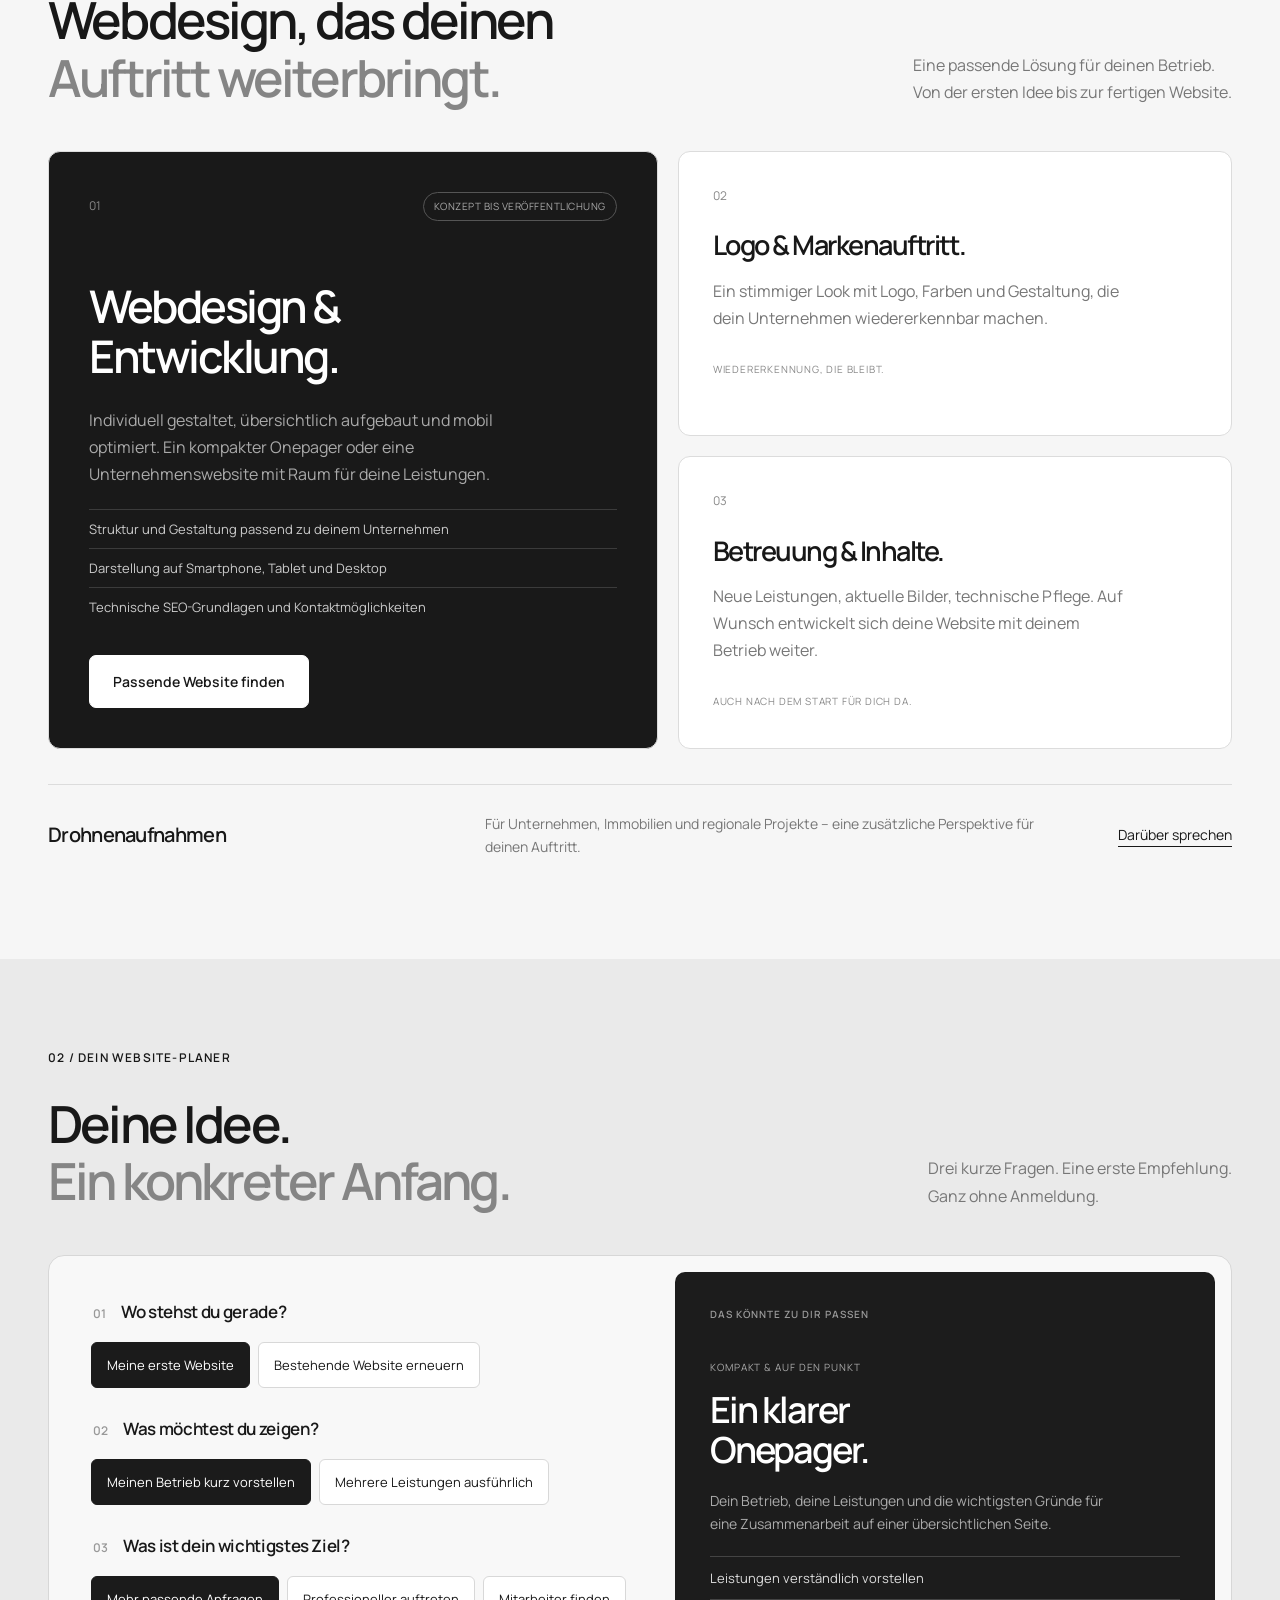
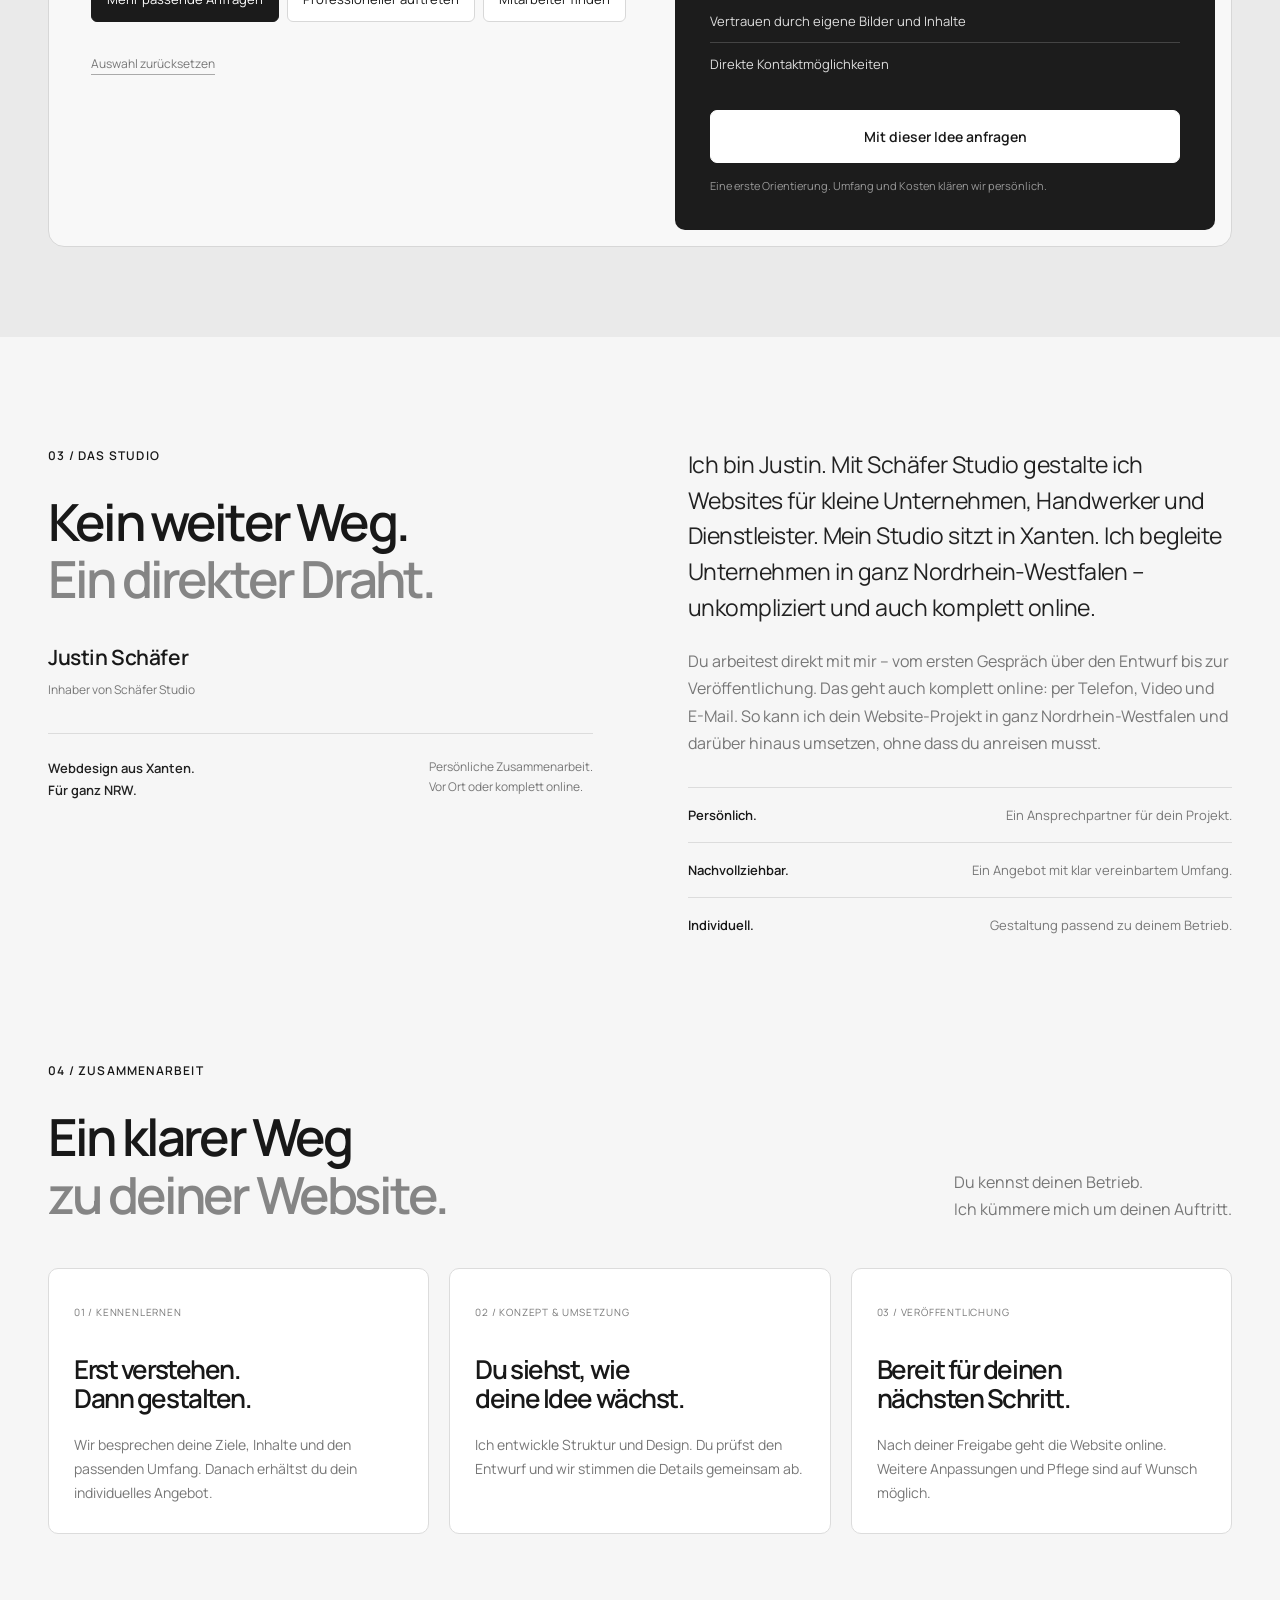
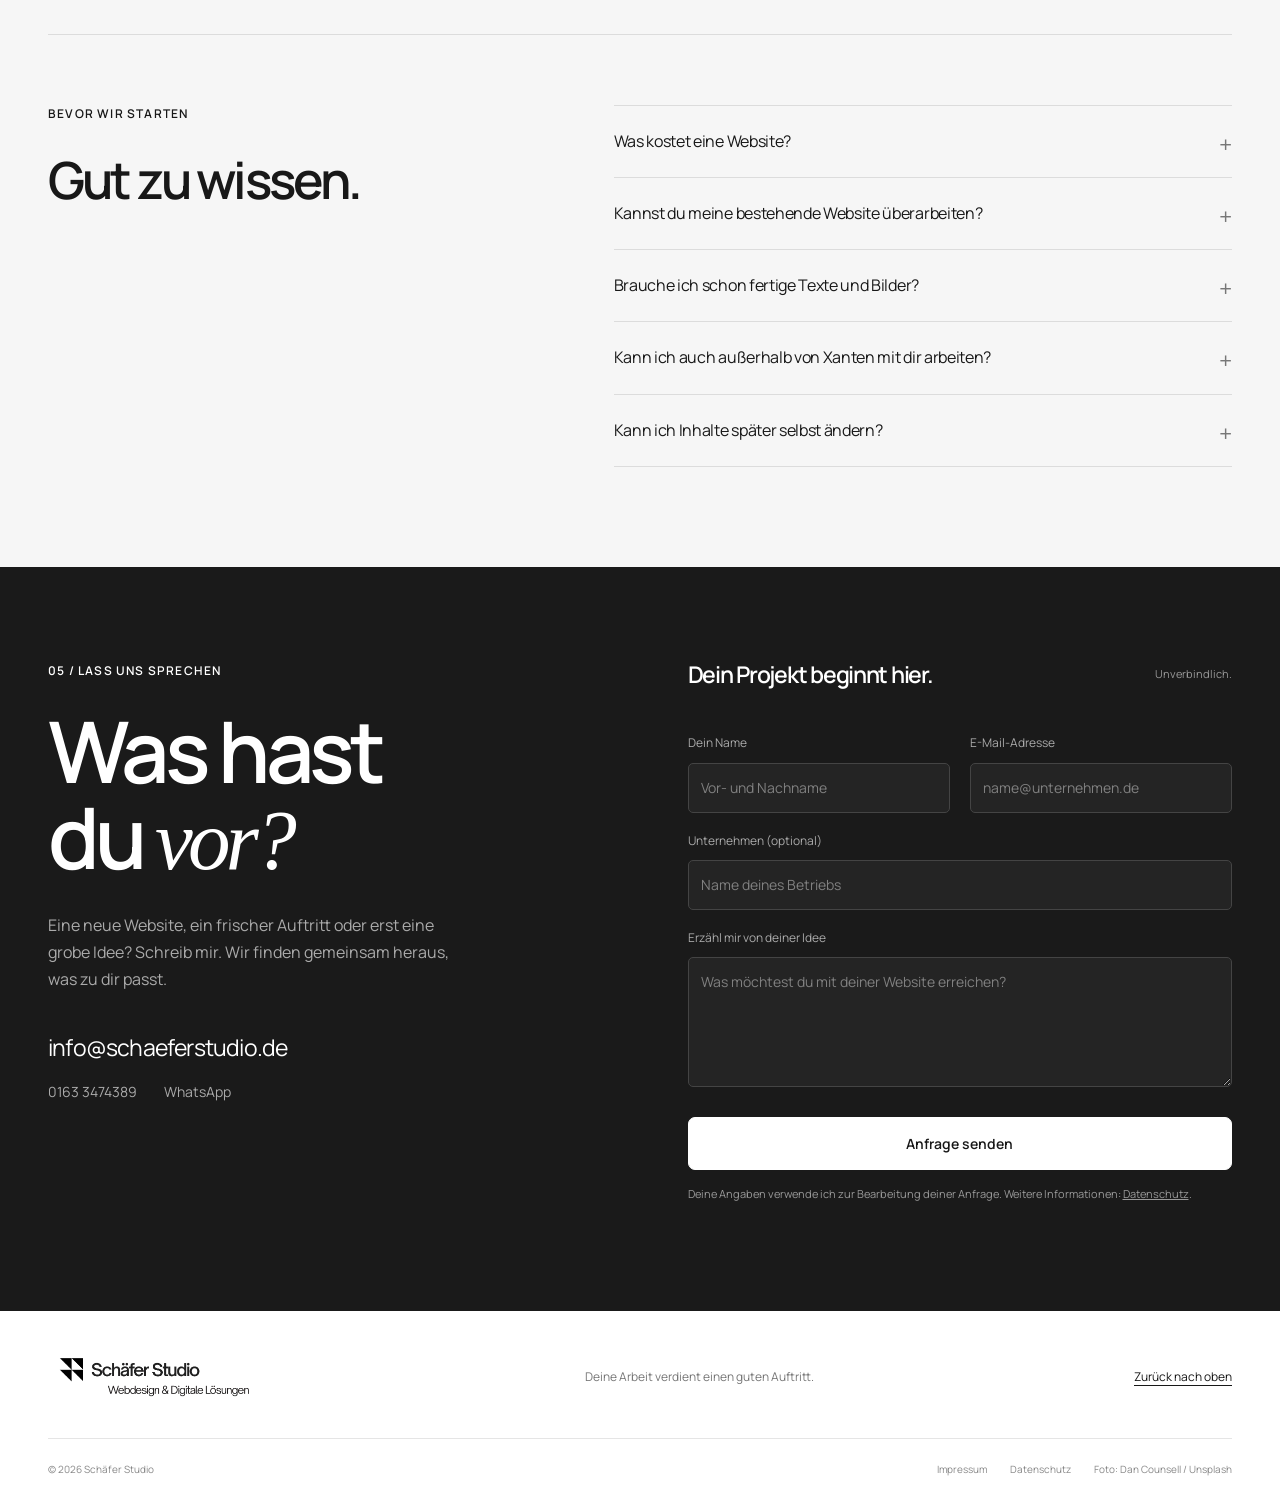
==== commit 6f01e52f: "whatsapp button" ====
--- a/index.html
+++ b/index.html
@@ -9,4 +9,4 @@
 <section class="process container" id="ablauf"><div class="section-head reveal"><p class="kicker">04 / ZUSAMMENARBEIT</p><div><h2>Ein klarer Weg<br><span>zu deiner Website.</span></h2><p>Du kennst deinen Betrieb.<br>Ich kümmere mich um deinen Auftritt.</p></div></div><ol class="process-grid"><li class="reveal"><span>01 / KENNENLERNEN</span><h3>Erst verstehen.<br>Dann gestalten.</h3><p>Wir besprechen deine Ziele, Inhalte und den passenden Umfang. Danach erhältst du dein individuelles Angebot.</p></li><li class="reveal"><span>02 / KONZEPT & UMSETZUNG</span><h3>Du siehst, wie<br>deine Idee wächst.</h3><p>Ich entwickle Struktur und Design. Du prüfst den Entwurf und wir stimmen die Details gemeinsam ab.</p></li><li class="reveal"><span>03 / VERÖFFENTLICHUNG</span><h3>Bereit für deinen<br>nächsten Schritt.</h3><p>Nach deiner Freigabe geht die Website online. Weitere Anpassungen und Pflege sind auf Wunsch möglich.</p></li></ol></section>
 <section class="faq container reveal"><div><p class="kicker">BEVOR WIR STARTEN</p><h2>Gut zu wissen.</h2></div><div><details><summary>Was kostet eine Website?</summary><p>Der Preis hängt vom Umfang, den Funktionen und vorhandenen Inhalten ab. Nach einem kostenlosen Erstgespräch erhältst du ein individuelles Angebot mit den vereinbarten Leistungen.</p></details><details><summary>Kannst du meine bestehende Website überarbeiten?</summary><p>Ja. Wir schauen uns deinen bisherigen Auftritt an, übernehmen passende Inhalte und besprechen, wo ein neues Konzept sinnvoll ist.</p></details><details><summary>Brauche ich schon fertige Texte und Bilder?</summary><p>Vorhandene Inhalte sind hilfreich, aber keine Voraussetzung für das erste Gespräch. Gemeinsam klären wir, was da ist und was noch benötigt wird.</p></details><details><summary>Kann ich auch außerhalb von Xanten mit dir arbeiten?</summary><p>Ja. Ich biete Webdesign für Unternehmen in ganz NRW an. Kennenlernen, Abstimmung und Feedback können per Telefon, Video oder E-Mail stattfinden. Für dein Website-Projekt ist kein Besuch vor Ort nötig.</p></details><details><summary>Kann ich Inhalte später selbst ändern?</summary><p>Wenn du deine Inhalte selbst pflegen möchtest, berücksichtige ich das bei der technischen Lösung. Das besprechen wir vor Projektbeginn.</p></details></div></section>
 <section class="contact" id="kontakt"><div class="container contact-grid"><div class="reveal"><p class="kicker">05 / LASS UNS SPRECHEN</p><h2>Was hast<br>du <em>vor?</em></h2><p>Eine neue Website, ein frischer Auftritt oder erst eine grobe Idee? Schreib mir. Wir finden gemeinsam heraus, was zu dir passt.</p><a class="contact-mail" href="mailto:info@schaeferstudio.de">info@schaeferstudio.de</a><div class="contact-links"><a href="tel:+491633474389">0163 3474389</a><a href="https://wa.me/491633474389?text=Hallo%20Justin%2C%20ich%20interessiere%20mich%20f%C3%BCr%20eine%20Website." target="_blank" rel="noopener">WhatsApp</a></div></div><form id="inquiry" class="reveal" name="projektanfrage" method="POST" action="/danke" data-netlify="true" netlify-honeypot="bot-field"><input type="hidden" name="form-name" value="projektanfrage"><p class="form-honeypot" aria-hidden="true"><label>Dieses Feld bitte leer lassen<input name="bot-field" tabindex="-1" autocomplete="off"></label></p><div class="form-heading"><h3>Dein Projekt beginnt hier.</h3><span>Unverbindlich.</span></div><div class="form-row"><div><label for="name">Dein Name</label><input maxlength="200" id="name" name="name" autocomplete="name" placeholder="Vor- und Nachname" required></div><div><label for="email">E-Mail-Adresse</label><input id="email" name="email" type="email" autocomplete="email" placeholder="name@unternehmen.de" required></div></div><label for="company">Unternehmen <span>(optional)</span></label><input maxlength="200" id="company" name="company" autocomplete="organization" placeholder="Name deines Betriebs"><label for="message">Erzähl mir von deiner Idee</label><textarea maxlength="10000" id="message" name="message" rows="4" placeholder="Was möchtest du mit deiner Website erreichen?" required></textarea><button class="btn white" type="submit">Anfrage senden</button><p class="form-note">Deine Angaben verwende ich zur Bearbeitung deiner Anfrage. Weitere Informationen: <a href="/datenschutz">Datenschutz</a>.</p><p id="form-status" role="status"></p></form></div></section></main>
-<footer><div class="container footer-top"><a class="logo" href="#start"><img src="assets/logo.png" width="857" height="291" alt="Schäfer Studio"></a><p>Deine Arbeit verdient einen guten Auftritt.</p><a href="#start" class="back-top">Zurück nach oben</a></div><div class="container footer-bottom"><span>© <span id="year">2026</span> Schäfer Studio</span><div><a href="/impressum">Impressum</a><a href="/datenschutz">Datenschutz</a><a href="https://unsplash.com/photos/2AEWZWmfuWs" target="_blank" rel="noopener">Foto: Dan Counsell / Unsplash</a></div></div></footer><script src="script.js"></script></body></html>
+<footer><div class="container footer-top"><a class="logo" href="#start"><img src="assets/logo.png" width="857" height="291" alt="Schäfer Studio"></a><p>Deine Arbeit verdient einen guten Auftritt.</p><a href="#start" class="back-top">Zurück nach oben</a></div><div class="container footer-bottom"><span>© <span id="year">2026</span> Schäfer Studio</span><div><a href="/impressum">Impressum</a><a href="/datenschutz">Datenschutz</a><a href="https://unsplash.com/photos/2AEWZWmfuWs" target="_blank" rel="noopener">Foto: Dan Counsell / Unsplash</a></div></div></footer><a class="whatsapp-float" href="https://wa.me/491633474389?text=Hallo%20Justin%2C%20ich%20interessiere%20mich%20f%C3%BCr%20eine%20Website." target="_blank" rel="noopener" aria-label="Justin auf WhatsApp schreiben (öffnet neuen Tab)"><svg viewBox="0 0 24 24" width="24" height="24" fill="currentColor" aria-hidden="true"><path d="M20.52 3.48A11.9 11.9 0 0 0 12.04 0C5.44 0 .07 5.37.07 11.97c0 2.11.55 4.17 1.6 5.99L0 24l6.17-1.62a11.96 11.96 0 0 0 5.87 1.5h.01c6.6 0 11.97-5.37 11.97-11.97a11.9 11.9 0 0 0-3.5-8.43ZM12.05 21.86a9.93 9.93 0 0 1-5.06-1.39l-.36-.21-3.66.96.98-3.57-.24-.37a9.9 9.9 0 0 1-1.52-5.31c0-5.48 4.46-9.94 9.94-9.94a9.87 9.87 0 0 1 7.03 2.91 9.87 9.87 0 0 1 2.91 7.04c0 5.48-4.46 9.94-9.94 9.94Zm5.45-7.44c-.3-.15-1.77-.87-2.05-.97-.27-.1-.47-.15-.67.15-.2.3-.77.97-.95 1.17-.17.2-.35.22-.65.07-.3-.15-1.26-.46-2.4-1.48-.88-.79-1.48-1.77-1.65-2.07-.17-.3-.02-.46.13-.6.13-.13.3-.35.45-.52.15-.18.2-.3.3-.5.1-.2.05-.37-.02-.52-.08-.15-.68-1.62-.93-2.22-.24-.58-.49-.5-.67-.51h-.57c-.2 0-.52.07-.8.37-.27.3-1.04 1.02-1.04 2.49s1.07 2.89 1.22 3.09c.15.2 2.1 3.21 5.09 4.5.71.31 1.27.49 1.71.63.72.23 1.37.2 1.88.12.57-.08 1.77-.72 2.02-1.42.25-.7.25-1.3.17-1.42-.07-.13-.27-.2-.57-.35Z"/></svg><span>WhatsApp</span></a><script src="script.js"></script></body></html>
--- a/style.css
+++ b/style.css
@@ -11,3 +11,8 @@
 
 .form-honeypot{display:none!important}.btn:disabled{opacity:.65;cursor:wait;transform:none}.legal{padding:155px 0 70px;max-width:850px}.legal h1{font-size:clamp(38px,5vw,64px);margin-bottom:45px}.legal h2{font-size:24px;margin:35px 0 14px;letter-spacing:-.03em}.legal p{overflow-wrap:anywhere}.legal a:not(.btn){text-decoration:underline;text-underline-offset:3px}.legal .btn{margin-top:25px}.legal-header .header-actions{gap:20px}.legal-footer{margin-top:25px}.legal section{margin-bottom:30px}
 @media(max-width:580px){.legal{padding-top:125px}.legal h2{font-size:22px}.legal-header .logo{width:166px}}
+
+/* Direct WhatsApp contact, matching the studio's monochrome palette. */
+.whatsapp-float{position:fixed;right:28px;bottom:28px;right:max(28px,env(safe-area-inset-right));bottom:max(28px,env(safe-area-inset-bottom));z-index:19;display:inline-flex;align-items:center;gap:11px;min-height:54px;padding:14px 21px;border:1px solid #555;border-radius:999px;background:var(--ink);color:#fff;font-size:13px;font-weight:600;line-height:1;box-shadow:0 6px 24px #0003;transition:background .2s,transform .2s}.whatsapp-float svg{flex-shrink:0}.whatsapp-float:hover{background:#363636;transform:translateY(-2px)}.whatsapp-float:focus-visible{outline:3px solid #fff;outline-offset:3px;box-shadow:0 0 0 6px var(--ink)}
+@media(max-width:580px){.whatsapp-float{right:max(16px,env(safe-area-inset-right));bottom:max(16px,env(safe-area-inset-bottom));min-height:48px;padding:12px 16px;gap:9px;font-size:12px}footer{padding-bottom:90px}}
+@media(prefers-reduced-motion:reduce){.whatsapp-float{transition:none}.whatsapp-float:hover{transform:none}}
